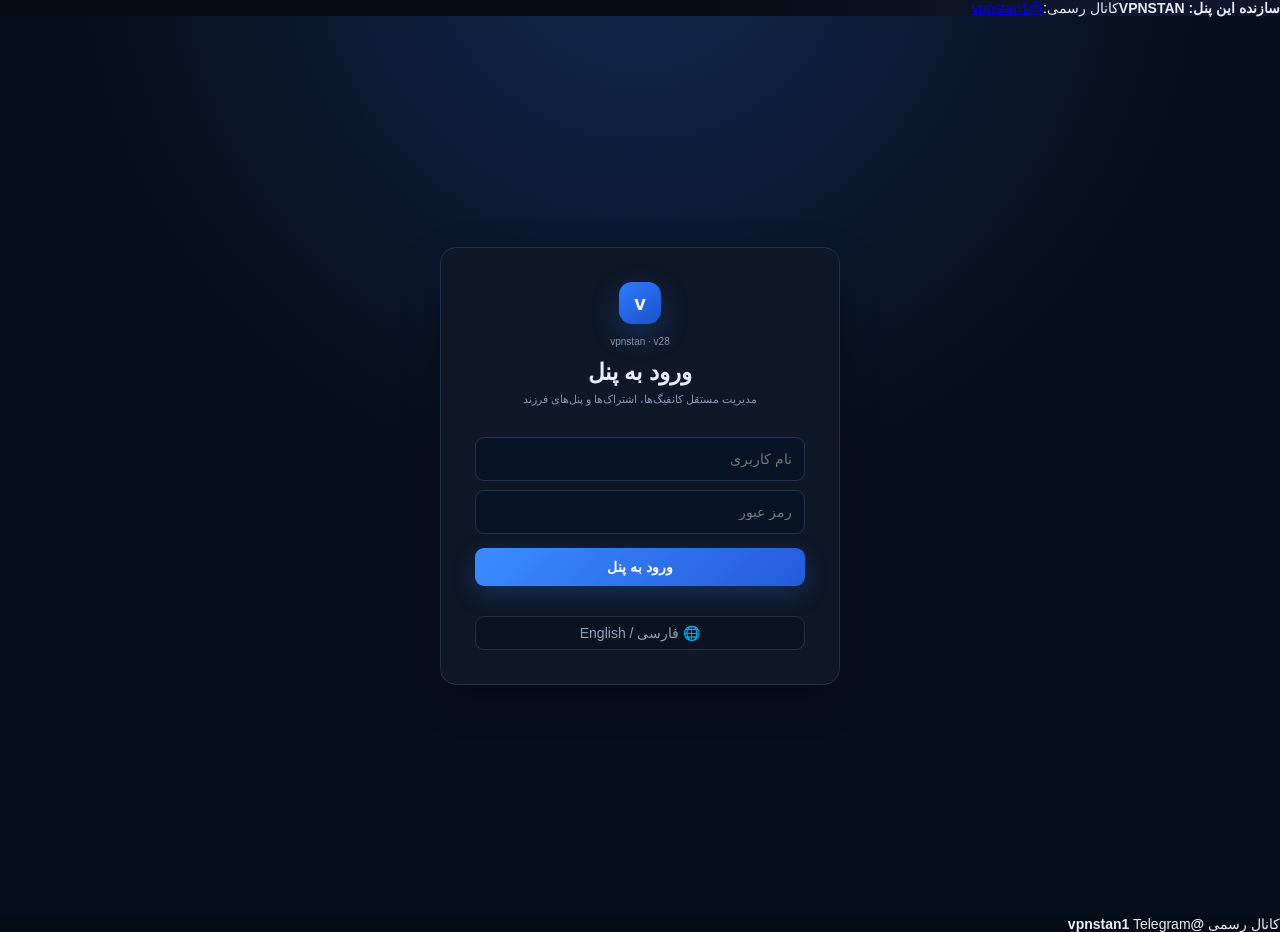
==== web/index.html @ d109e13e "Add files via upload" ====
<!doctype html><html lang="fa" dir="rtl"><head><meta charset="utf-8"><meta name="viewport" content="width=device-width,initial-scale=1"><title>vpnstan</title><link rel="stylesheet" href="/style.css"></head><body><div class="creator-banner"><b>سازنده این پنل: VPNSTAN</b><span>کانال رسمی:</span><a href="https://t.me/vpnstan1" target="_blank" rel="noopener">@vpnstan1</a></div>
<div id="login" class="login"><div class="login-box"><div class="logo">v</div><div class="muted">vpnstan · v28</div><h1>ورود به پنل</h1><p>مدیریت مستقل کانفیگ‌ها، اشتراک‌ها و پنل‌های فرزند</p><input id="username" placeholder="نام کاربری" autocomplete="username"><input id="password" type="password" placeholder="رمز عبور" autocomplete="current-password"><button class="btn primary" onclick="login()">ورود به پنل</button><div id="loginMsg" class="msg"></div><div class="login-lang"><button class="ghost" onclick="setLanguage(currentLang==='fa'?'en':'fa')">🌐 فارسی / English</button></div></div></div>
<div id="app" class="app hidden"><aside>
<div class="brand"><span class="brand-logo"><svg viewBox="0 0 32 32" fill="none"><path d="M16 2.8 27 7v8.2c0 7-4.6 11.6-11 14-6.4-2.4-11-7-11-14V7l11-4.2Z" fill="white" opacity=".95"/><path d="M16 7.1 22.6 9.6v5.2c0 4.1-2.5 7.2-6.6 9-4.1-1.8-6.6-4.9-6.6-9V9.6L16 7.1Z" fill="#2f7bff"/></svg></span><div><b>vpnstan</b><small>Independent Panel · v28</small></div></div>
<button class="nav active" data-tab="dashboard" data-perm="overview"><span class="nav-icon"><svg viewBox="0 0 24 24" fill="none" stroke="currentColor" stroke-width="1.8"><path d="m3 11 9-8 9 8"/><path d="M5 10v10h14V10M9 20v-6h6v6"/></svg></span><span class="nav-label">داشبورد</span><small>Overview</small></button>
<button class="nav" data-tab="clients" data-perm="clients_view"><span class="nav-icon"><svg viewBox="0 0 24 24" fill="none" stroke="currentColor" stroke-width="1.8"><circle cx="9" cy="8" r="3"/><path d="M3 20c.5-4 2.5-6 6-6s5.5 2 6 6M16 5.5a3 3 0 0 1 0 5.8M17 14c2.5.2 3.8 2 4 4"/></svg></span><span class="nav-label">کاربران</span></button>
<button class="nav" data-tab="clients" data-perm="clients_view"><span class="nav-icon"><svg viewBox="0 0 24 24" fill="none" stroke="currentColor" stroke-width="1.8"><rect x="4" y="3" width="16" height="18" rx="2"/><path d="M8 7h8M8 11h8M8 15h5"/></svg></span><span class="nav-label">ساخت کانفیگ</span></button>
<button class="nav" data-tab="configs" data-perm="configs_view"><span class="nav-icon"><svg viewBox="0 0 24 24" fill="none" stroke="currentColor" stroke-width="1.8"><path d="M6 3h9l4 4v14H6z"/><path d="M15 3v5h4M9 12h6M9 16h6"/></svg></span><span class="nav-label">مدیریت کانفیگ‌ها</span></button>
<button class="nav" data-tab="subscriptions" data-perm="configs_view"><span class="nav-icon"><svg viewBox="0 0 24 24" fill="none" stroke="currentColor" stroke-width="1.8"><path d="M5 12h14M13 6l6 6-6 6"/><path d="M5 6h5M5 18h5"/></svg></span><span class="nav-label">لینک‌های ساب</span></button>
<button class="nav" data-tab="dns" data-perm="dns_view"><span class="nav-icon"><svg viewBox="0 0 24 24" fill="none" stroke="currentColor" stroke-width="1.8"><rect x="3" y="5" width="18" height="14" rx="3"/><path d="M7 9h10M7 13h4M15 13h2"/></svg></span><span class="nav-label">DNS</span></button>
<button id="telegramNav" class="nav hidden" data-tab="telegram" data-perm="telegram"><span class="nav-icon">🤖</span><span class="nav-label">ربات تلگرام</span></button>
<button class="nav" data-tab="settings" data-perm="settings_view"><span class="nav-icon"><svg viewBox="0 0 24 24" fill="none" stroke="currentColor" stroke-width="1.8"><circle cx="12" cy="12" r="3"/><path d="m19 13 2-1-2-1-.5-2 1-1.7-1.8-1.8-1.7 1-2-.5-1-2-1 .0-1 2-2 .5-1.7-1-1.8 1.8 1 1.7-.5 2-2 1 2 1 .5 2-1 1.7 1.8 1.8 1.7-1 2 .5 1 2 1-1-2 2-1 .5-2Z"/></svg></span><span class="nav-label">تنظیمات</span></button>
<button class="nav" data-tab="account" data-perm="overview"><span class="nav-icon"><svg viewBox="0 0 24 24" fill="none" stroke="currentColor" stroke-width="1.8"><circle cx="12" cy="8" r="3.5"/><path d="M5 21c.7-4.4 3-6.5 7-6.5s6.3 2.1 7 6.5"/></svg></span><span class="nav-label">حساب من</span></button>
<button id="adminNav" class="nav hidden" data-tab="admin" data-perm="admin"><span class="nav-icon"><svg viewBox="0 0 24 24" fill="none" stroke="currentColor" stroke-width="1.8"><path d="M12 3 20 6v5c0 5-3.2 8.2-8 10-4.8-1.8-8-5-8-10V6l8-3Z"/><path d="m9 12 2 2 4-4"/></svg></span><span class="nav-label">مدیریت پنل</span></button>
<div class="aside-foot"><span class="green"></span> سرویس آنلاین</div></aside>
<main><header><div class="header-left"><button class="menu-btn" aria-label="Menu">☰</button><div class="header-title"><div id="title">داشبورد</div><small>مدیریت سرویس vpnstan · نسخه v28</small></div></div><div class="header-actions"><label class="lang-switch" title="Language"><span>🌐</span><select id="langSelect" aria-label="Language"><option value="fa">فارسی</option><option value="en">English</option></select></label><span id="currentPanelBadge" class="version-badge">v28</span><button class="icon-btn" aria-label="Notifications"><svg viewBox="0 0 24 24" fill="none" stroke="currentColor" stroke-width="1.8"><path d="M18 9a6 6 0 0 0-12 0c0 7-3 7-3 9h18c0-2-3-2-3-9M10 21h4"/></svg></button><div class="account-menu-wrap"><button class="user-pill" id="userMenuBtn" type="button" onclick="toggleUserMenu()" aria-expanded="false"><span class="user-avatar"><svg viewBox="0 0 24 24" fill="none" stroke="currentColor" stroke-width="1.8"><circle cx="12" cy="8" r="3.5"/><path d="M5 21c.7-4.4 3-6.5 7-6.5s6.3 2.1 7 6.5"/></svg></span><span id="headerUser">admin</span><span class="chev">⌄</span></button><div id="userDropdown" class="user-dropdown hidden"><div class="user-drop-head"><span class="drop-avatar"><svg viewBox="0 0 24 24" fill="none" stroke="currentColor" stroke-width="1.8"><circle cx="12" cy="8" r="3.5"/><path d="M5 21c.7-4.4 3-6.5 7-6.5s6.3 2.1 7 6.5"/></svg></span><div><b id="dropUsername">admin</b><small id="dropRole">ادمین</small></div></div><div class="drop-quota"><div><span>حجم مصرفی پنل</span><b id="dropQuota">0 B / 0 B</b></div><div class="drop-quota-bar"><i id="dropQuotaFill"></i></div></div><div class="drop-actions"><button type="button" onclick="openMyAccount()"><span>👤</span> حساب من</button><button type="button" onclick="showPanelUsage()"><span>📊</span> حجم پنل</button><button type="button" onclick="switchAccount()"><span>⇄</span> تغییر اکانت</button><button type="button" class="drop-logout" onclick="logout()"><span>↪</span> خروج از پنل</button></div></div></div></div></header>
<section id="dashboard" class="tab"><div class="dashboard-top"><div class="hero"><div><span class="eyebrow">VPNSTAN · DASHBOARD</span><h1>vpnstan</h1><p>به پنل <b style="color:#4d8dff">vpnstan</b> خوش آمدید<br>مدیریت آسان سرورها و کاربران، ساخت کانفیگ و لینک‌های اشتراک</p></div></div><div class="server-card"><div class="server-head"><div class="server-country"><span class="flag-nl"></span><div><b>Netherlands</b><small>موقعیت سرور</small></div></div><button class="server-settings" onclick="openTab('settings')">⚙ تنظیمات</button></div><div class="server-row"><span>آی‌پی سرور</span><b id="serverIp">—</b></div><div class="server-row"><span>نوع اتصال</span><b>TCP / UDP</b></div><div class="server-row"><span>پورت</span><b id="serverPort">443</b></div><div class="server-row"><span>وضعیت</span><b class="online"><span class="green"></span> آنلاین</b></div></div></div>

<!-- VPNSTAN v28 3X-UI-style dashboard layer -->
<div class="xui-v28-operator">
  <div class="xui-v28-head">
    <div><small>NETWORK PROFILES</small><h2>انتخاب اپراتور</h2></div>
    <select class="xui-v28-select" id="v28CarrierSelect">
      <option value="all">همه اپراتورها</option>
      <option value="mci">همراه اول</option><option value="irancell">ایرانسل</option>
      <option value="rightel">رایتل</option><option value="mokhaberat">مخابرات</option>
      <option value="shatel_mobile">شاتل موبایل</option><option value="aptel">آپتل</option>
      <option value="samantel">سامانتل</option><option value="asiatech">آسیاتک</option>
      <option value="hiweb">های‌وب</option><option value="mobinnet">مبین‌نت</option>
      <option value="custom">اپراتور سفارشی</option><option value="auto">خودکار</option>
    </select>
  </div>
  <div class="xui-v28-grid">
    <button class="xui-v28-carrier active" data-op="all"><span>◎</span>همه اپراتورها</button>
    <button class="xui-v28-carrier" data-op="mci"><span>هم</span>همراه اول</button>
    <button class="xui-v28-carrier" data-op="irancell"><span>MTN</span>ایرانسل</button>
    <button class="xui-v28-carrier" data-op="rightel"><span>R</span>رایتل</button>
    <button class="xui-v28-carrier" data-op="mokhaberat"><span>م</span>مخابرات</button>
    <button class="xui-v28-carrier" data-op="shatel_mobile"><span>ش</span>شاتل موبایل</button>
    <button class="xui-v28-carrier" data-op="aptel"><span>آ</span>آپتل</button>
    <button class="xui-v28-carrier" data-op="samantel"><span>S</span>سامانتل</button>
    <button class="xui-v28-carrier" data-op="asiatech"><span>×</span>آسیاتک</button>
    <button class="xui-v28-carrier" data-op="hiweb"><span>Hi</span>های‌وب</button>
    <button class="xui-v28-carrier" data-op="mobinnet"><span>●</span>مبین‌نت</button>
    <button class="xui-v28-carrier" data-op="custom"><span>⚙</span>سفارشی</button>
  </div>
</div>
<div class="xui-v28-strip">
  <b style="font-size:11px;white-space:nowrap">نوع پروتکل</b>
  <div class="xui-v28-protos">
    <button class="xui-v28-proto active">VLESS</button>
    <button class="xui-v28-proto">VMess</button>
    <button class="xui-v28-proto">Trojan</button>
    <button class="xui-v28-proto">DNS</button>
  </div>
  <button class="xui-v28-btn" onclick="openTab('clients')">ساخت کانفیگ</button>
</div>


<!-- v28 HOME: 3X-UI 2.9.0-inspired overview -->
<section class="v28-home-overview" id="v28HomeOverview">
  <div class="v28-gauges">
    <div class="v28-gauge-card"><div class="v28-gauge"><svg viewBox="0 0 120 70"><path class="track" d="M12 60 A48 48 0 0 1 108 60"/><path class="value" d="M12 60 A48 48 0 0 1 108 60" style="--pct:18"/></svg><b id="v28Cpu">--%</b></div><span>CPU &amp; Cores</span></div>
    <div class="v28-gauge-card"><div class="v28-gauge"><svg viewBox="0 0 120 70"><path class="track" d="M12 60 A48 48 0 0 1 108 60"/><path class="value" d="M12 60 A48 48 0 0 1 108 60" style="--pct:42"/></svg><b id="v28Ram">--%</b></div><span>RAM</span><small id="v28RamText">-- / -- GB</small></div>
    <div class="v28-gauge-card"><div class="v28-gauge"><svg viewBox="0 0 120 70"><path class="track" d="M12 60 A48 48 0 0 1 108 60"/><path class="value" d="M12 60 A48 48 0 0 1 108 60" style="--pct:35"/></svg><b id="v28Swap">--%</b></div><span>Swap</span><small id="v28SwapText">-- / -- GB</small></div>
    <div class="v28-gauge-card"><div class="v28-gauge"><svg viewBox="0 0 120 70"><path class="track" d="M12 60 A48 48 0 0 1 108 60"/><path class="value" d="M12 60 A48 48 0 0 1 108 60" style="--pct:31"/></svg><b id="v28Disk">--%</b></div><span>Disk</span><small id="v28DiskText">-- / -- GB</small></div>
  </div>

  <div class="v28-info-grid">
    <div class="v28-info"><b>3X-UI</b><span class="v28-pill">v2.9.0 Style</span><span class="v28-pill">VPNSTAN</span></div>
    <div class="v28-info"><b>Uptime</b><span id="v28Uptime" class="v28-pill">--</span></div>
    <div class="v28-info"><b>Xray</b><span class="v28-pill green">Running</span><span class="v28-pill pink">Stop</span><span class="v28-pill pink">Restart</span></div>
    <div class="v28-info"><b>Manage</b><span class="v28-pill">Logs</span><span class="v28-pill">Config</span><span class="v28-pill">Backup &amp; Restore</span></div>
    <div class="v28-info"><b>System Load</b><span id="v28Load" class="v28-pill green">--</span></div>
    <div class="v28-info"><b>Usage</b><span id="v28Usage" class="v28-pill green">RAM --</span><span id="v28Clients" class="v28-pill green">Clients --</span></div>
    <div class="v28-info"><span class="v28-pill">IPv4</span><span class="v28-pill">IPv6</span></div>
    <div class="v28-info"><span class="v28-pill">TCP: --</span><span class="v28-pill">UDP: --</span></div>
    <div class="v28-info"><span class="v28-pill">↑ Up: --</span><span class="v28-pill">↓ Down: --</span></div>
    <div class="v28-info"><span class="v28-pill">↑ Out: --</span><span class="v28-pill">↓ In: --</span></div>
  </div>

  <div class="v28-summary">
    <div><span>Total Sent/Received:</span><b id="v28SentRecv">--</b></div>
    <div><span>Total Usage:</span><b id="v28TotalUsage">--</b></div>
    <div><span>Total Inbounds:</span><b id="v28Inbounds">--</b></div>
    <div><span>Clients:</span><b id="v28ClientSummary">--</b></div>
  </div>

  <div class="v28-inbounds panel">
    <div class="v28-inbounds-head">
      <div><button class="v28-green-btn" onclick="openTab('clients')">＋ Add Inbound</button><button class="v28-action-btn">General Actions</button></div>
      <div><h2>Inbounds</h2><small>مدیریت کانفیگ‌ها و کلاینت‌ها</small></div>
    </div>
    <div class="v28-inbound-tools"><span class="v28-dot">●</span><input placeholder="Search" id="v28InboundSearch" oninput="v28FilterInbounds(this.value)"></div>
    <div class="v28-table-wrap"><table class="v28-inbound-table"><thead><tr><th>ID</th><th>Menu</th><th>Enabled</th><th>Remark</th><th>Port</th><th>Protocol</th><th>Clients</th><th>Traffic</th><th>Duration</th></tr></thead><tbody id="v28InboundBody"></tbody></table></div>
  </div>
</section>

<div class="stats"><div><span>کل کاربران</span><b id="count">0</b><span class="stat-icon"><svg viewBox="0 0 24 24" fill="none" stroke="currentColor" stroke-width="1.8"><circle cx="9" cy="8" r="3"/><path d="M3 20c.5-4 2.5-6 6-6s5.5 2 6 6M16 5.5a3 3 0 0 1 0 5.8M17 14c2.5.2 3.8 2 4 6"/></svg></span></div><div><span>کل کانفیگ‌ها</span><b id="configCount">0</b><span class="stat-icon"><svg viewBox="0 0 24 24" fill="none" stroke="currentColor" stroke-width="1.8"><path d="M6 3h9l4 4v14H6z"/><path d="M15 3v5h4M9 12h6M9 16h6"/></svg></span></div><div><span>لینک‌های ساب</span><b id="subCountDash">0</b><span class="stat-icon"><svg viewBox="0 0 24 24" fill="none" stroke="currentColor" stroke-width="1.8"><path d="M8 12h8M12 8l4 4-4 4"/><path d="M5 7h4M15 17h4"/></svg></span></div><div><span>وضعیت سرور</span><b class="ok">آنلاین</b><span class="stat-icon"><svg viewBox="0 0 24 24" fill="none" stroke="currentColor" stroke-width="1.8"><rect x="4" y="4" width="16" height="16" rx="3"/><path d="M8 9h8M8 13h8M8 17h4"/></svg></span></div></div>
<div class="dashboard-grid"><div class="panel traffic-panel"><div class="panel-head"><div><h2>آمار مصرف ترافیک</h2><p>نمایش مصرف فعلی کانفیگ‌ها</p></div><span class="soft-badge">زنده</span></div><div class="traffic-chart"><svg id="trafficChart" viewBox="0 0 800 205" preserveAspectRatio="none"><defs><linearGradient id="chartFill" x1="0" x2="0" y1="0" y2="1"><stop offset="0" stop-color="#2f7bff" stop-opacity=".35"/><stop offset="1" stop-color="#2f7bff" stop-opacity="0"/></linearGradient></defs><path id="chartArea" d="M0 180 L50 170 L100 175 L150 150 L200 155 L250 120 L300 135 L350 105 L400 125 L450 92 L500 115 L550 75 L600 100 L650 62 L700 85 L750 45 L800 70 L800 205 L0 205 Z" fill="url(#chartFill)"/><polyline id="chartLine" points="0,180 50,170 100,175 150,150 200,155 250,120 300,135 350,105 400,125 450,92 500,115 550,75 600,100 650,62 700,85 750,45 800,70" fill="none" stroke="#3f8bff" stroke-width="3" stroke-linecap="round" stroke-linejoin="round"/></svg></div><div class="traffic-labels"><span>0</span><span>5 GB</span><span>10 GB</span><span>15 GB</span><span>20 GB</span></div></div><div class="panel usage-side"><div class="panel-head"><div><h2>مصرف کل ترافیک</h2><p>بر اساس کل کانفیگ‌ها</p></div></div><div class="ring" id="usageRing"><div class="ring-content"><b id="usagePct">0%</b><span>مصرف شده</span></div></div><div class="usage-top"><span>مصرف</span><strong id="usageText">0 B / 0 B</strong></div><div class="usage-bar"><div class="usage-fill" id="usageFill" style="width:0%"></div></div></div></div>
<div class="panel"><h2 class="quick-title">عملیات سریع</h2><div class="quick-grid"><div class="quick-card" onclick="openTab('settings')"><span class="quick-icon"><svg viewBox="0 0 24 24" fill="none" stroke="currentColor" stroke-width="1.8"><circle cx="12" cy="12" r="3"/><path d="m19 13 2-1-2-1-.5-2 1-1.7-1.8-1.8-1.7 1 2-.5 1 2 1-1 2-1.8-1.8-1 1.7.5 2 2 1-2 1-1 2 1.8 1.8-1.7 1-.5 2 1 1.8-1.8-1-1.7.5-2 2Z"/></svg></span><div><b>تنظیمات پنل</b><small>مدیریت تنظیمات vpnstan</small></div></div><div class="quick-card" onclick="openTab('clients')"><span class="quick-icon"><svg viewBox="0 0 24 24" fill="none" stroke="currentColor" stroke-width="1.8"><path d="M6 3h9l4 4v14H6z"/><path d="M15 3v5h4M9 12h6M9 16h4"/></svg></span><div><b>ساخت کانفیگ</b><small>ایجاد کانفیگ جدید</small></div></div><div class="quick-card" onclick="openTab('clients')"><span class="quick-icon"><svg viewBox="0 0 24 24" fill="none" stroke="currentColor" stroke-width="1.8"><circle cx="9" cy="8" r="3"/><path d="M3 20c.5-4 2.5-6 6-6s5.5 2 6 6M17 8v6M14 11h6"/></svg></span><div><b>افزودن کاربر</b><small>کاربر جدید اضافه کنید</small></div></div><div class="quick-card" onclick="openTab('subscriptions')"><span class="quick-icon"><svg viewBox="0 0 24 24" fill="none" stroke="currentColor" stroke-width="1.8"><path d="M5 12h14M13 6l6 6-6 6"/><path d="M5 6h5M5 18h5"/></svg></span><div><b>ساخت لینک ساب</b><small>ایجاد لینک اشتراک جدید</small></div></div></div></div>
<div id="masterOverview" class="panel hidden"><div class="panel-head"><div><h2>پنل مادر</h2><p>ساخت پنل‌های فرزند روی همین سرویس</p></div><button class="ghost" onclick="openTab('admin')">مدیریت پنل‌ها</button></div><div id="overviewPanels" class="mini-grid"></div></div></section>
<section id="clients" class="tab hidden"><div class="section-head"><div><h1>کلاینت‌ها</h1><p>ساخت و مدیریت کاربران سرویس</p></div></div><div class="grid2"><div class="panel create-panel"><div class="panel-title-row"><div><h2>ساخت کلاینت</h2><p class="muted">پروتکل را انتخاب کن؛ تنظیمات اختصاصی خودکار اعمال می‌شود.</p></div><span class="soft-badge">Auto</span></div><div class="form"><label>نام کلاینت</label><input id="name" placeholder="مثلاً Amir-01"><label>پروتکل</label><select id="protocol"><option value="vless">VLESS</option><option value="vmess">VMess</option><option value="trojan">Trojan</option><option value="wireguard">WireGuard</option><option value="dns">DNS</option></select><label>شبکه هدف</label><select id="carrierProfile"><option value="all">همه اپراتورها</option><option value="mci">همراه اول</option><option value="irancell">ایرانسل</option><option value="rightel">رایتل</option><option value="mokhaberat">مخابرات</option><option value="shatel_mobile">شاتل موبایل</option><option value="aptel">آپتل</option><option value="samantel">سامانتل</option><option value="asiatech">آسیاتک</option><option value="hiweb">های‌وب</option><option value="mobinnet">مبین‌نت</option><option value="custom">اپراتور سفارشی</option><option value="auto">خودکار</option></select><small class="muted">پروفایل شبکه برای انتخاب هدف کانفیگ است؛ عملکرد در همه مناطق و شرایط شبکه تضمین نمی‌شود.</small><label id="transportLabel">Transport</label><select id="transport"><option value="ws">WebSocket</option><option value="xhttp">XHTTP</option><option value="grpc">gRPC</option><option value="httpupgrade">HTTPUpgrade</option></select><div id="dnsField" class="conditional-field hidden"></div><div class="two"><div><label>حجم هر کانفیگ (GB)</label><input id="gb" type="number" min="1" value="50"></div><div><label>اعتبار هر کانفیگ (روز)</label><input id="days" type="number" min="1" value="30"></div></div><label>تعداد کانفیگ در یک ساب</label><input id="subCount" type="number" min="1" max="20" value="1"><small class="muted">مثلاً 3 یعنی سه کانفیگ جدا داخل یک Subscription.</small><button class="btn primary" onclick="createClient()">ساخت کانفیگ و لینک‌ها</button><div id="createMsg" class="msg"></div></div></div><div class="panel guide-panel"><div class="panel-title-row"><div><h2>تنظیم خودکار</h2><p class="muted">نیازی به ورود تنظیمات اضافه نیست.</p></div></div><div class="protocol-guide"><div><b>VLESS</b><span>WebSocket + TLS</span></div><div><b>VMess</b><span>WebSocket + TLS</span></div><div><b>WireGuard</b><span>Endpoint از تنظیمات</span></div><div><b>DNS</b><span>DNS اختصاصی DoH + سهمیه</span></div></div></div></div><div class="panel table-wrap"><div class="panel-head"><h2>لیست کلاینت‌ها</h2><button class="ghost" onclick="refresh()">↻ بروزرسانی</button></div><div id="clientsList"></div></div></section>
<section id="configs" class="tab hidden"><div class="section-head"><div><h1>کانفیگ‌ها</h1><p>کانفیگ‌ها را جدا از بخش ساخت، مشاهده و کپی کن.</p></div></div><div id="configList" class="cards-list"></div></section>
<section id="subscriptions" class="tab hidden">
<div class="sub-page-head"><div><span class="eyebrow">VPNSTAN · SUBSCRIPTIONS</span><h1>اشتراک‌های سرویس</h1><p>مدیریت حرفه‌ای لینک‌های Subscription، حجم مصرفی و کانفیگ‌های هر اشتراک</p></div><div class="sub-head-actions"><button class="ghost" onclick="refresh()">↻ بروزرسانی</button><button class="btn primary" onclick="openTab('clients')">＋ ساخت اشتراک</button></div></div>
<div class="sub-metrics"><div class="sub-metric"><span class="metric-icon blue">↯</span><div><small>کل اشتراک‌ها</small><b id="subTotalCount">0</b></div></div><div class="sub-metric"><span class="metric-icon greenx">✓</span><div><small>اشتراک فعال</small><b id="subActiveCount">0</b></div></div><div class="sub-metric"><span class="metric-icon purple">⌁</span><div><small>کل کانفیگ‌ها</small><b id="subConfigCount">0</b></div></div><div class="sub-metric"><span class="metric-icon orange">◷</span><div><small>مصرف کل</small><b id="subUsageCount">0 B</b></div></div></div>
<div class="sub-toolbar"><div><b>Subscription های شما</b><span>لینک هر اشتراک را مستقیم کپی یا مدیریت کنید.</span></div><div class="sub-toolbar-status"><i></i> سرویس آنلاین</div></div>
<div id="subList" class="sub-cards-grid"></div></section>
<section id="dns" class="tab hidden"><div class="section-head"><div><h1>DNS اختصاصی</h1><p>DNS اختصاصی پنل؛ برای DNSChanger از حالت TCP با Host و Port ریلیوی استفاده کن. DoH نیز برای برنامه‌های سازگار موجود است.</p></div></div><div id="dnsList" class="cards-list"></div></section>
<section id="telegram" class="tab hidden"><div class="section-head"><div><h1>ربات فروش تلگرام</h1><p>اتصال اولیه فقط از اینجا انجام می‌شود؛ مدیریت فروشگاه و امکانات ربات داخل خود ربات تلگرام انجام می‌شود.</p></div></div><div class="grid2"><div class="panel"><h2>اتصال اولیه ربات</h2><div class="form"><label>توکن BotFather</label><input id="tgToken" type="password" placeholder="123456:ABC..." autocomplete="off"><label>آیدی عددی ادمین ربات (اختیاری)</label><input id="tgAdminId" inputmode="numeric" placeholder="خالی بگذار؛ بعداً داخل ربات /claimadmin بزن"><label class="checkline"><input id="tgEnabled" type="checkbox"> فعال‌سازی ربات</label><div class="telegram-status" id="tgStatus">وضعیت: غیرفعال</div><div class="modal-actions"><button class="ghost" onclick="testTelegram()">تست اتصال</button><button class="btn primary" onclick="saveTelegram()">ذخیره و فعال‌سازی</button></div><div id="tgMsg" class="msg"></div></div></div><div class="panel"><h2>مدیریت داخل تلگرام</h2><div class="callout"><b>همه امکانات فروشگاه داخل ربات قرار گرفت.</b><br><br>🛒 فروش پلن‌ها و سفارش<br>💳 شماره کارت و نام صاحب کارت<br>📦 اشتراک‌های کاربر<br>🎁 تست رایگان<br>🔄 تمدید و حجم اضافه<br>🤝 دعوت دوستان و پاداش<br>💰 کیف پول و شارژ توسط ادمین<br>🎫 پشتیبانی و پاسخ تیکت<br>📊 آمار ربات<br>📢 پیام همگانی<br>⚙️ تنظیمات فروشگاه و پلن‌ها</div><p class="muted">بعد از اتصال، داخل ربات دستور <code>/claimadmin</code> را بفرست تا آیدی ادمین خودکار ثبت شود. سپس <code>/admin</code> را بزن. پلن‌ها فقط از داخل ربات اضافه می‌شوند: <code>/addplan نام | حجم | روز | قیمت</code> و شماره کارت با <code>/setcard 6037...</code> تنظیم می‌شود.</p></div></div></section><section id="account" class="tab hidden"><div class="section-head"><div><h1>حساب من</h1><p>تغییر نام کاربری و رمز عبور ورود به پنل</p></div></div><div class="panel"><div class="form"><label>نام کاربری جدید</label><input id="accUser"><label>رمز فعلی</label><input id="accOld" type="password"><label>رمز جدید</label><input id="accNew" type="password"><button class="btn primary" onclick="changeAccount()">ذخیره اطلاعات ورود</button><div id="accMsg" class="msg"></div></div></div></section>
<section id="admin" class="tab hidden"><div class="section-head"><div><h1>مدیریت پنل‌ها</h1><p>از پنل مادر، پنل فرزند بساز؛ هر پنل روی همین سرویس اجرا می‌شود و دسترسی جداگانه دارد.</p></div></div><div class="grid2"><div class="panel"><h2>ساخت پنل فرزند</h2><p class="muted">IP سازنده به‌صورت خودکار تشخیص داده می‌شود. می‌توانی IP مجاز ورود را هم محدود کنی.</p><div class="form"><label>نام پنل</label><input id="panelName" placeholder="مثلاً پنل نمایندگی امیر"><label>نام کاربری پنل</label><input id="panelUser" placeholder="amir-panel"><label>رمز عبور</label><input id="panelPass" type="password"><label>IP مجاز (اختیاری)</label><input id="panelAllowedIp" placeholder="مثلاً 1.2.3.4 یا چند IP با کاما"><div class="permission-box"><b>دسترسی‌های پنل</b><label><input type="checkbox" id="pView" checked> مشاهده کلاینت و کانفیگ</label><label><input type="checkbox" id="pCreate" checked> ساخت کانفیگ</label><label><input type="checkbox" id="pEdit" checked> ویرایش کانفیگ</label><label><input type="checkbox" id="pDelete"> حذف کانفیگ</label><label><input type="checkbox" id="pSub" checked> مشاهده Subscription</label><label><input type="checkbox" id="pDns" checked> مشاهده DNS</label><label><input type="checkbox" id="pSettings"> دسترسی تنظیمات</label></div><button class="btn primary" onclick="createPanel()">ساخت پنل فرزند</button><div id="panelMsg" class="msg"></div></div></div><div class="panel"><div class="panel-head"><div><h2>پنل‌های ساخته‌شده</h2><p class="muted">پنل فرزند URL جداگانه ندارد؛ با همان دامنه و همین سرویس وارد می‌شود.</p></div><button class="ghost" onclick="loadPanels()">↻</button></div><div id="panelsList"></div></div></div><div class="panel"><div class="panel-head"><div><h2>IP تشخیص‌داده‌شده</h2><p class="muted">برای پنل جدید هنگام ساخت ذخیره می‌شود.</p></div></div><div class="detected-ip" id="detectedIp">—</div></div><div class="panel"><h2>اکانت‌های ورود قدیمی</h2><div id="usersList"></div></div></section>
<section id="settings" class="tab hidden"><div class="section-head"><div><h1>تنظیمات</h1><p>تنظیمات نود و خروجی اشتراک</p></div></div><div class="panel"><div class="grid2"><div class="form"><label>دامنه / Host نود</label><input id="setHost" placeholder="node.example.com"><label>پورت اتصال</label><input id="setPort" type="number" min="1" max="65535" value="443"><label>مسیر VLESS WebSocket</label><input id="setPath" value="/ws"><label>مسیر VMess WebSocket</label><input id="setVmessPath" value="/vmess"><label>مسیر XHTTP</label><input id="setXhttpPath" value="/xhttp"><label>gRPC Service</label><input id="setGrpcService" value="vpnstan"><label>مسیر gRPC</label><input id="setGrpcPath" value="/grpc"><label>مسیر HTTPUpgrade</label><input id="setUpgradePath" value="/upgrade"><label>مسیر VMess XHTTP</label><input id="setVmessXhttpPath" value="/vmess-xhttp"><label>مسیر VMess gRPC</label><input id="setVmessGrpcPath" value="/vmess-grpc"><label>مسیر VMess HTTPUpgrade</label><input id="setVmessUpgradePath" value="/vmess-upgrade"><label>مسیر Trojan WebSocket</label><input id="setTrojanPath" value="/trojan"><label>مسیر Trojan XHTTP</label><input id="setTrojanXhttpPath" value="/trojan-xhttp"><label>مسیر Trojan gRPC</label><input id="setTrojanGrpcPath" value="/trojan-grpc"><label>مسیر Trojan HTTPUpgrade</label><input id="setTrojanUpgradePath" value="/trojan-upgrade"><label>مسیر Subscription</label><input id="setSub" value="sub"></div><div class="form"><label>عنوان اشتراک</label><input id="setTitle" value="vpnstan"><label>پروفایل شبکه</label><select id="setCarrierProfile"><option value="all">همه اپراتورها</option><option value="mci">همراه اول</option><option value="irancell">ایرانسل</option><option value="rightel">رایتل</option><option value="mokhaberat">مخابرات</option><option value="shatel_mobile">شاتل موبایل</option><option value="aptel">آپتل</option><option value="samantel">سامانتل</option><option value="asiatech">آسیاتک</option><option value="hiweb">های‌وب</option><option value="mobinnet">مبین‌نت</option><option value="custom">اپراتور سفارشی</option><option value="auto">خودکار</option></select><label>تم پنل</label><select id="setTheme"><option value="dark">3X-UI Dark</option><option value="blue">Blue Night</option><option value="purple">Purple Night</option><option value="light">Light</option></select><label>لینک پشتیبانی</label><input id="setSupport" placeholder="https://..."><div class="callout"><b>DNS اختصاصی پنل</b><br>برای هر DNS یک لینک DoH اختصاصی با حجم و اعتبار جدا ساخته می‌شود.</div><label>WireGuard Endpoint</label><input id="setWgEndpoint" placeholder="example.com:51820"><label>WireGuard Server Public Key</label><input id="setWgKey" placeholder="Base64 public key"><button class="btn primary" onclick="saveSettings()">ذخیره تنظیمات</button><div id="setMsg" class="msg"></div></div></div><div class="panel backup-panel" style="margin-top:16px"><div class="panel-head"><div><h2>💾 بکاپ کامل پنل</h2><p class="muted">تمام اطلاعات داخل پنل شامل کانفیگ‌ها، حجم و مصرف، Subscriptionها، تنظیمات، اکانت‌ها، پنل‌های فرزند، اطلاعات ربات تلگرام و کیف پول داخل یک فایل ذخیره می‌شود.</p></div></div><div class="callout"><b>بکاپ قابل انتقال</b><br>فایل بکاپ را روی پنل VPNSTAN v28 یا نسخه‌های بعدی سازگار وارد کن تا اطلاعات پنل قبلی روی پنل جدید بازیابی شود. اطلاعات حساس مثل رمز ورود و توکن ربات هم داخل بکاپ هستند؛ فایل را در اختیار دیگران قرار نده.</div><div class="modal-actions"><button class="btn primary" onclick="downloadFullBackup()">⬇️ دریافت بکاپ کامل</button><label class="ghost" style="display:inline-flex;align-items:center;justify-content:center;cursor:pointer;padding:11px 16px;border-radius:10px"><input id="backupFile" type="file" accept=".vpnstan,.json,application/json" style="display:none" onchange="restoreFullBackup(this)">⬆️ بازیابی بکاپ</label></div><div id="backupMsg" class="msg"></div></div></section>
</main></div>
<div id="editModal" class="modal hidden"><div class="modal-box"><div class="modal-head"><div><h2>ویرایش کانفیگ</h2><p class="muted">اطلاعات کاربر و پروتکل را تغییر بده.</p></div><button class="ghost" onclick="closeEdit()">×</button></div><div class="form"><input id="editId" type="hidden"><label>نام کلاینت</label><input id="editName"><label>پروتکل</label><select id="editProtocol"><option value="vless">VLESS</option><option value="vmess">VMess</option><option value="trojan">Trojan</option><option value="wireguard">WireGuard</option><option value="dns">DNS</option></select><label>Transport</label><select id="editTransport"><option value="ws">WebSocket</option><option value="xhttp">XHTTP</option><option value="grpc">gRPC</option><option value="httpupgrade">HTTPUpgrade</option></select><div class="two"><div><label>حجم (GB)</label><input id="editGb" type="number" min="1"></div><div><label>اعتبار (روز)</label><input id="editDays" type="number" min="1"></div></div><div id="editMsg" class="msg"></div><div class="modal-actions"><button class="ghost" onclick="closeEdit()">انصراف</button><button class="btn primary" onclick="saveEdit()">ذخیره تغییرات</button></div></div></div></div><script src="/app.js?v=28.1"></script>
<div class="vpnstan-channel-id" id="vpnstanChannelId">
  <span>کانال رسمی</span>
  <strong>@vpnstan1</strong>
  <span>Telegram</span>
</div>

</body></html>
---- style.css ----
:root{
 --bg:#f4f6f9;--panel:#fff;--panel2:#f8fafc;--line:#e4e8ef;--text:#1f2937;--muted:#7b8798;
 --primary:#1677ff;--primary2:#095dcc;--good:#16a36a;--danger:#e5484d;--sidebar:#ffffff;
 --shadow:0 8px 28px rgba(31,41,55,.07);--radius:10px
}
*{box-sizing:border-box}
html,body{margin:0;min-height:100%;background:var(--bg);color:var(--text);font-family:Tahoma,"Segoe UI",Arial,sans-serif}
body{font-size:14px}button,input,select{font:inherit}.hidden{display:none!important}
.app{min-height:100vh;display:flex;flex-direction:row-reverse}
.app aside{width:250px;background:var(--sidebar);border-right:1px solid var(--line);padding:18px 13px;display:flex;flex-direction:column;gap:4px;box-shadow:-3px 0 18px rgba(0,0,0,.02);position:fixed;right:0;top:0;bottom:0;z-index:10}
.brand{padding:6px 12px 22px;display:grid;grid-template-columns:42px 1fr;align-items:center;border-bottom:1px solid #edf0f4;margin-bottom:10px}
.brand-logo,.logo{width:42px;height:42px;border-radius:9px;background:linear-gradient(145deg,#1677ff,#0a58c9);color:#fff;display:grid;place-items:center;font-weight:900;font-size:20px;box-shadow:0 7px 18px rgba(22,119,255,.2)}
.brand b{font-size:19px;color:#182230;margin-right:10px}.brand small{grid-column:2;color:#9aa5b4;font-size:10px;margin-right:10px;margin-top:2px}
.nav{border:0;background:transparent;color:#667384;text-align:right;padding:11px 15px;border-radius:7px;cursor:pointer;transition:.15s;font-weight:500}
.nav:hover{background:#f0f5ff;color:#1677ff}.nav.active{background:#eaf3ff;color:#1269df;font-weight:700;box-shadow:inset -3px 0 #1677ff}
.aside-foot{margin-top:auto;color:#7c8999;font-size:12px;padding:14px 12px;border-top:1px solid #edf0f4}.green{display:inline-block;width:7px;height:7px;border-radius:50%;background:#19b875;margin-left:7px}
main{width:calc(100% - 250px);margin-right:250px;min-height:100vh}
header{height:68px;background:#fff;border-bottom:1px solid var(--line);display:flex;align-items:center;justify-content:space-between;padding:0 30px;position:sticky;top:0;z-index:5}
header #title{font-size:18px;font-weight:700;color:#202b3a}header small{color:#98a3b2;font-size:11px}
.tab{padding:28px 30px 45px}.section-head{display:flex;justify-content:space-between;align-items:center;margin-bottom:20px}
h1{font-size:23px;margin:0 0 6px;color:#1d2735}h2{font-size:16px;margin:0 0 6px;color:#273344}.section-head p,.hero p,.panel-head p{margin:0;color:var(--muted);font-size:12px}
.hero{background:linear-gradient(135deg,#fff,#f7faff);border:1px solid var(--line);border-radius:12px;padding:25px;display:flex;align-items:center;justify-content:space-between;gap:20px;box-shadow:var(--shadow);margin-bottom:18px}
.eyebrow{font-size:10px;letter-spacing:1.5px;color:#1677ff;font-weight:800}.hero h1{font-size:24px;margin:8px 0 7px}
.stats{display:grid;grid-template-columns:repeat(4,1fr);gap:14px;margin-bottom:18px}.stats>div{background:#fff;border:1px solid var(--line);border-radius:10px;padding:18px 20px;box-shadow:var(--shadow);position:relative;overflow:hidden}.stats>div:before{content:"";position:absolute;right:0;top:0;bottom:0;width:3px;background:#1677ff}.stats span{display:block;color:#7f8b9b;font-size:12px;margin-bottom:10px}.stats b{font-size:24px;color:#202a38}.stats .ok{font-size:16px;color:var(--good)}
.grid2{display:grid;grid-template-columns:repeat(2,minmax(0,1fr));gap:18px}.panel{background:#fff;border:1px solid var(--line);border-radius:10px;padding:20px;box-shadow:var(--shadow);margin-bottom:18px}.panel-head,.panel-title-row{display:flex;align-items:center;justify-content:space-between;gap:12px;margin-bottom:15px}
.kv{display:flex;justify-content:space-between;border-bottom:1px solid #edf0f4;padding:13px 0;color:#7a8695;font-size:12px}.kv:last-child{border:0}.kv b{color:#293546;font-weight:600;direction:ltr}
.feature{padding:12px 13px;background:#f8fafc;border:1px solid #edf0f4;border-radius:7px;margin-top:8px;color:#566477;font-size:12px}.soft-badge{background:#eaf3ff;color:#1677ff;padding:5px 9px;border-radius:6px;font-size:10px;font-weight:700}
.form{display:flex;flex-direction:column;gap:8px}.form label{font-size:12px;color:#667385;margin-top:3px}.form input,.form select{height:42px;border:1px solid #dce2ea;border-radius:7px;background:#fff;padding:0 12px;outline:0;color:#263343;transition:.15s}.form input:focus,.form select:focus{border-color:#7fb1ff;box-shadow:0 0 0 3px rgba(22,119,255,.08)}
.two{display:grid;grid-template-columns:1fr 1fr;gap:12px}.two>div{display:flex;flex-direction:column;gap:8px}
.btn{border:0;border-radius:7px;padding:11px 16px;cursor:pointer;font-weight:700}.btn.primary{background:#1677ff;color:#fff;box-shadow:0 5px 14px rgba(22,119,255,.17)}.btn.primary:hover{background:#0967e6}.ghost{border:1px solid #dce2ea;background:#fff;color:#647185;border-radius:7px;padding:8px 13px;cursor:pointer}.ghost:hover{border-color:#b8c4d4;color:#1677ff}
.callout{background:#f5f9ff;border:1px solid #d9e8ff;border-right:3px solid #1677ff;border-radius:7px;padding:11px 12px;color:#63738a;font-size:11px;line-height:1.8;margin-top:12px}
.protocol-guide{display:grid;grid-template-columns:1fr 1fr;gap:8px}.protocol-guide div{padding:12px;background:#f8fafc;border:1px solid #edf0f4;border-radius:7px}.protocol-guide b{display:block;color:#283547;font-size:12px}.protocol-guide span{display:block;color:#8a96a6;font-size:10px;margin-top:5px}
.table-wrap{overflow:hidden}.client-row{display:grid;grid-template-columns:minmax(220px,1fr) minmax(280px,1.7fr) auto;gap:15px;align-items:center;padding:15px 4px;border-top:1px solid #edf0f4}.client-row:first-child{border-top:0}.client-row>b,.client-row b{color:#263345}.client-row small{display:block;color:#8a95a5;font-size:10px;margin-top:5px}.client-meta{min-width:0}.usage{min-width:220px}.usage-top{display:flex;justify-content:space-between;font-size:10px;color:#778395;margin-bottom:6px}.usage-top strong{color:#39485b}.usage-bar{height:6px;background:#edf0f4;border-radius:99px;overflow:hidden}.usage-fill{height:100%;background:#1677ff;border-radius:99px}.usage-fill.warn{background:#e59b2f}.usage-fill.danger{background:#e5484d}.row-actions{display:flex;gap:6px;justify-content:flex-end}.mini{border:1px solid #dce2ea;background:#fff;color:#586679;border-radius:6px;padding:7px 9px;cursor:pointer;font-size:10px}.mini:hover{color:#1677ff;border-color:#9ec5ff}.mini.danger,.danger{color:#e5484d}.empty{text-align:center;color:#9aa5b4;padding:35px 10px;font-size:12px}
.cards-list{display:grid;grid-template-columns:repeat(2,minmax(0,1fr));gap:15px}.config-card{background:#fff;border:1px solid var(--line);border-radius:10px;padding:18px;box-shadow:var(--shadow)}.config-top{display:flex;justify-content:space-between;gap:10px;margin-bottom:12px}.config-top b{font-size:14px}.config-top span{font-size:10px;color:#1677ff;background:#eaf3ff;padding:5px 8px;border-radius:6px}.config-card .code{direction:ltr;text-align:left;background:#f7f9fc;border:1px solid #e5e9ef;color:#526276;border-radius:7px;padding:10px;word-break:break-all;font:10px Consolas,monospace;max-height:70px;overflow:auto}.msg{min-height:18px;color:#d14b55;font-size:11px}.login{min-height:100vh;background:radial-gradient(circle at 50% -10%,#e7f1ff 0,#f4f6f9 45%);display:grid;place-items:center}.login-box{width:min(390px,calc(100% - 30px));background:#fff;border:1px solid var(--line);border-radius:12px;padding:32px;box-shadow:0 18px 55px rgba(31,41,55,.1);text-align:center}.login-box .logo{margin:0 auto 12px}.login-box h1{margin:12px 0 7px}.login-box p{color:#8995a5;font-size:12px;margin:0 0 22px}.login-box input{width:100%;height:44px;border:1px solid #dce2ea;border-radius:7px;padding:0 12px;margin-top:9px;outline:0}.login-box .btn{width:100%;margin-top:14px}.muted{color:#8d98a7;font-size:11px}
@media(max-width:950px){.app aside{width:205px}main{width:calc(100% - 205px);margin-right:205px}.grid2,.cards-list{grid-template-columns:1fr}.stats{grid-template-columns:repeat(2,1fr)}.client-row{grid-template-columns:1fr}.row-actions{justify-content:flex-start}.usage{width:100%}}
@media(max-width:650px){.app aside{position:static;width:100%;height:auto;border-right:0;border-bottom:1px solid var(--line)}.app{display:block}.brand{grid-template-columns:38px 1fr;padding-bottom:12px}.nav{display:inline-block;width:49%;}.aside-foot{display:none}main{width:100%;margin-right:0}header{padding:0 15px}.tab{padding:20px 15px 35px}.hero{align-items:flex-start;flex-direction:column}.stats{gap:8px}.stats>div{padding:14px}.stats b{font-size:20px}}
/* 3X-UI style themes */
:root{--bg:#f4f6f9;--panel:#fff;--panel2:#f8fafc;--line:#e4e8ef;--text:#1f2937;--muted:#7b8798;--primary:#1677ff;--primary2:#095dcc;--good:#16a36a;--danger:#e5484d;--sidebar:#fff;--shadow:0 8px 28px rgba(31,41,55,.07)}
html[data-theme="dark"]{--bg:#070b14;--panel:#101827;--panel2:#0b1220;--line:#24324a;--text:#e8eefc;--muted:#8fa0ba;--primary:#5b72ff;--primary2:#7b5cff;--sidebar:#0b1220;--shadow:0 14px 40px rgba(0,0,0,.24)}
html[data-theme="blue"]{--bg:#07111f;--panel:#0d1b2d;--panel2:#091523;--line:#203a58;--text:#e8f3ff;--muted:#8ea8c2;--primary:#28a7ff;--primary2:#1476e8;--sidebar:#091523;--shadow:0 14px 40px rgba(0,0,0,.25)}
html[data-theme="purple"]{--bg:#0d0a18;--panel:#171126;--panel2:#110d1d;--line:#35275a;--text:#f1eaff;--muted:#aa9bc8;--primary:#8b6cff;--primary2:#6848e8;--sidebar:#110d1d;--shadow:0 14px 40px rgba(0,0,0,.28)}
html[data-theme="light"]{--bg:#f4f6f9;--panel:#fff;--panel2:#f8fafc;--line:#e4e8ef;--text:#1f2937;--muted:#7b8798;--primary:#1677ff;--primary2:#095dcc;--sidebar:#fff;--shadow:0 8px 28px rgba(31,41,55,.07)}
html[data-theme="dark"] .hero,html[data-theme="blue"] .hero,html[data-theme="purple"] .hero{background:linear-gradient(135deg,var(--panel),var(--panel2))}
html[data-theme="dark"] header,html[data-theme="blue"] header,html[data-theme="purple"] header{background:var(--panel)}
html[data-theme="dark"] h1,html[data-theme="dark"] h2,html[data-theme="dark"] header #title,html[data-theme="dark"] .brand b,html[data-theme="dark"] .stats b,html[data-theme="dark"] .kv b,html[data-theme="dark"] .client-row b,html[data-theme="dark"] .protocol-guide b{color:var(--text)}
html[data-theme="blue"] h1,html[data-theme="blue"] h2,html[data-theme="blue"] header #title,html[data-theme="blue"] .brand b,html[data-theme="blue"] .stats b,html[data-theme="blue"] .kv b,html[data-theme="blue"] .client-row b,html[data-theme="blue"] .protocol-guide b,html[data-theme="purple"] h1,html[data-theme="purple"] h2,html[data-theme="purple"] header #title,html[data-theme="purple"] .brand b,html[data-theme="purple"] .stats b,html[data-theme="purple"] .kv b,html[data-theme="purple"] .client-row b,html[data-theme="purple"] .protocol-guide b{color:var(--text)}
html[data-theme="dark"] .panel,html[data-theme="dark"] .stats>div,html[data-theme="dark"] .config-card,html[data-theme="dark"] .login-box,html[data-theme="blue"] .panel,html[data-theme="blue"] .stats>div,html[data-theme="blue"] .config-card,html[data-theme="purple"] .panel,html[data-theme="purple"] .stats>div,html[data-theme="purple"] .config-card{background:var(--panel);border-color:var(--line);box-shadow:var(--shadow)}
html[data-theme="dark"] .form input,html[data-theme="dark"] .form select,html[data-theme="blue"] .form input,html[data-theme="blue"] .form select,html[data-theme="purple"] .form input,html[data-theme="purple"] .form select{background:var(--panel2);border-color:var(--line);color:var(--text)}
html[data-theme="dark"] .feature,html[data-theme="dark"] .protocol-guide div,html[data-theme="blue"] .feature,html[data-theme="blue"] .protocol-guide div,html[data-theme="purple"] .feature,html[data-theme="purple"] .protocol-guide div{background:var(--panel2);border-color:var(--line);color:var(--muted)}
html[data-theme="dark"] .nav,html[data-theme="blue"] .nav,html[data-theme="purple"] .nav{color:var(--muted)}
html[data-theme="dark"] .nav:hover,html[data-theme="dark"] .nav.active{background:#182642;color:#a9bbff}html[data-theme="blue"] .nav:hover,html[data-theme="blue"] .nav.active{background:#102a45;color:#58baff}html[data-theme="purple"] .nav:hover,html[data-theme="purple"] .nav.active{background:#251a3d;color:#bdaaff}
html[data-theme="dark"] .ghost,html[data-theme="blue"] .ghost,html[data-theme="purple"] .ghost,html[data-theme="dark"] .mini,html[data-theme="blue"] .mini,html[data-theme="purple"] .mini{background:var(--panel2);border-color:var(--line);color:var(--muted)}
.modal{position:fixed;inset:0;background:rgba(2,6,15,.68);backdrop-filter:blur(5px);display:grid;place-items:center;padding:18px;z-index:100}.modal-box{width:min(520px,100%);background:var(--panel);border:1px solid var(--line);border-radius:16px;padding:22px;box-shadow:0 25px 80px rgba(0,0,0,.35)}.modal-head{display:flex;align-items:flex-start;justify-content:space-between;gap:15px;margin-bottom:16px}.modal-head h2{margin:0 0 5px}.modal-actions{display:flex;justify-content:flex-end;gap:8px;margin-top:10px}.config-actions{display:flex;gap:6px;flex-wrap:wrap;margin-top:10px}
/* v20 master/child panels + separated sections */
.header-actions{display:flex;align-items:center;gap:8px}.nav small{display:block;font-size:9px;opacity:.6;margin-top:2px}.panel-row{display:flex;justify-content:space-between;align-items:center;gap:12px;padding:13px 4px;border-top:1px solid var(--line)}.panel-row:first-child{border-top:0}.panel-row small{display:block;color:var(--muted);font-size:10px;margin-top:5px}.panel-row .row-actions{align-items:center}.permission-box{border:1px solid var(--line);background:var(--panel2);border-radius:9px;padding:12px;display:grid;grid-template-columns:1fr 1fr;gap:8px}.permission-box>b{grid-column:1/-1;font-size:12px;color:var(--text)}.permission-box label{display:flex;align-items:center;gap:7px;margin:0;padding:7px;border-radius:6px;background:rgba(127,127,127,.05);color:var(--muted)}.permission-box input{accent-color:var(--primary)}.detected-ip{font:700 20px Consolas,monospace;direction:ltr;text-align:center;padding:20px;border-radius:10px;background:var(--panel2);border:1px solid var(--line);color:var(--primary)}.mini-grid{display:grid;grid-template-columns:repeat(2,minmax(0,1fr));gap:8px}.mini-card{border:1px solid var(--line);background:var(--panel2);border-radius:8px;padding:12px}.mini-card b{display:block;color:var(--text);font-size:12px}.mini-card small{display:block;color:var(--muted);font-size:10px;margin-top:5px}.config-card label{display:block;color:var(--muted);font-size:10px;margin:10px 0 5px}.config-card .copybox{display:flex;gap:7px;align-items:stretch}.config-card .copybox code{flex:1;min-width:0}.config-card .copybox button{border:1px solid var(--line);background:var(--panel2);color:var(--text);border-radius:7px;padding:0 10px;cursor:pointer}.tag{font-size:10px;color:var(--primary);background:rgba(22,119,255,.09);padding:4px 7px;border-radius:6px;display:inline-block;margin-right:5px}.hidden{display:none!important}
html[data-theme="dark"] .permission-box,html[data-theme="blue"] .permission-box,html[data-theme="purple"] .permission-box{color:var(--text)}
@media(max-width:650px){.permission-box,.mini-grid{grid-template-columns:1fr}.panel-row{align-items:flex-start;flex-direction:column}.header-actions{gap:4px}.nav small{display:inline;margin-right:5px}}

/* VPNSTAN v26 — premium UI refresh */
:root{
 --primary:#2563eb;--primary2:#06b6d4;--accent:#38bdf8;
 --radius:14px;--shadow:0 14px 45px rgba(15,23,42,.08)
}
body{background:radial-gradient(circle at 90% 0%,rgba(37,99,235,.08),transparent 28%),radial-gradient(circle at 10% 30%,rgba(6,182,212,.05),transparent 24%),var(--bg)}
.app aside{background:linear-gradient(180deg,var(--sidebar),color-mix(in srgb,var(--sidebar) 88%,var(--primary) 12%));border-right:1px solid var(--line);padding:20px 14px;backdrop-filter:blur(14px)}
.brand{padding:7px 11px 20px;border-bottom:1px solid var(--line)}
.brand-logo,.logo{border-radius:13px;background:linear-gradient(135deg,var(--primary),var(--primary2));box-shadow:0 10px 28px rgba(37,99,235,.28)}
.brand b{font-size:20px;letter-spacing:.2px}.brand small{font-size:10px}
.nav{margin:2px 0;padding:12px 14px;border:1px solid transparent;border-radius:10px}.nav:hover{background:rgba(37,99,235,.08);border-color:rgba(37,99,235,.08)}.nav.active{background:linear-gradient(90deg,rgba(37,99,235,.13),rgba(37,99,235,.04));box-shadow:inset -3px 0 var(--primary),0 5px 18px rgba(37,99,235,.06)}
header{height:74px;background:color-mix(in srgb,var(--panel) 94%,transparent);backdrop-filter:blur(18px);box-shadow:0 1px 0 var(--line)}
header #title{font-size:19px} .tab{padding:30px 32px 55px}
.hero{border-radius:18px;padding:28px;background:linear-gradient(135deg,var(--panel),color-mix(in srgb,var(--panel2) 75%,var(--primary) 25%));box-shadow:0 18px 50px rgba(15,23,42,.08);position:relative;overflow:hidden}.hero:after{content:"";position:absolute;width:180px;height:180px;border-radius:50%;left:-70px;bottom:-100px;background:rgba(37,99,235,.10);filter:blur(4px)}
.stats{gap:16px}.stats>div{border-radius:14px;padding:19px 20px;transition:.2s}.stats>div:hover{transform:translateY(-2px);box-shadow:0 18px 40px rgba(15,23,42,.11)}.stats>div:before{width:4px;background:linear-gradient(var(--primary),var(--primary2))}
.panel,.config-card{border-radius:14px;box-shadow:var(--shadow);transition:.2s}.panel:hover,.config-card:hover{box-shadow:0 18px 50px rgba(15,23,42,.10)}
.btn{border-radius:10px}.btn.primary{background:linear-gradient(135deg,var(--primary),var(--primary2));box-shadow:0 9px 24px rgba(37,99,235,.22)}.ghost,.mini{border-radius:9px}
.form input,.form select{border-radius:10px;height:44px}.feature,.protocol-guide div{border-radius:10px}.copybox code{border-radius:10px}

/* Premium subscriptions */
.cards-list{grid-template-columns:repeat(auto-fit,minmax(340px,1fr));gap:20px}
.sub-card{background:linear-gradient(145deg,var(--panel),var(--panel2));border:1px solid var(--line);border-radius:18px;padding:20px;box-shadow:0 16px 45px rgba(15,23,42,.09);position:relative;overflow:hidden}
.sub-card:before{content:"";position:absolute;inset:0 0 auto 0;height:3px;background:linear-gradient(90deg,var(--primary),var(--primary2),var(--accent))}
.sub-head{display:flex;justify-content:space-between;align-items:center;gap:12px;margin-bottom:17px}.sub-brand{display:flex;align-items:center;gap:11px}.sub-icon{width:43px;height:43px;border-radius:13px;display:grid;place-items:center;color:#fff;font-weight:900;font-size:20px;background:linear-gradient(135deg,var(--primary),var(--primary2));box-shadow:0 8px 22px rgba(37,99,235,.22)}
.sub-brand b{display:block;font-size:14px;color:var(--text)}.sub-brand span{display:block;color:var(--muted);font-size:10px;margin-top:4px}.sub-status{font-size:10px;color:#0f9f68;background:rgba(16,185,129,.11);border:1px solid rgba(16,185,129,.18);padding:5px 9px;border-radius:999px}
.sub-summary{display:grid;grid-template-columns:repeat(3,1fr);gap:8px;margin:12px 0}.sub-summary>div{background:rgba(127,127,127,.045);border:1px solid var(--line);border-radius:11px;padding:10px}.sub-summary small{display:block;color:var(--muted);font-size:9px;margin-bottom:5px}.sub-summary strong{font-size:12px;color:var(--text)}
.sub-progress{margin:14px 0 4px}.sub-progress>div{display:flex;justify-content:space-between;color:var(--muted);font-size:10px;margin-bottom:7px}.sub-progress b{color:var(--primary)}.sub-progress i{display:block;height:7px;background:rgba(127,127,127,.13);border-radius:999px;overflow:hidden}.sub-progress em{display:block;height:100%;background:linear-gradient(90deg,var(--primary),var(--primary2));border-radius:999px}
.sub-link code{font-size:9px}.sub-link button{font-weight:700;white-space:nowrap}.sub-items{display:flex;flex-direction:column;gap:7px;margin-top:14px}.sub-item{display:flex;align-items:center;gap:9px;padding:10px;border:1px solid var(--line);background:rgba(127,127,127,.035);border-radius:10px}.sub-number{width:25px;height:25px;border-radius:8px;display:grid;place-items:center;background:rgba(37,99,235,.10);color:var(--primary);font-size:10px;font-weight:800}.sub-item b{display:block;color:var(--text);font-size:11px}.sub-item small{display:block;color:var(--muted);font-size:9px;margin-top:3px}.sub-dot{margin-right:auto;width:7px;height:7px;border-radius:50%;background:#10b981;box-shadow:0 0 0 4px rgba(16,185,129,.10)}
html[data-theme="dark"] body,html[data-theme="blue"] body,html[data-theme="purple"] body{background:radial-gradient(circle at 90% 0%,rgba(91,114,255,.13),transparent 30%),var(--bg)}
@media(max-width:650px){.tab{padding:20px 15px 35px}.cards-list{grid-template-columns:1fr}.sub-summary{grid-template-columns:1fr 1fr}.sub-summary>div:last-child{grid-column:1/-1}}

/* v26 premium language switch */
.lang-switch{display:flex;align-items:center;gap:6px;height:38px;padding:0 8px;border:1px solid var(--line);border-radius:10px;background:var(--panel2);color:var(--muted)}
.lang-switch span{font-size:15px}.lang-switch select{border:0;outline:0;background:transparent;color:var(--text);font:inherit;font-size:11px;cursor:pointer}.lang-switch option{color:#111;background:#fff}.login-lang{margin-top:12px;text-align:center}.login-lang .ghost{width:100%}
html[dir="ltr"] .app aside{border-right:0;border-left:1px solid var(--line)}
html[dir="ltr"] .nav.active{box-shadow:inset 3px 0 var(--primary),0 5px 18px rgba(37,99,235,.06)}
html[dir="ltr"] .hero:after{left:auto;right:-70px}

/* VPNSTAN V26 — premium dashboard skin inspired by the supplied reference */
:root{
  --bg:#060d1b;--panel:#0b1527;--panel2:#0e1b30;--line:#1a2b45;--text:#eef4ff;--muted:#8fa2bf;
  --primary:#2f7bff;--primary2:#1656d9;--good:#18d6a3;--danger:#ff5c70;--sidebar:#071122;
  --shadow:0 18px 50px rgba(0,0,0,.22);--radius:14px
}
*{box-sizing:border-box}
html,body{margin:0;min-height:100%;background:radial-gradient(circle at 65% -10%,#10264b 0,#060d1b 38%,#050a14 100%);color:var(--text);font-family:Tahoma,"Segoe UI",Arial,sans-serif}
body{font-size:14px}button,input,select{font:inherit}.hidden{display:none!important}
.app{min-height:100vh;display:block}
.app aside{width:272px;background:linear-gradient(180deg,#071225 0%,#061020 100%);border:0;border-left:1px solid #12233d;border-right:0;padding:18px 12px;display:flex;flex-direction:column;gap:5px;box-shadow:12px 0 40px rgba(0,0,0,.16);position:fixed;left:0;right:auto;top:0;bottom:0;z-index:10}
.brand{padding:4px 14px 22px;display:flex;align-items:center;gap:11px;border-bottom:1px solid #14243c;margin-bottom:10px}
.brand-logo{width:48px;height:48px;border-radius:14px;background:linear-gradient(145deg,#2d7cff,#214bc5);display:grid;place-items:center;box-shadow:0 10px 28px rgba(47,123,255,.28);overflow:hidden}
.brand-logo svg{width:31px;height:31px}.brand b{font-size:27px;letter-spacing:-.5px;color:#f5f8ff}.brand small{display:block;color:#7084a2;font-size:9px;margin-top:3px}
.nav{border:1px solid transparent;background:transparent;color:#9aacc7;text-align:left;padding:13px 15px;border-radius:10px;cursor:pointer;transition:.18s;font-weight:600;display:flex;align-items:center;gap:13px;font-size:13px;direction:ltr}
.nav:hover{background:#0e1e36;color:#eaf2ff;border-color:#18304f}.nav.active{background:linear-gradient(90deg,#102b61,#122b57);color:#54a0ff;border-color:#1e4d91;box-shadow:inset 3px 0 #2f7bff}
.nav-icon{width:23px;height:23px;display:grid;place-items:center;flex:0 0 23px}.nav-icon svg{width:21px;height:21px;stroke:currentColor}.nav-label{direction:rtl;flex:1;text-align:right}.nav small{display:none}
.aside-foot{margin-top:auto;color:#7589a6;font-size:11px;padding:15px 12px;border-top:1px solid #14243c}.green{display:inline-block;width:8px;height:8px;border-radius:50%;background:#1bd9a5;margin-left:7px;box-shadow:0 0 12px rgba(27,217,165,.65)}
main{width:calc(100% - 272px);margin-left:272px;margin-right:0;min-height:100vh}
header{height:78px;background:rgba(7,16,31,.82);backdrop-filter:blur(18px);border-bottom:1px solid #14243c;display:flex;align-items:center;justify-content:space-between;padding:0 30px;position:sticky;top:0;z-index:5;direction:ltr}
.header-left{display:flex;align-items:center;gap:18px}.menu-btn{width:40px;height:40px;border:0;background:transparent;color:#a9b8ce;font-size:25px;cursor:pointer}.header-title{direction:rtl;text-align:right}.header-title #title{font-size:15px;font-weight:800;color:#eef4ff}.header-title small{color:#6f84a3;font-size:10px}
.header-actions{display:flex;align-items:center;gap:13px;direction:ltr}.version-badge{min-width:55px;text-align:center;background:#102341;border:1px solid #23446f;color:#b9c9e3;border-radius:999px;padding:8px 12px;font-size:11px;font-weight:800}.icon-btn{width:39px;height:39px;border:1px solid #1b3150;background:#0b182c;color:#9fb0c8;border-radius:11px;cursor:pointer;display:grid;place-items:center}.icon-btn svg{width:19px}.user-pill{display:flex;align-items:center;gap:10px;color:#dbe6f8;font-weight:700;direction:ltr}.user-avatar{width:39px;height:39px;border-radius:50%;display:grid;place-items:center;background:linear-gradient(145deg,#3c8cff,#2b5bd5);color:white}.user-pill .chev{font-size:11px;color:#8498b5}.logout-btn{display:none}
.tab{padding:30px 34px 44px}.section-head{display:flex;justify-content:space-between;align-items:center;margin-bottom:20px}.section-head h1,h1{font-size:23px;margin:0 0 7px;color:#f1f6ff}.section-head p,.hero p,.panel-head p{margin:0;color:#7f93b0;font-size:11px}
.hero{background:transparent;border:0;border-radius:0;padding:5px 0 18px;display:flex;align-items:flex-end;justify-content:space-between;gap:20px;box-shadow:none;margin-bottom:0}.eyebrow{font-size:10px;letter-spacing:2px;color:#4c92ff;font-weight:800}.hero h1{font-size:28px;margin:8px 0 7px}.hero .btn{margin-bottom:2px}
.stats{display:grid;grid-template-columns:repeat(4,1fr);gap:13px;margin-bottom:18px}.stats>div{background:linear-gradient(145deg,#0d1b31,#091426);border:1px solid #172b47;border-radius:13px;padding:17px 19px;box-shadow:var(--shadow);position:relative;overflow:hidden;min-height:105px}.stats>div:before{content:"";position:absolute;right:0;top:0;bottom:0;width:2px;background:#2f7bff}.stats span{display:block;color:#8195b3;font-size:11px;margin-bottom:13px}.stats b{font-size:25px;color:#f2f6ff}.stats .ok{font-size:14px;color:#19d9a3}.stat-icon{position:absolute;left:15px;top:16px;width:40px;height:40px;border-radius:50%;display:grid;place-items:center;background:#0f2c4a;color:#42a2ff}.stat-icon svg{width:21px}
.grid2{display:grid;grid-template-columns:repeat(2,minmax(0,1fr));gap:16px}.panel{background:linear-gradient(145deg,#0c182c,#091425);border:1px solid #172b47;border-radius:13px;padding:20px;box-shadow:var(--shadow);margin-bottom:16px}.panel-head,.panel-title-row{display:flex;align-items:center;justify-content:space-between;gap:12px;margin-bottom:15px}.panel-head h2,.panel-title-row h2{font-size:14px;color:#e9f1ff;margin:0 0 5px}.kv{display:flex;justify-content:space-between;border-bottom:1px solid #142640;padding:13px 0;color:#7f94b1;font-size:11px}.kv:last-child{border:0}.kv b{color:#dce7f7;font-weight:600;direction:ltr}.feature{padding:12px 13px;background:#0b1a2e;border:1px solid #142b47;border-radius:9px;margin-top:8px;color:#9db0cb;font-size:11px}.soft-badge{background:#102746;color:#66a8ff;border:1px solid #1c3e6b;padding:6px 10px;border-radius:8px;font-size:10px;font-weight:800}
.form{display:flex;flex-direction:column;gap:8px}.form label{font-size:11px;color:#8ca0bd;margin-top:3px}.form input,.form select{height:43px;border:1px solid #203552;border-radius:9px;background:#091527;padding:0 12px;outline:0;color:#e6eefb;transition:.15s}.form input:focus,.form select:focus{border-color:#357eff;box-shadow:0 0 0 3px rgba(47,123,255,.1)}
.two{display:grid;grid-template-columns:1fr 1fr;gap:12px}.two>div{display:flex;flex-direction:column;gap:8px}.btn{border:0;border-radius:9px;padding:11px 17px;cursor:pointer;font-weight:800}.btn.primary{background:linear-gradient(135deg,#3c8cff,#245bdc);color:#fff;box-shadow:0 8px 22px rgba(38,103,235,.25)}.btn.primary:hover{filter:brightness(1.08)}.ghost{border:1px solid #213a5c;background:#0a182b;color:#9fb0c9;border-radius:9px;padding:8px 13px;cursor:pointer}.ghost:hover{border-color:#35649d;color:#e4edfb}
.callout{background:#0a1b31;border:1px solid #183657;border-right:3px solid #327dff;border-radius:9px;padding:11px 12px;color:#8da1bd;font-size:11px;line-height:1.8;margin-top:12px}.protocol-guide{display:grid;grid-template-columns:1fr 1fr;gap:8px}.protocol-guide div{padding:12px;background:#0a192d;border:1px solid #142b47;border-radius:9px}.protocol-guide b{display:block;color:#dce7f7;font-size:11px}.protocol-guide span{display:block;color:#7186a3;font-size:9px;margin-top:5px}
.table-wrap{overflow:hidden}.client-row{display:grid;grid-template-columns:minmax(220px,1fr) minmax(280px,1.7fr) auto;gap:15px;align-items:center;padding:15px 4px;border-top:1px solid #142640}.client-row:first-child{border-top:0}.client-row>b,.client-row b{color:#dce7f7}.client-row small{display:block;color:#7186a3;font-size:10px;margin-top:5px}.usage{min-width:220px}.usage-top{display:flex;justify-content:space-between;font-size:10px;color:#7d91ae;margin-bottom:6px}.usage-top strong{color:#b8c8de}.usage-bar{height:6px;background:#162844;border-radius:99px;overflow:hidden}.usage-fill{height:100%;background:linear-gradient(90deg,#2c78ff,#57a6ff);border-radius:99px}.usage-fill.warn{background:#e7a23a}.usage-fill.danger{background:#ff5d72}.row-actions{display:flex;gap:6px;justify-content:flex-end}.mini{border:1px solid #213a5c;background:#0b192c;color:#8fa4c0;border-radius:7px;padding:7px 9px;cursor:pointer;font-size:10px}.mini:hover{color:#55a1ff;border-color:#35649d}.mini.danger,.danger{color:#ff6377}.empty{text-align:center;color:#7084a1;padding:35px 10px;font-size:12px}
.cards-list{display:grid;grid-template-columns:repeat(2,minmax(0,1fr));gap:15px}.config-card{background:#0b1729;border:1px solid #172d49;border-radius:12px;padding:18px;box-shadow:var(--shadow)}.config-top{display:flex;justify-content:space-between;gap:10px;margin-bottom:12px}.config-top b{font-size:14px}.config-top span{font-size:10px;color:#5fa3ff;background:#102947;padding:5px 8px;border-radius:6px}.config-card .code{direction:ltr;text-align:left;background:#071120;border:1px solid #18304f;color:#91a6c2;border-radius:8px;padding:10px;word-break:break-all;font:10px Consolas,monospace;max-height:70px;overflow:auto}
.copybox{display:flex;gap:8px;align-items:center;background:#071120;border:1px solid #193250;border-radius:9px;padding:5px;margin-top:7px}.copybox code{direction:ltr;text-align:left;flex:1;color:#91a6c0;font:10px Consolas,monospace;overflow:hidden;text-overflow:ellipsis;white-space:nowrap}.copybox button{border:1px solid #28496e;background:#0c1d34;color:#79adff;border-radius:7px;padding:7px 9px;cursor:pointer;font-size:10px}
.login{min-height:100vh;background:radial-gradient(circle at 50% -10%,#112a50 0,#070e1b 48%);display:grid;place-items:center}.login-box{width:min(400px,calc(100% - 30px));background:#0b1729;border:1px solid #1b3352;border-radius:16px;padding:34px;box-shadow:0 25px 80px rgba(0,0,0,.4);text-align:center}.login-box .logo{margin:0 auto 12px;background:linear-gradient(145deg,#2f7bff,#1c51c9)}.login-box h1{margin:12px 0 7px}.login-box p{color:#8195b1;font-size:11px;margin:0 0 22px}.login-box input{width:100%;height:44px;border:1px solid #203552;border-radius:9px;padding:0 12px;margin-top:9px;outline:0;background:#071426;color:#e9f1ff}.login-box .btn{width:100%;margin-top:14px}.muted{color:#8195b1;font-size:10px}
/* reference dashboard */
.server-card{background:linear-gradient(145deg,#0d1b30,#091425);border:1px solid #19304d;border-radius:13px;padding:18px;min-width:290px;box-shadow:var(--shadow)}.server-head{display:flex;justify-content:space-between;align-items:center;border-bottom:1px solid #17304d;padding-bottom:14px;margin-bottom:4px}.server-country{display:flex;align-items:center;gap:11px}.flag-nl{width:42px;height:31px;border-radius:7px;overflow:hidden;border:1px solid #2a4161;background:linear-gradient(#ae1c28 0 33%,#fff 33% 66%,#21468b 66%)}.server-country b{display:block;font-size:14px}.server-country small{display:block;color:#7e93b0;margin-top:4px;font-size:10px}.server-row{display:flex;justify-content:space-between;gap:12px;padding:10px 0;color:#7f94b0;font-size:11px}.server-row b{color:#e1eafa;font-weight:600}.server-row .online{color:#19d9a3}.server-settings{border:1px solid #27476d;background:#0b1a30;color:#8db1e3;border-radius:8px;padding:7px 9px;font-size:10px}.dashboard-grid{display:grid;grid-template-columns:minmax(0,2.1fr) 300px;gap:16px;align-items:stretch}.traffic-panel{min-height:300px}.traffic-chart{height:205px;margin-top:10px;border-top:1px solid #122640;border-bottom:1px solid #122640;position:relative;overflow:hidden;background:repeating-linear-gradient(to bottom,transparent 0,transparent 40px,#10213a 41px)}.traffic-chart svg{width:100%;height:100%}.traffic-labels{display:flex;justify-content:space-between;color:#607593;font-size:9px;margin-top:8px;direction:ltr}.usage-side{display:flex;flex-direction:column;justify-content:center}.ring{width:155px;height:155px;border-radius:50%;margin:12px auto 16px;background:conic-gradient(#2f7bff 0 28%,#1a2d4a 28% 100%);display:grid;place-items:center;position:relative}.ring:after{content:"";position:absolute;inset:16px;background:#0b1729;border-radius:50%}.ring-content{position:relative;z-index:1;text-align:center}.ring-content b{display:block;font-size:24px}.ring-content span{font-size:9px;color:#7f94b0}.quick-title{font-size:13px;font-weight:800;margin:0 0 12px}.quick-grid{display:grid;grid-template-columns:repeat(4,1fr);gap:13px;margin-top:16px}.quick-card{background:linear-gradient(145deg,#0c192c,#091426);border:1px solid #172c48;border-radius:12px;padding:16px;display:flex;align-items:center;gap:13px;cursor:pointer;transition:.18s}.quick-card:hover{border-color:#2b5b92;transform:translateY(-1px)}.quick-icon{width:44px;height:44px;border-radius:50%;display:grid;place-items:center;flex:0 0 44px;background:#11294a;color:#4d98ff}.quick-icon svg{width:21px}.quick-card b{display:block;font-size:11px;color:#e1eaf8}.quick-card small{display:block;color:#7185a2;font-size:9px;margin-top:5px}
.mini-grid{display:grid;grid-template-columns:repeat(4,1fr);gap:10px}.mini-card{background:#0a182b;border:1px solid #172d49;border-radius:9px;padding:12px}.mini-card b{font-size:11px}.mini-card small{display:block;color:#7186a3;font-size:9px;margin-top:4px}
.modal{position:fixed;inset:0;background:rgba(1,6,14,.72);backdrop-filter:blur(6px);display:grid;place-items:center;z-index:50}.modal-box{width:min(520px,calc(100% - 30px));background:#0b1729;border:1px solid #203a5d;border-radius:15px;padding:22px;box-shadow:0 30px 100px rgba(0,0,0,.5)}.modal-head{display:flex;justify-content:space-between;align-items:flex-start;margin-bottom:15px}.modal-actions{display:flex;justify-content:flex-end;gap:8px;margin-top:15px}
@media(max-width:1050px){.dashboard-grid{grid-template-columns:1fr}.server-card{min-width:0}.quick-grid{grid-template-columns:repeat(2,1fr)}.stats{grid-template-columns:repeat(2,1fr)}.mini-grid{grid-template-columns:repeat(2,1fr)}}
@media(max-width:800px){.app aside{width:82px;padding:12px 8px}.brand{justify-content:center;padding:5px 4px 15px}.brand b,.brand small,.nav-label{display:none}.nav{justify-content:center;padding:12px}.nav-icon{margin:0}main{width:calc(100% - 82px);margin-left:82px}.tab{padding:24px 18px 35px}.hero{align-items:flex-start;flex-direction:column}.header-title{display:none}.header-actions{margin-left:auto}.quick-grid{grid-template-columns:1fr 1fr}.grid2,.cards-list{grid-template-columns:1fr}.client-row{grid-template-columns:1fr}.row-actions{justify-content:flex-start}}
@media(max-width:600px){.stats{grid-template-columns:1fr 1fr}.quick-grid{grid-template-columns:1fr}.server-card{width:100%}.header-actions .version-badge{display:none}.tab{padding:20px 12px}.traffic-chart{height:170px}}
.dashboard-top{display:grid;grid-template-columns:minmax(0,1fr) 310px;gap:18px;align-items:stretch;margin-bottom:18px}.dashboard-top .hero{min-height:190px;display:flex;align-items:center}.msg{color:#ff7182;font-size:11px}.tag{font-size:10px;color:#65a8ff;background:#102947;border:1px solid #1c3d68;padding:4px 7px;border-radius:6px}.permission-box{background:#09182b;border:1px solid #172d49;border-radius:9px;padding:12px}.permission-box b{color:#dbe7f8}.permission-box label{display:block!important;margin-top:9px!important}.detected-ip{font:700 14px Consolas,monospace;color:#7db1ff;direction:ltr}.sub-card,.dns-tcp-box{background:#0b1729;border:1px solid #172d49;border-radius:12px;padding:18px}.sub-head{display:flex;justify-content:space-between;align-items:center}.sub-brand{display:flex;align-items:center;gap:10px}.sub-icon{width:40px;height:40px;border-radius:50%;display:grid;place-items:center;background:#162f59;color:#63a4ff}.sub-brand b{display:block}.sub-brand span{display:block;color:#7186a3;font-size:9px;margin-top:4px}.sub-status{font-size:9px;color:#20d9a5;background:#0d3a34;padding:5px 8px;border-radius:7px}.sub-summary{display:grid;grid-template-columns:repeat(3,1fr);gap:8px;margin:16px 0}.sub-summary div{background:#09182b;border:1px solid #142a45;border-radius:8px;padding:10px}.sub-summary small{display:block;color:#7186a3;font-size:9px}.sub-summary strong{display:block;margin-top:5px}.sub-progress>div{display:flex;justify-content:space-between;color:#7e93af;font-size:9px}.sub-progress i{display:block;height:6px;background:#162844;border-radius:99px;margin-top:6px;overflow:hidden}.sub-progress em{display:block;height:100%;background:#2f7bff;border-radius:99px}.sub-item{display:flex;align-items:center;gap:10px;padding:10px 0;border-bottom:1px solid #142640}.sub-item:last-child{border-bottom:0}.sub-number{width:25px;height:25px;border-radius:7px;background:#102947;color:#66a8ff;display:grid;place-items:center;font-size:10px}.sub-item small{display:block;color:#7186a3;font-size:9px;margin-top:3px}.sub-dot{margin-left:auto;width:7px;height:7px;border-radius:50%;background:#1bd9a5}
@media(max-width:1050px){.dashboard-top{grid-template-columns:1fr}.dashboard-top .hero{min-height:auto}}
@media(max-width:800px){.dashboard-top{display:block}.server-card{margin-top:15px}}
/* professional subscription page */
.sub-page-head{display:flex;align-items:flex-end;justify-content:space-between;gap:20px;margin-bottom:20px;padding:4px 2px}.sub-page-head h1{font-size:27px;margin:7px 0 6px}.sub-page-head p{margin:0;color:#7f91aa;font-size:12px}.sub-head-actions{display:flex;gap:9px;align-items:center}.sub-head-actions .btn{height:40px}.sub-metrics{display:grid;grid-template-columns:repeat(4,1fr);gap:13px;margin-bottom:18px}.sub-metric{background:linear-gradient(145deg,#0d1b30,#091426);border:1px solid #172e4c;border-radius:13px;padding:15px;display:flex;align-items:center;gap:12px;box-shadow:0 12px 32px rgba(0,0,0,.13)}.sub-metric small{display:block;color:#7186a3;font-size:9px;margin-bottom:5px}.sub-metric b{display:block;color:#edf4ff;font-size:18px}.metric-icon{width:39px;height:39px;border-radius:11px;display:grid;place-items:center;font-size:17px;font-weight:800}.metric-icon.blue{background:#102b55;color:#59a1ff}.metric-icon.greenx{background:#0c3a35;color:#2fe0ae}.metric-icon.purple{background:#2b2055;color:#a981ff}.metric-icon.orange{background:#4a3017;color:#ffb454}.sub-toolbar{display:flex;justify-content:space-between;align-items:center;padding:15px 17px;margin-bottom:13px;background:#0b1729;border:1px solid #172d49;border-radius:12px}.sub-toolbar b{display:block;color:#e4edf9;font-size:12px}.sub-toolbar span{display:block;color:#7085a2;font-size:9px;margin-top:4px}.sub-toolbar-status{color:#72d9bc!important;display:flex!important;align-items:center;gap:6px;font-size:9px!important;margin:0!important}.sub-toolbar-status i{width:7px;height:7px;border-radius:50%;background:#19d7a3;box-shadow:0 0 10px rgba(25,215,163,.6)}.sub-cards-grid{display:grid;grid-template-columns:repeat(2,minmax(0,1fr));gap:16px}.pro-sub-card{overflow:hidden;background:linear-gradient(145deg,#0c192c,#081323);border:1px solid #193250;border-radius:15px;box-shadow:0 18px 45px rgba(0,0,0,.18)}.pro-sub-top{display:flex;justify-content:space-between;align-items:center;padding:17px 18px;border-bottom:1px solid #152a45;background:linear-gradient(90deg,rgba(31,102,201,.09),transparent)}.pro-sub-title{display:flex;align-items:center;gap:11px;min-width:0}.pro-sub-title b{display:block;color:#e9f2ff;font-size:13px;white-space:nowrap;overflow:hidden;text-overflow:ellipsis;max-width:260px}.pro-sub-title small{display:block;color:#6e83a0;font-size:9px;margin-top:5px;direction:ltr;text-align:right}.pro-sub-icon{width:42px;height:42px;flex:0 0 42px;border-radius:12px;display:grid;place-items:center;background:linear-gradient(145deg,#183d73,#10294d);color:#63a6ff;font-size:20px;box-shadow:inset 0 0 0 1px #285180}.pro-sub-status{display:flex;align-items:center;gap:6px;padding:6px 9px;border-radius:7px;font-size:9px;white-space:nowrap}.pro-sub-status i{width:6px;height:6px;border-radius:50%;background:currentColor}.pro-sub-status.active{background:#0d3b35;color:#31d7ab}.pro-sub-status.limited{background:#403218;color:#f1b454}.pro-sub-status.expired{background:#411f2a;color:#ff7185}.pro-sub-body{padding:16px 18px}.pro-sub-stats{display:grid;grid-template-columns:repeat(3,1fr);gap:8px}.pro-sub-stats>div{background:#09182b;border:1px solid #152b47;border-radius:9px;padding:11px}.pro-sub-stats small{display:block;color:#6e84a1;font-size:8px}.pro-sub-stats strong{display:block;color:#e7f0fd;font-size:14px;margin-top:5px}.pro-sub-stats span{display:block;color:#657b99;font-size:8px;margin-top:4px}.pro-sub-progress{margin:15px 0}.pro-sub-progress>div:first-child{display:flex;justify-content:space-between;color:#7f94b0;font-size:9px;margin-bottom:7px}.pro-sub-progress b{color:#71aaff}.pro-progress-track{height:7px;background:#162843;border-radius:99px;overflow:hidden}.pro-progress-track i{display:block;height:100%;background:linear-gradient(90deg,#2877ff,#55a5ff);border-radius:99px}.pro-sub-link-label{display:flex;justify-content:space-between;align-items:center;margin-bottom:6px}.pro-sub-link-label span{color:#c9d7e9;font-size:10px;font-weight:700}.pro-sub-link-label small{color:#657b98;font-size:8px}.pro-copybox{display:flex;align-items:center;gap:8px;background:#06101e;border:1px solid #1a3554;border-radius:9px;padding:5px 6px}.pro-copybox code{flex:1;min-width:0;direction:ltr;text-align:left;color:#86a1c2;font:9px Consolas,monospace;white-space:nowrap;overflow:hidden;text-overflow:ellipsis}.pro-copybox button{border:1px solid #285182;background:#0d2340;color:#72adff;border-radius:7px;padding:7px 10px;font-size:9px;cursor:pointer}.link-dot{width:7px;height:7px;flex:0 0 7px;border-radius:50%;background:#3b8cff;box-shadow:0 0 9px rgba(59,140,255,.65)}.pro-sub-actions{display:flex;gap:7px;margin-top:10px}.pro-action{flex:1;border:1px solid #1c3655;background:#0b1b30;color:#8198b5;border-radius:8px;padding:8px 7px;font-size:8px;cursor:pointer}.pro-action:hover{border-color:#356ba3;color:#a9cbf8}.pro-action.primary-action{background:#1468df;border-color:#267af1;color:#fff}.pro-sub-configs{margin-top:14px;border-top:1px solid #142943;padding-top:12px}.pro-config-head{display:flex;justify-content:space-between;align-items:center;margin-bottom:7px}.pro-config-head b{color:#dce8f7;font-size:10px}.pro-config-head span{color:#68809f;font-size:8px}.pro-config-row{display:flex;align-items:center;gap:8px;padding:9px 0;border-bottom:1px solid #12263f}.pro-config-row:last-child{border-bottom:0;padding-bottom:0}.pro-config-num{width:22px;height:22px;border-radius:6px;background:#102744;color:#63a5ff;display:grid;place-items:center;font-size:8px;flex:0 0 22px}.pro-config-main{min-width:0;flex:1}.pro-config-main b{display:block;color:#dce7f6;font-size:9px;white-space:nowrap;overflow:hidden;text-overflow:ellipsis}.pro-config-main small{display:block;color:#667d9b;font-size:7px;margin-top:3px;direction:ltr;text-align:right}.pro-mini-progress{width:65px;height:5px;background:#172943;border-radius:99px;overflow:hidden;flex:0 0 65px}.pro-mini-progress i{display:block;height:100%;background:#347ff1;border-radius:99px}.pro-config-pct{width:26px;color:#7e9bc0;font-size:8px;text-align:left}.pro-config-state{width:6px;height:6px;border-radius:50%;flex:0 0 6px}.pro-config-state.on{background:#22d6a5;box-shadow:0 0 8px rgba(34,214,165,.55)}.pro-config-state.off{background:#718097}.sub-empty{grid-column:1/-1;background:#0b1729;border:1px dashed #25415f;border-radius:15px;padding:45px 20px;display:flex;flex-direction:column;align-items:center;gap:8px}.sub-empty-icon{width:54px;height:54px;border-radius:15px;display:grid;place-items:center;background:#102947;color:#62a5ff;font-size:24px}.sub-empty b{color:#e3edf9;font-size:13px}.sub-empty span{color:#7186a3;font-size:9px;margin-bottom:8px}.sub-empty .btn{font-size:10px}
@media(max-width:1100px){.sub-cards-grid{grid-template-columns:1fr}.sub-metrics{grid-template-columns:repeat(2,1fr)}}
@media(max-width:700px){.sub-page-head{align-items:flex-start;flex-direction:column}.sub-head-actions{width:100%}.sub-head-actions .btn,.sub-head-actions .ghost{flex:1}.sub-metrics{grid-template-columns:1fr 1fr}.pro-sub-title b{max-width:150px}.pro-sub-actions{flex-wrap:wrap}.pro-action{min-width:30%}}

/* Professional account dropdown */
.account-menu-wrap{position:relative;direction:ltr}.user-pill{border:0;background:transparent;padding:3px 5px 3px 3px;cursor:pointer}.user-pill:hover{background:#0b1b31;border-radius:13px}.user-dropdown{position:absolute;right:0;top:53px;width:310px;background:linear-gradient(145deg,#0d1b31,#081425);border:1px solid #203a5f;border-radius:16px;box-shadow:0 24px 65px rgba(0,0,0,.42);padding:13px;z-index:50;direction:rtl}.user-drop-head{display:flex;align-items:center;gap:11px;padding:8px 7px 13px;border-bottom:1px solid #18304d}.drop-avatar{width:44px;height:44px;border-radius:50%;display:grid;place-items:center;background:linear-gradient(145deg,#3c8cff,#2858d0);color:#fff}.drop-avatar svg{width:27px}.user-drop-head b{display:block;color:#edf4ff;font-size:13px}.user-drop-head small{display:block;color:#7690b1;font-size:10px;margin-top:4px}.drop-quota{margin:12px 2px;padding:11px 12px;background:#09172a;border:1px solid #173250;border-radius:11px}.drop-quota>div:first-child{display:flex;justify-content:space-between;gap:10px;align-items:center}.drop-quota span{color:#8197b5;font-size:10px}.drop-quota b{color:#dce8fa;font-size:10px;direction:ltr}.drop-quota-bar{height:5px;background:#172b47;border-radius:99px;overflow:hidden;margin-top:9px}.drop-quota-bar i{display:block;height:100%;width:0;background:linear-gradient(90deg,#2f7bff,#59a8ff);border-radius:99px;transition:width .25s}.drop-actions{display:flex;flex-direction:column;gap:4px}.drop-actions button{border:0;background:transparent;color:#a9bad1;border-radius:9px;padding:10px 11px;text-align:right;cursor:pointer;font-size:11px;display:flex;align-items:center;gap:9px}.drop-actions button:hover{background:#10233d;color:#eef5ff}.drop-actions button span{width:22px;text-align:center}.drop-actions .drop-logout{color:#ff7183;border-top:1px solid #18304d;margin-top:4px;padding-top:12px;border-radius:0}.drop-actions .drop-logout:hover{background:#241421;color:#ff8695}@media(max-width:600px){.user-dropdown{right:-55px;width:290px}.header-actions{position:relative}}

.telegram-status{margin:12px 0;padding:12px 14px;border:1px solid #1f4775;background:#071a31;border-radius:10px;color:#8fc0ff}.checkline{display:flex;align-items:center;gap:8px}.checkline input{width:auto}.form textarea{width:100%;box-sizing:border-box;background:#071a31;border:1px solid #1e456f;border-radius:10px;color:#eaf3ff;padding:12px;font:inherit;resize:vertical}.form textarea:focus{outline:none;border-color:#2f7bff}.modal-actions{display:flex;gap:8px;flex-wrap:wrap}
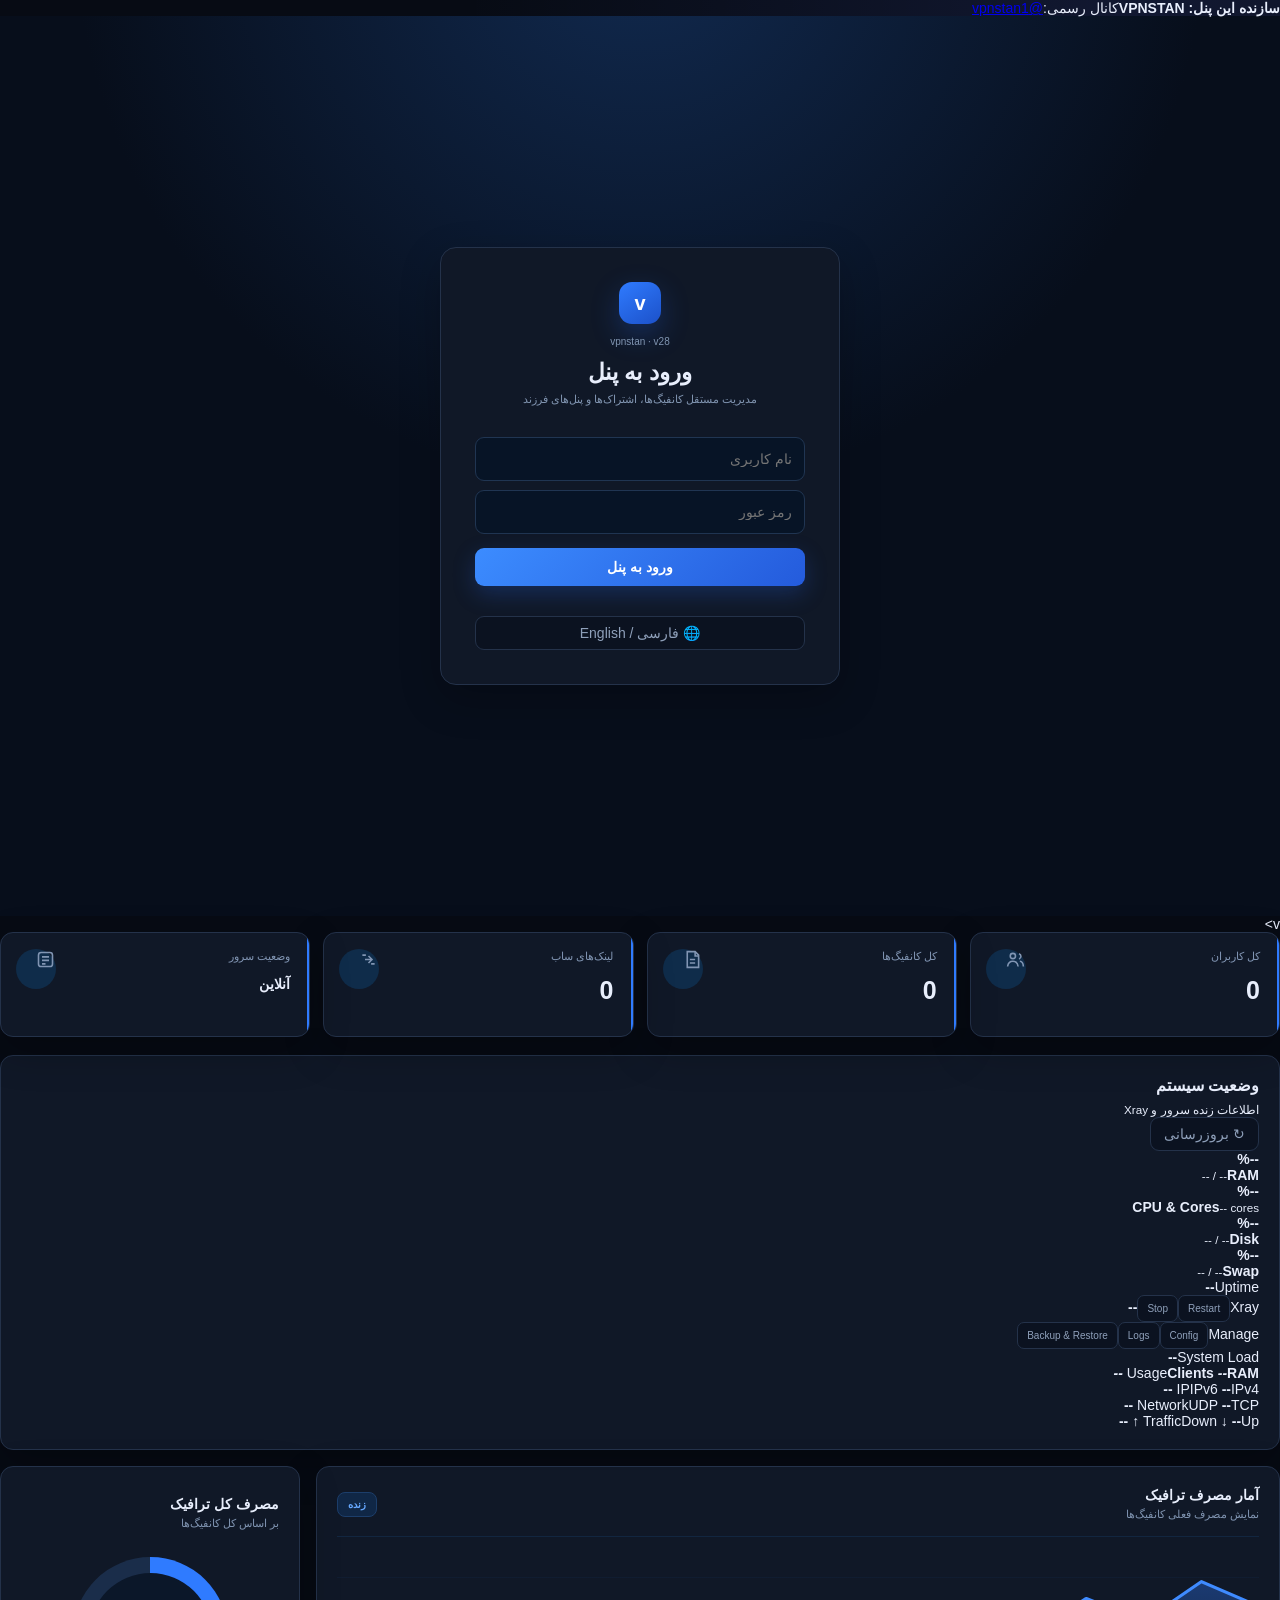
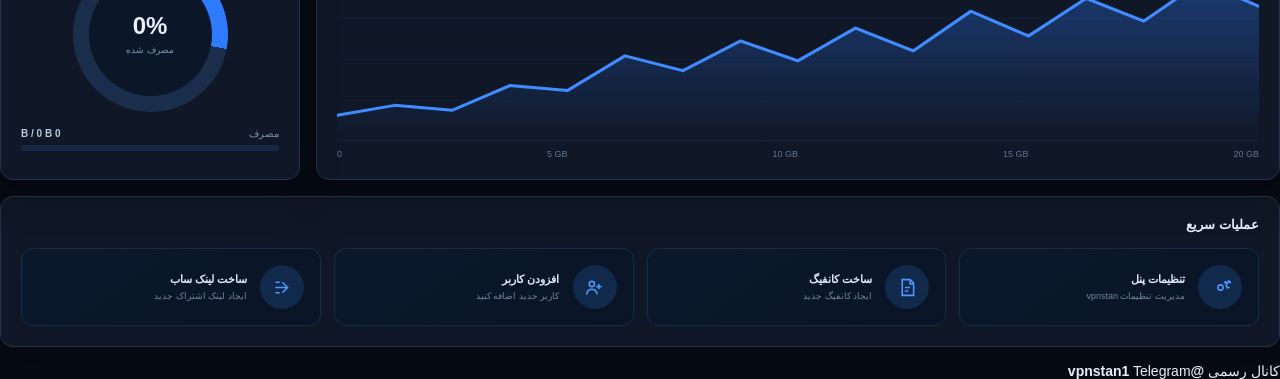
==== commit f1246bc4: "Add files via upload" ====
--- a/web/index.html
+++ b/web/index.html
@@ -16,35 +16,6 @@
 <main><header><div class="header-left"><button class="menu-btn" aria-label="Menu">☰</button><div class="header-title"><div id="title">داشبورد</div><small>مدیریت سرویس vpnstan · نسخه v28</small></div></div><div class="header-actions"><label class="lang-switch" title="Language"><span>🌐</span><select id="langSelect" aria-label="Language"><option value="fa">فارسی</option><option value="en">English</option></select></label><span id="currentPanelBadge" class="version-badge">v28</span><button class="icon-btn" aria-label="Notifications"><svg viewBox="0 0 24 24" fill="none" stroke="currentColor" stroke-width="1.8"><path d="M18 9a6 6 0 0 0-12 0c0 7-3 7-3 9h18c0-2-3-2-3-9M10 21h4"/></svg></button><div class="account-menu-wrap"><button class="user-pill" id="userMenuBtn" type="button" onclick="toggleUserMenu()" aria-expanded="false"><span class="user-avatar"><svg viewBox="0 0 24 24" fill="none" stroke="currentColor" stroke-width="1.8"><circle cx="12" cy="8" r="3.5"/><path d="M5 21c.7-4.4 3-6.5 7-6.5s6.3 2.1 7 6.5"/></svg></span><span id="headerUser">admin</span><span class="chev">⌄</span></button><div id="userDropdown" class="user-dropdown hidden"><div class="user-drop-head"><span class="drop-avatar"><svg viewBox="0 0 24 24" fill="none" stroke="currentColor" stroke-width="1.8"><circle cx="12" cy="8" r="3.5"/><path d="M5 21c.7-4.4 3-6.5 7-6.5s6.3 2.1 7 6.5"/></svg></span><div><b id="dropUsername">admin</b><small id="dropRole">ادمین</small></div></div><div class="drop-quota"><div><span>حجم مصرفی پنل</span><b id="dropQuota">0 B / 0 B</b></div><div class="drop-quota-bar"><i id="dropQuotaFill"></i></div></div><div class="drop-actions"><button type="button" onclick="openMyAccount()"><span>👤</span> حساب من</button><button type="button" onclick="showPanelUsage()"><span>📊</span> حجم پنل</button><button type="button" onclick="switchAccount()"><span>⇄</span> تغییر اکانت</button><button type="button" class="drop-logout" onclick="logout()"><span>↪</span> خروج از پنل</button></div></div></div></div></header>
 <section id="dashboard" class="tab"><div class="dashboard-top"><div class="hero"><div><span class="eyebrow">VPNSTAN · DASHBOARD</span><h1>vpnstan</h1><p>به پنل <b style="color:#4d8dff">vpnstan</b> خوش آمدید<br>مدیریت آسان سرورها و کاربران، ساخت کانفیگ و لینک‌های اشتراک</p></div></div><div class="server-card"><div class="server-head"><div class="server-country"><span class="flag-nl"></span><div><b>Netherlands</b><small>موقعیت سرور</small></div></div><button class="server-settings" onclick="openTab('settings')">⚙ تنظیمات</button></div><div class="server-row"><span>آی‌پی سرور</span><b id="serverIp">—</b></div><div class="server-row"><span>نوع اتصال</span><b>TCP / UDP</b></div><div class="server-row"><span>پورت</span><b id="serverPort">443</b></div><div class="server-row"><span>وضعیت</span><b class="online"><span class="green"></span> آنلاین</b></div></div></div>
 
-<!-- VPNSTAN v28 3X-UI-style dashboard layer -->
-<div class="xui-v28-operator">
-  <div class="xui-v28-head">
-    <div><small>NETWORK PROFILES</small><h2>انتخاب اپراتور</h2></div>
-    <select class="xui-v28-select" id="v28CarrierSelect">
-      <option value="all">همه اپراتورها</option>
-      <option value="mci">همراه اول</option><option value="irancell">ایرانسل</option>
-      <option value="rightel">رایتل</option><option value="mokhaberat">مخابرات</option>
-      <option value="shatel_mobile">شاتل موبایل</option><option value="aptel">آپتل</option>
-      <option value="samantel">سامانتل</option><option value="asiatech">آسیاتک</option>
-      <option value="hiweb">های‌وب</option><option value="mobinnet">مبین‌نت</option>
-      <option value="custom">اپراتور سفارشی</option><option value="auto">خودکار</option>
-    </select>
-  </div>
-  <div class="xui-v28-grid">
-    <button class="xui-v28-carrier active" data-op="all"><span>◎</span>همه اپراتورها</button>
-    <button class="xui-v28-carrier" data-op="mci"><span>هم</span>همراه اول</button>
-    <button class="xui-v28-carrier" data-op="irancell"><span>MTN</span>ایرانسل</button>
-    <button class="xui-v28-carrier" data-op="rightel"><span>R</span>رایتل</button>
-    <button class="xui-v28-carrier" data-op="mokhaberat"><span>م</span>مخابرات</button>
-    <button class="xui-v28-carrier" data-op="shatel_mobile"><span>ش</span>شاتل موبایل</button>
-    <button class="xui-v28-carrier" data-op="aptel"><span>آ</span>آپتل</button>
-    <button class="xui-v28-carrier" data-op="samantel"><span>S</span>سامانتل</button>
-    <button class="xui-v28-carrier" data-op="asiatech"><span>×</span>آسیاتک</button>
-    <button class="xui-v28-carrier" data-op="hiweb"><span>Hi</span>های‌وب</button>
-    <button class="xui-v28-carrier" data-op="mobinnet"><span>●</span>مبین‌نت</button>
-    <button class="xui-v28-carrier" data-op="custom"><span>⚙</span>سفارشی</button>
-  </div>
-</div>
 <div class="xui-v28-strip">
   <b style="font-size:11px;white-space:nowrap">نوع پروتکل</b>
   <div class="xui-v28-protos">
@@ -60,43 +31,54 @@
 <!-- v28 HOME: 3X-UI 2.9.0-inspired overview -->
 <section class="v28-home-overview" id="v28HomeOverview">
   <div class="v28-gauges">
-    <div class="v28-gauge-card"><div class="v28-gauge"><svg viewBox="0 0 120 70"><path class="track" d="M12 60 A48 48 0 0 1 108 60"/><path class="value" d="M12 60 A48 48 0 0 1 108 60" style="--pct:18"/></svg><b id="v28Cpu">--%</b></div><span>CPU &amp; Cores</span></div>
-    <div class="v28-gauge-card"><div class="v28-gauge"><svg viewBox="0 0 120 70"><path class="track" d="M12 60 A48 48 0 0 1 108 60"/><path class="value" d="M12 60 A48 48 0 0 1 108 60" style="--pct:42"/></svg><b id="v28Ram">--%</b></div><span>RAM</span><small id="v28RamText">-- / -- GB</small></div>
-    <div class="v28-gauge-card"><div class="v28-gauge"><svg viewBox="0 0 120 70"><path class="track" d="M12 60 A48 48 0 0 1 108 60"/><path class="value" d="M12 60 A48 48 0 0 1 108 60" style="--pct:35"/></svg><b id="v28Swap">--%</b></div><span>Swap</span><small id="v28SwapText">-- / -- GB</small></div>
-    <div class="v28-gauge-card"><div class="v28-gauge"><svg viewBox="0 0 120 70"><path class="track" d="M12 60 A48 48 0 0 1 108 60"/><path class="value" d="M12 60 A48 48 0 0 1 108 60" style="--pct:31"/></svg><b id="v28Disk">--%</b></div><span>Disk</span><small id="v28DiskText">-- / -- GB</small></div>
+    <div class="v28-gauge-card"><div class="v28-gauge"><svg viewBox="0 0 120 70"><path class="track" d="M12 60 A48 48 0 0 1 108 60"/><path id="v28CpuArc" class="value" d="M12 60 A48 48 0 0 1 108 60" style="--pct:18"/></svg><b id="v28Cpu">--%</b></div><span>CPU &amp; Cores</span></div>
+    <div class="v28-gauge-card"><div class="v28-gauge"><svg viewBox="0 0 120 70"><path class="track" d="M12 60 A48 48 0 0 1 108 60"/><path id="v28RamArc" class="value" d="M12 60 A48 48 0 0 1 108 60" style="--pct:42"/></svg><b id="v28Ram">--%</b></div><span>RAM</span><small id="v28RamText">-- / -- GB</small></div>
+    <div class="v28-gauge-card"><div class="v28-gauge"><svg viewBox="0 0 120 70"><path class="track" d="M12 60 A48 48 0 0 1 108 60"/><path id="v28SwapArc" class="value" d="M12 60 A48 48 0 0 1 108 60" style="--pct:35"/></svg><b id="v28Swap">--%</b></div><span>Swap</span><small id="v28SwapText">-- / -- GB</small></div>
+    <div class="v28-gauge-card"><div class="v28-gauge"><svg viewBox="0 0 120 70"><path class="track" d="M12 60 A48 48 0 0 1 108 60"/><path id="v28DiskArc" class="value" d="M12 60 A48 48 0 0 1 108 60" style="--pct:31"/></svg><b id="v28Disk">--%</b></div><span>Disk</span><small id="v28DiskText">-- / -- GB</small></div>
   </div>
 
   <div class="v28-info-grid">
     <div class="v28-info"><b>3X-UI</b><span class="v28-pill">v2.9.0 Style</span><span class="v28-pill">VPNSTAN</span></div>
     <div class="v28-info"><b>Uptime</b><span id="v28Uptime" class="v28-pill">--</span></div>
-    <div class="v28-info"><b>Xray</b><span class="v28-pill green">Running</span><span class="v28-pill pink">Stop</span><span class="v28-pill pink">Restart</span></div>
-    <div class="v28-info"><b>Manage</b><span class="v28-pill">Logs</span><span class="v28-pill">Config</span><span class="v28-pill">Backup &amp; Restore</span></div>
+    <div class="v28-info"><b>Xray</b><span id="v28XrayState" class="v28-pill green">--</span><button class="v28-action-btn" onclick="controlXray('stop')">Stop</button><button class="v28-action-btn" onclick="controlXray('restart')">Restart</button></div>
+    <div class="v28-info"><b>Manage</b><button class="v28-action-btn" onclick="showSystemLogs()">Logs</button><button class="v28-action-btn" onclick="openTab('settings')">Config</button><button class="v28-action-btn" onclick="openTab('settings')">Backup &amp; Restore</button></div>
     <div class="v28-info"><b>System Load</b><span id="v28Load" class="v28-pill green">--</span></div>
     <div class="v28-info"><b>Usage</b><span id="v28Usage" class="v28-pill green">RAM --</span><span id="v28Clients" class="v28-pill green">Clients --</span></div>
-    <div class="v28-info"><span class="v28-pill">IPv4</span><span class="v28-pill">IPv6</span></div>
-    <div class="v28-info"><span class="v28-pill">TCP: --</span><span class="v28-pill">UDP: --</span></div>
-    <div class="v28-info"><span class="v28-pill">↑ Up: --</span><span class="v28-pill">↓ Down: --</span></div>
-    <div class="v28-info"><span class="v28-pill">↑ Out: --</span><span class="v28-pill">↓ In: --</span></div>
+    <div class="v28-info"><span class="v28-pill">IPv4 <b id="v28Ipv4">--</b></span><span class="v28-pill">IPv6 <b id="v28Ipv6">--</b></span></div>
+    <div class="v28-info"><span class="v28-pill">TCP: <b id="v28Tcp">--</b></span><span class="v28-pill">UDP: <b id="v28Udp">--</b></span></div>
+    <div class="v28-info"><span class="v28-pill">↑ Up: <b id="v28Up">--</b></span><span class="v28-pill">↓ Down: <b id="v28Down">--</b></span></div>
+    <div class="v28-info"><span class="v28-pill">↑ Out: <b id="v28Out">--</b></span><span class="v28-pill">↓ In: <b id="v28In">--</b></span></div>
   </div>
 
   <div class="v28-summary">
     <div><span>Total Sent/Received:</span><b id="v28SentRecv">--</b></div>
     <div><span>Total Usage:</span><b id="v28TotalUsage">--</b></div>
-    <div><span>Total Inbounds:</span><b id="v28Inbounds">--</b></div>
     <div><span>Clients:</span><b id="v28ClientSummary">--</b></div>
   </div>
 
-  <div class="v28-inbounds panel">
-    <div class="v28-inbounds-head">
-      <div><button class="v28-green-btn" onclick="openTab('clients')">＋ Add Inbound</button><button class="v28-action-btn">General Actions</button></div>
-      <div><h2>Inbounds</h2><small>مدیریت کانفیگ‌ها و کلاینت‌ها</small></div>
-    </div>
-    <div class="v28-inbound-tools"><span class="v28-dot">●</span><input placeholder="Search" id="v28InboundSearch" oninput="v28FilterInbounds(this.value)"></div>
-    <div class="v28-table-wrap"><table class="v28-inbound-table"><thead><tr><th>ID</th><th>Menu</th><th>Enabled</th><th>Remark</th><th>Port</th><th>Protocol</th><th>Clients</th><th>Traffic</th><th>Duration</th></tr></thead><tbody id="v28InboundBody"></tbody></table></div>
-  </div>
+  </div>v>
 </section>
 
 <div class="stats"><div><span>کل کاربران</span><b id="count">0</b><span class="stat-icon"><svg viewBox="0 0 24 24" fill="none" stroke="currentColor" stroke-width="1.8"><circle cx="9" cy="8" r="3"/><path d="M3 20c.5-4 2.5-6 6-6s5.5 2 6 6M16 5.5a3 3 0 0 1 0 5.8M17 14c2.5.2 3.8 2 4 6"/></svg></span></div><div><span>کل کانفیگ‌ها</span><b id="configCount">0</b><span class="stat-icon"><svg viewBox="0 0 24 24" fill="none" stroke="currentColor" stroke-width="1.8"><path d="M6 3h9l4 4v14H6z"/><path d="M15 3v5h4M9 12h6M9 16h6"/></svg></span></div><div><span>لینک‌های ساب</span><b id="subCountDash">0</b><span class="stat-icon"><svg viewBox="0 0 24 24" fill="none" stroke="currentColor" stroke-width="1.8"><path d="M8 12h8M12 8l4 4-4 4"/><path d="M5 7h4M15 17h4"/></svg></span></div><div><span>وضعیت سرور</span><b class="ok">آنلاین</b><span class="stat-icon"><svg viewBox="0 0 24 24" fill="none" stroke="currentColor" stroke-width="1.8"><rect x="4" y="4" width="16" height="16" rx="3"/><path d="M8 9h8M8 13h8M8 17h4"/></svg></span></div></div>
+<div class="system-monitor panel" id="systemMonitor">
+  <div class="system-monitor-head"><div><h2>وضعیت سیستم</h2><small>اطلاعات زنده سرور و Xray</small></div><button class="ghost" onclick="loadSystemStats()">↻ بروزرسانی</button></div>
+  <div class="system-gauges">
+    <div class="sys-gauge"><div class="gauge-ring"><i id="ramArc"></i><b id="ramPct">--%</b></div><strong>RAM</strong><small id="ramText">-- / --</small></div>
+    <div class="sys-gauge"><div class="gauge-ring"><i id="cpuArc"></i><b id="cpuPct">--%</b></div><strong>CPU &amp; Cores</strong><small id="cpuText">-- cores</small></div>
+    <div class="sys-gauge"><div class="gauge-ring"><i id="diskArc"></i><b id="diskPct">--%</b></div><strong>Disk</strong><small id="diskText">-- / --</small></div>
+    <div class="sys-gauge"><div class="gauge-ring"><i id="swapArc"></i><b id="swapPct">--%</b></div><strong>Swap</strong><small id="swapText">-- / --</small></div>
+  </div>
+  <div class="sys-info-grid">
+    <div class="sys-row"><span>Uptime</span><b id="sysUptime">--</b></div>
+    <div class="sys-row"><span>Xray</span><span class="sys-actions"><button class="mini sys-restart" onclick="controlXray('restart')">Restart</button><button class="mini sys-stop" onclick="controlXray('stop')">Stop</button><i id="xrayDot"></i><b id="xrayState">--</b></span></div>
+    <div class="sys-row"><span>Manage</span><span class="sys-actions"><button class="mini" onclick="openTab('settings')">Config</button><button class="mini" onclick="showSystemLogs()">Logs</button><button class="mini" onclick="openTab('settings')">Backup &amp; Restore</button></span></div>
+    <div class="sys-row"><span>System Load</span><b id="sysLoad">--</b></div>
+    <div class="sys-row"><span>Usage</span><span class="sys-usage"><b>Clients <em id="sysClients">--</em></b><b>RAM <em id="sysUsageRam">--</em></b></span></div>
+    <div class="sys-row"><span>IP</span><span class="sys-actions"><span class="ip-chip">IPv6 <b id="sysIpv6">--</b></span><span class="ip-chip">IPv4 <b id="sysIpv4">--</b></span></span></div>
+    <div class="sys-row"><span>Network</span><span class="sys-actions"><span class="ip-chip">UDP <b id="sysUdp">--</b></span><span class="ip-chip">TCP <b id="sysTcp">--</b></span></span></div>
+    <div class="sys-row"><span>Traffic</span><span class="sys-actions"><span class="ip-chip">Down ↓ <b id="sysDown">--</b></span><span class="ip-chip">Up ↑ <b id="sysUp">--</b></span></span></div>
+  </div>
+</div>
 <div class="dashboard-grid"><div class="panel traffic-panel"><div class="panel-head"><div><h2>آمار مصرف ترافیک</h2><p>نمایش مصرف فعلی کانفیگ‌ها</p></div><span class="soft-badge">زنده</span></div><div class="traffic-chart"><svg id="trafficChart" viewBox="0 0 800 205" preserveAspectRatio="none"><defs><linearGradient id="chartFill" x1="0" x2="0" y1="0" y2="1"><stop offset="0" stop-color="#2f7bff" stop-opacity=".35"/><stop offset="1" stop-color="#2f7bff" stop-opacity="0"/></linearGradient></defs><path id="chartArea" d="M0 180 L50 170 L100 175 L150 150 L200 155 L250 120 L300 135 L350 105 L400 125 L450 92 L500 115 L550 75 L600 100 L650 62 L700 85 L750 45 L800 70 L800 205 L0 205 Z" fill="url(#chartFill)"/><polyline id="chartLine" points="0,180 50,170 100,175 150,150 200,155 250,120 300,135 350,105 400,125 450,92 500,115 550,75 600,100 650,62 700,85 750,45 800,70" fill="none" stroke="#3f8bff" stroke-width="3" stroke-linecap="round" stroke-linejoin="round"/></svg></div><div class="traffic-labels"><span>0</span><span>5 GB</span><span>10 GB</span><span>15 GB</span><span>20 GB</span></div></div><div class="panel usage-side"><div class="panel-head"><div><h2>مصرف کل ترافیک</h2><p>بر اساس کل کانفیگ‌ها</p></div></div><div class="ring" id="usageRing"><div class="ring-content"><b id="usagePct">0%</b><span>مصرف شده</span></div></div><div class="usage-top"><span>مصرف</span><strong id="usageText">0 B / 0 B</strong></div><div class="usage-bar"><div class="usage-fill" id="usageFill" style="width:0%"></div></div></div></div>
 <div class="panel"><h2 class="quick-title">عملیات سریع</h2><div class="quick-grid"><div class="quick-card" onclick="openTab('settings')"><span class="quick-icon"><svg viewBox="0 0 24 24" fill="none" stroke="currentColor" stroke-width="1.8"><circle cx="12" cy="12" r="3"/><path d="m19 13 2-1-2-1-.5-2 1-1.7-1.8-1.8-1.7 1 2-.5 1 2 1-1 2-1.8-1.8-1 1.7.5 2 2 1-2 1-1 2 1.8 1.8-1.7 1-.5 2 1 1.8-1.8-1-1.7.5-2 2Z"/></svg></span><div><b>تنظیمات پنل</b><small>مدیریت تنظیمات vpnstan</small></div></div><div class="quick-card" onclick="openTab('clients')"><span class="quick-icon"><svg viewBox="0 0 24 24" fill="none" stroke="currentColor" stroke-width="1.8"><path d="M6 3h9l4 4v14H6z"/><path d="M15 3v5h4M9 12h6M9 16h4"/></svg></span><div><b>ساخت کانفیگ</b><small>ایجاد کانفیگ جدید</small></div></div><div class="quick-card" onclick="openTab('clients')"><span class="quick-icon"><svg viewBox="0 0 24 24" fill="none" stroke="currentColor" stroke-width="1.8"><circle cx="9" cy="8" r="3"/><path d="M3 20c.5-4 2.5-6 6-6s5.5 2 6 6M17 8v6M14 11h6"/></svg></span><div><b>افزودن کاربر</b><small>کاربر جدید اضافه کنید</small></div></div><div class="quick-card" onclick="openTab('subscriptions')"><span class="quick-icon"><svg viewBox="0 0 24 24" fill="none" stroke="currentColor" stroke-width="1.8"><path d="M5 12h14M13 6l6 6-6 6"/><path d="M5 6h5M5 18h5"/></svg></span><div><b>ساخت لینک ساب</b><small>ایجاد لینک اشتراک جدید</small></div></div></div></div>
 <div id="masterOverview" class="panel hidden"><div class="panel-head"><div><h2>پنل مادر</h2><p>ساخت پنل‌های فرزند روی همین سرویس</p></div><button class="ghost" onclick="openTab('admin')">مدیریت پنل‌ها</button></div><div id="overviewPanels" class="mini-grid"></div></div></section>
@@ -110,7 +92,7 @@
 <section id="dns" class="tab hidden"><div class="section-head"><div><h1>DNS اختصاصی</h1><p>DNS اختصاصی پنل؛ برای DNSChanger از حالت TCP با Host و Port ریلیوی استفاده کن. DoH نیز برای برنامه‌های سازگار موجود است.</p></div></div><div id="dnsList" class="cards-list"></div></section>
 <section id="telegram" class="tab hidden"><div class="section-head"><div><h1>ربات فروش تلگرام</h1><p>اتصال اولیه فقط از اینجا انجام می‌شود؛ مدیریت فروشگاه و امکانات ربات داخل خود ربات تلگرام انجام می‌شود.</p></div></div><div class="grid2"><div class="panel"><h2>اتصال اولیه ربات</h2><div class="form"><label>توکن BotFather</label><input id="tgToken" type="password" placeholder="123456:ABC..." autocomplete="off"><label>آیدی عددی ادمین ربات (اختیاری)</label><input id="tgAdminId" inputmode="numeric" placeholder="خالی بگذار؛ بعداً داخل ربات /claimadmin بزن"><label class="checkline"><input id="tgEnabled" type="checkbox"> فعال‌سازی ربات</label><div class="telegram-status" id="tgStatus">وضعیت: غیرفعال</div><div class="modal-actions"><button class="ghost" onclick="testTelegram()">تست اتصال</button><button class="btn primary" onclick="saveTelegram()">ذخیره و فعال‌سازی</button></div><div id="tgMsg" class="msg"></div></div></div><div class="panel"><h2>مدیریت داخل تلگرام</h2><div class="callout"><b>همه امکانات فروشگاه داخل ربات قرار گرفت.</b><br><br>🛒 فروش پلن‌ها و سفارش<br>💳 شماره کارت و نام صاحب کارت<br>📦 اشتراک‌های کاربر<br>🎁 تست رایگان<br>🔄 تمدید و حجم اضافه<br>🤝 دعوت دوستان و پاداش<br>💰 کیف پول و شارژ توسط ادمین<br>🎫 پشتیبانی و پاسخ تیکت<br>📊 آمار ربات<br>📢 پیام همگانی<br>⚙️ تنظیمات فروشگاه و پلن‌ها</div><p class="muted">بعد از اتصال، داخل ربات دستور <code>/claimadmin</code> را بفرست تا آیدی ادمین خودکار ثبت شود. سپس <code>/admin</code> را بزن. پلن‌ها فقط از داخل ربات اضافه می‌شوند: <code>/addplan نام | حجم | روز | قیمت</code> و شماره کارت با <code>/setcard 6037...</code> تنظیم می‌شود.</p></div></div></section><section id="account" class="tab hidden"><div class="section-head"><div><h1>حساب من</h1><p>تغییر نام کاربری و رمز عبور ورود به پنل</p></div></div><div class="panel"><div class="form"><label>نام کاربری جدید</label><input id="accUser"><label>رمز فعلی</label><input id="accOld" type="password"><label>رمز جدید</label><input id="accNew" type="password"><button class="btn primary" onclick="changeAccount()">ذخیره اطلاعات ورود</button><div id="accMsg" class="msg"></div></div></div></section>
 <section id="admin" class="tab hidden"><div class="section-head"><div><h1>مدیریت پنل‌ها</h1><p>از پنل مادر، پنل فرزند بساز؛ هر پنل روی همین سرویس اجرا می‌شود و دسترسی جداگانه دارد.</p></div></div><div class="grid2"><div class="panel"><h2>ساخت پنل فرزند</h2><p class="muted">IP سازنده به‌صورت خودکار تشخیص داده می‌شود. می‌توانی IP مجاز ورود را هم محدود کنی.</p><div class="form"><label>نام پنل</label><input id="panelName" placeholder="مثلاً پنل نمایندگی امیر"><label>نام کاربری پنل</label><input id="panelUser" placeholder="amir-panel"><label>رمز عبور</label><input id="panelPass" type="password"><label>IP مجاز (اختیاری)</label><input id="panelAllowedIp" placeholder="مثلاً 1.2.3.4 یا چند IP با کاما"><div class="permission-box"><b>دسترسی‌های پنل</b><label><input type="checkbox" id="pView" checked> مشاهده کلاینت و کانفیگ</label><label><input type="checkbox" id="pCreate" checked> ساخت کانفیگ</label><label><input type="checkbox" id="pEdit" checked> ویرایش کانفیگ</label><label><input type="checkbox" id="pDelete"> حذف کانفیگ</label><label><input type="checkbox" id="pSub" checked> مشاهده Subscription</label><label><input type="checkbox" id="pDns" checked> مشاهده DNS</label><label><input type="checkbox" id="pSettings"> دسترسی تنظیمات</label></div><button class="btn primary" onclick="createPanel()">ساخت پنل فرزند</button><div id="panelMsg" class="msg"></div></div></div><div class="panel"><div class="panel-head"><div><h2>پنل‌های ساخته‌شده</h2><p class="muted">پنل فرزند URL جداگانه ندارد؛ با همان دامنه و همین سرویس وارد می‌شود.</p></div><button class="ghost" onclick="loadPanels()">↻</button></div><div id="panelsList"></div></div></div><div class="panel"><div class="panel-head"><div><h2>IP تشخیص‌داده‌شده</h2><p class="muted">برای پنل جدید هنگام ساخت ذخیره می‌شود.</p></div></div><div class="detected-ip" id="detectedIp">—</div></div><div class="panel"><h2>اکانت‌های ورود قدیمی</h2><div id="usersList"></div></div></section>
-<section id="settings" class="tab hidden"><div class="section-head"><div><h1>تنظیمات</h1><p>تنظیمات نود و خروجی اشتراک</p></div></div><div class="panel"><div class="grid2"><div class="form"><label>دامنه / Host نود</label><input id="setHost" placeholder="node.example.com"><label>پورت اتصال</label><input id="setPort" type="number" min="1" max="65535" value="443"><label>مسیر VLESS WebSocket</label><input id="setPath" value="/ws"><label>مسیر VMess WebSocket</label><input id="setVmessPath" value="/vmess"><label>مسیر XHTTP</label><input id="setXhttpPath" value="/xhttp"><label>gRPC Service</label><input id="setGrpcService" value="vpnstan"><label>مسیر gRPC</label><input id="setGrpcPath" value="/grpc"><label>مسیر HTTPUpgrade</label><input id="setUpgradePath" value="/upgrade"><label>مسیر VMess XHTTP</label><input id="setVmessXhttpPath" value="/vmess-xhttp"><label>مسیر VMess gRPC</label><input id="setVmessGrpcPath" value="/vmess-grpc"><label>مسیر VMess HTTPUpgrade</label><input id="setVmessUpgradePath" value="/vmess-upgrade"><label>مسیر Trojan WebSocket</label><input id="setTrojanPath" value="/trojan"><label>مسیر Trojan XHTTP</label><input id="setTrojanXhttpPath" value="/trojan-xhttp"><label>مسیر Trojan gRPC</label><input id="setTrojanGrpcPath" value="/trojan-grpc"><label>مسیر Trojan HTTPUpgrade</label><input id="setTrojanUpgradePath" value="/trojan-upgrade"><label>مسیر Subscription</label><input id="setSub" value="sub"></div><div class="form"><label>عنوان اشتراک</label><input id="setTitle" value="vpnstan"><label>پروفایل شبکه</label><select id="setCarrierProfile"><option value="all">همه اپراتورها</option><option value="mci">همراه اول</option><option value="irancell">ایرانسل</option><option value="rightel">رایتل</option><option value="mokhaberat">مخابرات</option><option value="shatel_mobile">شاتل موبایل</option><option value="aptel">آپتل</option><option value="samantel">سامانتل</option><option value="asiatech">آسیاتک</option><option value="hiweb">های‌وب</option><option value="mobinnet">مبین‌نت</option><option value="custom">اپراتور سفارشی</option><option value="auto">خودکار</option></select><label>تم پنل</label><select id="setTheme"><option value="dark">3X-UI Dark</option><option value="blue">Blue Night</option><option value="purple">Purple Night</option><option value="light">Light</option></select><label>لینک پشتیبانی</label><input id="setSupport" placeholder="https://..."><div class="callout"><b>DNS اختصاصی پنل</b><br>برای هر DNS یک لینک DoH اختصاصی با حجم و اعتبار جدا ساخته می‌شود.</div><label>WireGuard Endpoint</label><input id="setWgEndpoint" placeholder="example.com:51820"><label>WireGuard Server Public Key</label><input id="setWgKey" placeholder="Base64 public key"><button class="btn primary" onclick="saveSettings()">ذخیره تنظیمات</button><div id="setMsg" class="msg"></div></div></div><div class="panel backup-panel" style="margin-top:16px"><div class="panel-head"><div><h2>💾 بکاپ کامل پنل</h2><p class="muted">تمام اطلاعات داخل پنل شامل کانفیگ‌ها، حجم و مصرف، Subscriptionها، تنظیمات، اکانت‌ها، پنل‌های فرزند، اطلاعات ربات تلگرام و کیف پول داخل یک فایل ذخیره می‌شود.</p></div></div><div class="callout"><b>بکاپ قابل انتقال</b><br>فایل بکاپ را روی پنل VPNSTAN v28 یا نسخه‌های بعدی سازگار وارد کن تا اطلاعات پنل قبلی روی پنل جدید بازیابی شود. اطلاعات حساس مثل رمز ورود و توکن ربات هم داخل بکاپ هستند؛ فایل را در اختیار دیگران قرار نده.</div><div class="modal-actions"><button class="btn primary" onclick="downloadFullBackup()">⬇️ دریافت بکاپ کامل</button><label class="ghost" style="display:inline-flex;align-items:center;justify-content:center;cursor:pointer;padding:11px 16px;border-radius:10px"><input id="backupFile" type="file" accept=".vpnstan,.json,application/json" style="display:none" onchange="restoreFullBackup(this)">⬆️ بازیابی بکاپ</label></div><div id="backupMsg" class="msg"></div></div></section>
+<section id="settings" class="tab hidden"><div class="section-head"><div><h1>تنظیمات</h1><p>تنظیمات نود و خروجی اشتراک</p></div></div><div class="panel"><div class="grid2"><div class="form"><label>دامنه / Host نود</label><input id="setHost" placeholder="node.example.com"><label>پورت اتصال</label><input id="setPort" type="number" min="1" max="65535" value="443"><label>مسیر VLESS WebSocket</label><input id="setPath" value="/ws"><label>مسیر VMess WebSocket</label><input id="setVmessPath" value="/vmess"><label>مسیر XHTTP</label><input id="setXhttpPath" value="/xhttp"><label>gRPC Service</label><input id="setGrpcService" value="vpnstan"><label>مسیر gRPC</label><input id="setGrpcPath" value="/grpc"><label>مسیر HTTPUpgrade</label><input id="setUpgradePath" value="/upgrade"><label>مسیر VMess XHTTP</label><input id="setVmessXhttpPath" value="/vmess-xhttp"><label>مسیر VMess gRPC</label><input id="setVmessGrpcPath" value="/vmess-grpc"><label>مسیر VMess HTTPUpgrade</label><input id="setVmessUpgradePath" value="/vmess-upgrade"><label>مسیر Trojan WebSocket</label><input id="setTrojanPath" value="/trojan"><label>مسیر Trojan XHTTP</label><input id="setTrojanXhttpPath" value="/trojan-xhttp"><label>مسیر Trojan gRPC</label><input id="setTrojanGrpcPath" value="/trojan-grpc"><label>مسیر Trojan HTTPUpgrade</label><input id="setTrojanUpgradePath" value="/trojan-upgrade"><label>مسیر Subscription</label><input id="setSub" value="sub"></div><div class="form"><label>عنوان اشتراک</label><input id="setTitle" value="vpnstan"><label>پروفایل شبکه</label><select id="setCarrierProfile"><option value="all">همه اپراتورها</option><option value="mci">همراه اول</option><option value="irancell">ایرانسل</option><option value="rightel">رایتل</option><option value="mokhaberat">مخابرات</option><option value="shatel_mobile">شاتل موبایل</option><option value="aptel">آپتل</option><option value="samantel">سامانتل</option><option value="asiatech">آسیاتک</option><option value="hiweb">های‌وب</option><option value="mobinnet">مبین‌نت</option><option value="custom">اپراتور سفارشی</option><option value="auto">خودکار</option></select><label>تم پنل</label><select id="setTheme"><option value="dark">3X-UI Dark</option><option value="blue">Blue Night</option><option value="purple">Purple Night</option><option value="light">Light</option></select><label>لینک پشتیبانی</label><input id="setSupport" placeholder="https://..."><div class="callout"><b>🔐 API اتصال Bot Hub</b><br>این کلید را در ربات Cloudflare به‌عنوان API Key پنل VPNSTAN وارد کن. کلید را عمومی نکن.<label style="margin-top:10px">API Key</label><input id="botApiKey" type="password" readonly placeholder="در حال دریافت..."><label>آدرس API</label><input id="botApiUrl" readonly><div class="modal-actions"><button class="ghost" onclick="copyBotApiKey()">📋 کپی API Key</button><button class="ghost" onclick="regenerateBotApiKey()">🔄 ساخت کلید جدید</button></div></div><div class="callout"><b>DNS اختصاصی پنل</b><br>برای هر DNS یک لینک DoH اختصاصی با حجم و اعتبار جدا ساخته می‌شود.</div><label>WireGuard Endpoint</label><input id="setWgEndpoint" placeholder="example.com:51820"><label>WireGuard Server Public Key</label><input id="setWgKey" placeholder="Base64 public key"><button class="btn primary" onclick="saveSettings()">ذخیره تنظیمات</button><div id="setMsg" class="msg"></div></div></div><div class="panel backup-panel" style="margin-top:16px"><div class="panel-head"><div><h2>💾 بکاپ کامل پنل</h2><p class="muted">تمام اطلاعات داخل پنل شامل کانفیگ‌ها، حجم و مصرف، Subscriptionها، تنظیمات، اکانت‌ها، پنل‌های فرزند، اطلاعات ربات تلگرام و کیف پول داخل یک فایل ذخیره می‌شود.</p></div></div><div class="callout"><b>بکاپ قابل انتقال</b><br>فایل بکاپ را روی پنل VPNSTAN v28 یا نسخه‌های بعدی سازگار وارد کن تا اطلاعات پنل قبلی روی پنل جدید بازیابی شود. اطلاعات حساس مثل رمز ورود و توکن ربات هم داخل بکاپ هستند؛ فایل را در اختیار دیگران قرار نده.</div><div class="modal-actions"><button class="btn primary" onclick="downloadFullBackup()">⬇️ دریافت بکاپ کامل</button><label class="ghost" style="display:inline-flex;align-items:center;justify-content:center;cursor:pointer;padding:11px 16px;border-radius:10px"><input id="backupFile" type="file" accept=".vpnstan,.json,application/json" style="display:none" onchange="restoreFullBackup(this)">⬆️ بازیابی بکاپ</label></div><div id="backupMsg" class="msg"></div></div></section>
 </main></div>
 <div id="editModal" class="modal hidden"><div class="modal-box"><div class="modal-head"><div><h2>ویرایش کانفیگ</h2><p class="muted">اطلاعات کاربر و پروتکل را تغییر بده.</p></div><button class="ghost" onclick="closeEdit()">×</button></div><div class="form"><input id="editId" type="hidden"><label>نام کلاینت</label><input id="editName"><label>پروتکل</label><select id="editProtocol"><option value="vless">VLESS</option><option value="vmess">VMess</option><option value="trojan">Trojan</option><option value="wireguard">WireGuard</option><option value="dns">DNS</option></select><label>Transport</label><select id="editTransport"><option value="ws">WebSocket</option><option value="xhttp">XHTTP</option><option value="grpc">gRPC</option><option value="httpupgrade">HTTPUpgrade</option></select><div class="two"><div><label>حجم (GB)</label><input id="editGb" type="number" min="1"></div><div><label>اعتبار (روز)</label><input id="editDays" type="number" min="1"></div></div><div id="editMsg" class="msg"></div><div class="modal-actions"><button class="ghost" onclick="closeEdit()">انصراف</button><button class="btn primary" onclick="saveEdit()">ذخیره تغییرات</button></div></div></div></div><script src="/app.js?v=28.1"></script>
 <div class="vpnstan-channel-id" id="vpnstanChannelId">
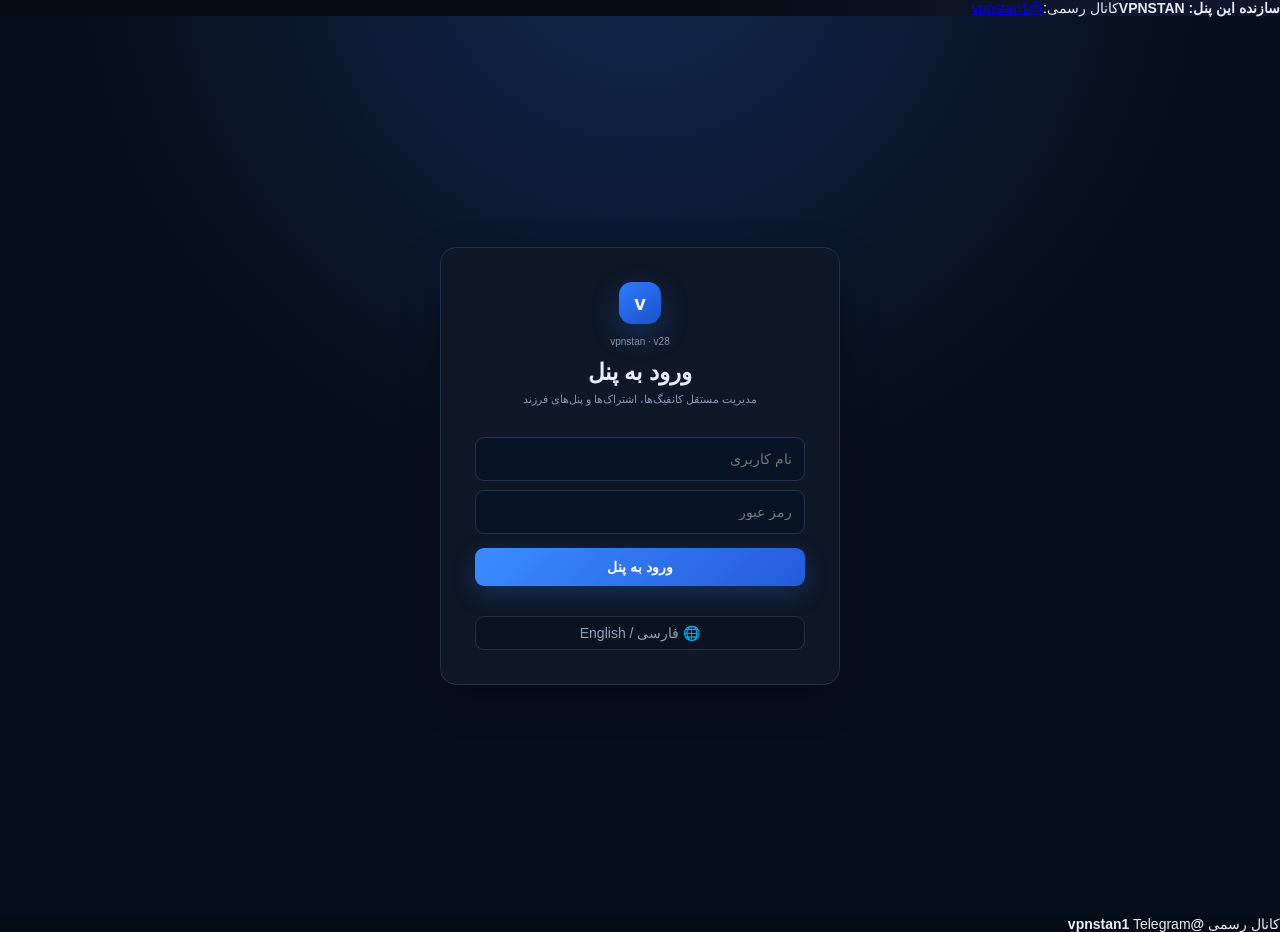
==== commit fa24211d: "Add files via upload" ====
--- a/web/index.html
+++ b/web/index.html
@@ -10,53 +10,53 @@
 <button class="nav" data-tab="dns" data-perm="dns_view"><span class="nav-icon"><svg viewBox="0 0 24 24" fill="none" stroke="currentColor" stroke-width="1.8"><rect x="3" y="5" width="18" height="14" rx="3"/><path d="M7 9h10M7 13h4M15 13h2"/></svg></span><span class="nav-label">DNS</span></button>
 <button id="telegramNav" class="nav hidden" data-tab="telegram" data-perm="telegram"><span class="nav-icon">🤖</span><span class="nav-label">ربات تلگرام</span></button>
 <button class="nav" data-tab="settings" data-perm="settings_view"><span class="nav-icon"><svg viewBox="0 0 24 24" fill="none" stroke="currentColor" stroke-width="1.8"><circle cx="12" cy="12" r="3"/><path d="m19 13 2-1-2-1-.5-2 1-1.7-1.8-1.8-1.7 1-2-.5-1-2-1 .0-1 2-2 .5-1.7-1-1.8 1.8 1 1.7-.5 2-2 1 2 1 .5 2-1 1.7 1.8 1.8 1.7-1 2 .5 1 2 1-1-2 2-1 .5-2Z"/></svg></span><span class="nav-label">تنظیمات</span></button>
+<button class="nav" data-tab="api" data-perm="settings_view"><span class="nav-icon"><svg viewBox="0 0 24 24" fill="none" stroke="currentColor" stroke-width="1.8"><path d="M8 8 4 12l4 4M16 8l4 4-4 4M14 5l-4 14"/></svg></span><span class="nav-label">API</span></button>
 <button class="nav" data-tab="account" data-perm="overview"><span class="nav-icon"><svg viewBox="0 0 24 24" fill="none" stroke="currentColor" stroke-width="1.8"><circle cx="12" cy="8" r="3.5"/><path d="M5 21c.7-4.4 3-6.5 7-6.5s6.3 2.1 7 6.5"/></svg></span><span class="nav-label">حساب من</span></button>
 <button id="adminNav" class="nav hidden" data-tab="admin" data-perm="admin"><span class="nav-icon"><svg viewBox="0 0 24 24" fill="none" stroke="currentColor" stroke-width="1.8"><path d="M12 3 20 6v5c0 5-3.2 8.2-8 10-4.8-1.8-8-5-8-10V6l8-3Z"/><path d="m9 12 2 2 4-4"/></svg></span><span class="nav-label">مدیریت پنل</span></button>
 <div class="aside-foot"><span class="green"></span> سرویس آنلاین</div></aside>
-<main><header><div class="header-left"><button class="menu-btn" aria-label="Menu">☰</button><div class="header-title"><div id="title">داشبورد</div><small>مدیریت سرویس vpnstan · نسخه v28</small></div></div><div class="header-actions"><label class="lang-switch" title="Language"><span>🌐</span><select id="langSelect" aria-label="Language"><option value="fa">فارسی</option><option value="en">English</option></select></label><span id="currentPanelBadge" class="version-badge">v28</span><button class="icon-btn" aria-label="Notifications"><svg viewBox="0 0 24 24" fill="none" stroke="currentColor" stroke-width="1.8"><path d="M18 9a6 6 0 0 0-12 0c0 7-3 7-3 9h18c0-2-3-2-3-9M10 21h4"/></svg></button><div class="account-menu-wrap"><button class="user-pill" id="userMenuBtn" type="button" onclick="toggleUserMenu()" aria-expanded="false"><span class="user-avatar"><svg viewBox="0 0 24 24" fill="none" stroke="currentColor" stroke-width="1.8"><circle cx="12" cy="8" r="3.5"/><path d="M5 21c.7-4.4 3-6.5 7-6.5s6.3 2.1 7 6.5"/></svg></span><span id="headerUser">admin</span><span class="chev">⌄</span></button><div id="userDropdown" class="user-dropdown hidden"><div class="user-drop-head"><span class="drop-avatar"><svg viewBox="0 0 24 24" fill="none" stroke="currentColor" stroke-width="1.8"><circle cx="12" cy="8" r="3.5"/><path d="M5 21c.7-4.4 3-6.5 7-6.5s6.3 2.1 7 6.5"/></svg></span><div><b id="dropUsername">admin</b><small id="dropRole">ادمین</small></div></div><div class="drop-quota"><div><span>حجم مصرفی پنل</span><b id="dropQuota">0 B / 0 B</b></div><div class="drop-quota-bar"><i id="dropQuotaFill"></i></div></div><div class="drop-actions"><button type="button" onclick="openMyAccount()"><span>👤</span> حساب من</button><button type="button" onclick="showPanelUsage()"><span>📊</span> حجم پنل</button><button type="button" onclick="switchAccount()"><span>⇄</span> تغییر اکانت</button><button type="button" class="drop-logout" onclick="logout()"><span>↪</span> خروج از پنل</button></div></div></div></div></header>
+<main><header><div class="header-left"><button class="menu-btn" id="sidebarToggle" aria-label="باز و بسته کردن نوار کناری" title="باز/بسته کردن نوار کناری">☰</button><div class="header-title"><div id="title">داشبورد</div><small>مدیریت سرویس vpnstan · نسخه v28</small></div></div><div class="header-actions"><label class="lang-switch" title="Language"><span>🌐</span><select id="langSelect" aria-label="Language"><option value="fa">فارسی</option><option value="en">English</option></select></label><span id="currentPanelBadge" class="version-badge">v28</span><button class="icon-btn" aria-label="Notifications"><svg viewBox="0 0 24 24" fill="none" stroke="currentColor" stroke-width="1.8"><path d="M18 9a6 6 0 0 0-12 0c0 7-3 7-3 9h18c0-2-3-2-3-9M10 21h4"/></svg></button><div class="account-menu-wrap"><button class="user-pill" id="userMenuBtn" type="button" onclick="toggleUserMenu()" aria-expanded="false"><span class="user-avatar"><svg viewBox="0 0 24 24" fill="none" stroke="currentColor" stroke-width="1.8"><circle cx="12" cy="8" r="3.5"/><path d="M5 21c.7-4.4 3-6.5 7-6.5s6.3 2.1 7 6.5"/></svg></span><span id="headerUser">admin</span><span class="chev">⌄</span></button><div id="userDropdown" class="user-dropdown hidden"><div class="user-drop-head"><span class="drop-avatar"><svg viewBox="0 0 24 24" fill="none" stroke="currentColor" stroke-width="1.8"><circle cx="12" cy="8" r="3.5"/><path d="M5 21c.7-4.4 3-6.5 7-6.5s6.3 2.1 7 6.5"/></svg></span><div><b id="dropUsername">admin</b><small id="dropRole">ادمین</small></div></div><div class="drop-quota"><div><span>حجم مصرفی پنل</span><b id="dropQuota">0 B / 0 B</b></div><div class="drop-quota-bar"><i id="dropQuotaFill"></i></div></div><div class="drop-actions"><button type="button" onclick="openMyAccount()"><span>👤</span> حساب من</button><button type="button" onclick="showPanelUsage()"><span>📊</span> حجم پنل</button><button type="button" onclick="switchAccount()"><span>⇄</span> تغییر اکانت</button><button type="button" class="drop-logout" onclick="logout()"><span>↪</span> خروج از پنل</button></div></div></div></div></header>
 <section id="dashboard" class="tab"><div class="dashboard-top"><div class="hero"><div><span class="eyebrow">VPNSTAN · DASHBOARD</span><h1>vpnstan</h1><p>به پنل <b style="color:#4d8dff">vpnstan</b> خوش آمدید<br>مدیریت آسان سرورها و کاربران، ساخت کانفیگ و لینک‌های اشتراک</p></div></div><div class="server-card"><div class="server-head"><div class="server-country"><span class="flag-nl"></span><div><b>Netherlands</b><small>موقعیت سرور</small></div></div><button class="server-settings" onclick="openTab('settings')">⚙ تنظیمات</button></div><div class="server-row"><span>آی‌پی سرور</span><b id="serverIp">—</b></div><div class="server-row"><span>نوع اتصال</span><b>TCP / UDP</b></div><div class="server-row"><span>پورت</span><b id="serverPort">443</b></div><div class="server-row"><span>وضعیت</span><b class="online"><span class="green"></span> آنلاین</b></div></div></div>
 
-<div class="xui-v28-strip">
-  <b style="font-size:11px;white-space:nowrap">نوع پروتکل</b>
-  <div class="xui-v28-protos">
-    <button class="xui-v28-proto active">VLESS</button>
-    <button class="xui-v28-proto">VMess</button>
-    <button class="xui-v28-proto">Trojan</button>
-    <button class="xui-v28-proto">DNS</button>
-  </div>
-  <button class="xui-v28-btn" onclick="openTab('clients')">ساخت کانفیگ</button>
-</div>
+
 
 
 <!-- v28 HOME: 3X-UI 2.9.0-inspired overview -->
 <section class="v28-home-overview" id="v28HomeOverview">
   <div class="v28-gauges">
-    <div class="v28-gauge-card"><div class="v28-gauge"><svg viewBox="0 0 120 70"><path class="track" d="M12 60 A48 48 0 0 1 108 60"/><path id="v28CpuArc" class="value" d="M12 60 A48 48 0 0 1 108 60" style="--pct:18"/></svg><b id="v28Cpu">--%</b></div><span>CPU &amp; Cores</span></div>
-    <div class="v28-gauge-card"><div class="v28-gauge"><svg viewBox="0 0 120 70"><path class="track" d="M12 60 A48 48 0 0 1 108 60"/><path id="v28RamArc" class="value" d="M12 60 A48 48 0 0 1 108 60" style="--pct:42"/></svg><b id="v28Ram">--%</b></div><span>RAM</span><small id="v28RamText">-- / -- GB</small></div>
-    <div class="v28-gauge-card"><div class="v28-gauge"><svg viewBox="0 0 120 70"><path class="track" d="M12 60 A48 48 0 0 1 108 60"/><path id="v28SwapArc" class="value" d="M12 60 A48 48 0 0 1 108 60" style="--pct:35"/></svg><b id="v28Swap">--%</b></div><span>Swap</span><small id="v28SwapText">-- / -- GB</small></div>
-    <div class="v28-gauge-card"><div class="v28-gauge"><svg viewBox="0 0 120 70"><path class="track" d="M12 60 A48 48 0 0 1 108 60"/><path id="v28DiskArc" class="value" d="M12 60 A48 48 0 0 1 108 60" style="--pct:31"/></svg><b id="v28Disk">--%</b></div><span>Disk</span><small id="v28DiskText">-- / -- GB</small></div>
+    <div class="v28-gauge-card"><div class="v28-gauge"><svg viewBox="0 0 120 70"><path class="track" d="M12 60 A48 48 0 0 1 108 60"/><path class="value" d="M12 60 A48 48 0 0 1 108 60" style="--pct:18"/></svg><b id="v28Cpu">--%</b></div><span>CPU &amp; Cores</span></div>
+    <div class="v28-gauge-card"><div class="v28-gauge"><svg viewBox="0 0 120 70"><path class="track" d="M12 60 A48 48 0 0 1 108 60"/><path class="value" d="M12 60 A48 48 0 0 1 108 60" style="--pct:42"/></svg><b id="v28Ram">--%</b></div><span>RAM</span><small id="v28RamText">-- / -- GB</small></div>
+    <div class="v28-gauge-card"><div class="v28-gauge"><svg viewBox="0 0 120 70"><path class="track" d="M12 60 A48 48 0 0 1 108 60"/><path class="value" d="M12 60 A48 48 0 0 1 108 60" style="--pct:35"/></svg><b id="v28Swap">--%</b></div><span>Swap</span><small id="v28SwapText">-- / -- GB</small></div>
+    <div class="v28-gauge-card"><div class="v28-gauge"><svg viewBox="0 0 120 70"><path class="track" d="M12 60 A48 48 0 0 1 108 60"/><path class="value" d="M12 60 A48 48 0 0 1 108 60" style="--pct:31"/></svg><b id="v28Disk">--%</b></div><span>Disk</span><small id="v28DiskText">-- / -- GB</small></div>
   </div>
 
   <div class="v28-info-grid">
     <div class="v28-info"><b>3X-UI</b><span class="v28-pill">v2.9.0 Style</span><span class="v28-pill">VPNSTAN</span></div>
     <div class="v28-info"><b>Uptime</b><span id="v28Uptime" class="v28-pill">--</span></div>
-    <div class="v28-info"><b>Xray</b><span id="v28XrayState" class="v28-pill green">--</span><button class="v28-action-btn" onclick="controlXray('stop')">Stop</button><button class="v28-action-btn" onclick="controlXray('restart')">Restart</button></div>
-    <div class="v28-info"><b>Manage</b><button class="v28-action-btn" onclick="showSystemLogs()">Logs</button><button class="v28-action-btn" onclick="openTab('settings')">Config</button><button class="v28-action-btn" onclick="openTab('settings')">Backup &amp; Restore</button></div>
+    <div class="v28-info"><b>Xray</b><span class="v28-pill green">Running</span><span class="v28-pill pink">Stop</span><span class="v28-pill pink">Restart</span></div>
+    <div class="v28-info"><b>Manage</b><span class="v28-pill">Logs</span><span class="v28-pill">Config</span><span class="v28-pill">Backup &amp; Restore</span></div>
     <div class="v28-info"><b>System Load</b><span id="v28Load" class="v28-pill green">--</span></div>
     <div class="v28-info"><b>Usage</b><span id="v28Usage" class="v28-pill green">RAM --</span><span id="v28Clients" class="v28-pill green">Clients --</span></div>
-    <div class="v28-info"><span class="v28-pill">IPv4 <b id="v28Ipv4">--</b></span><span class="v28-pill">IPv6 <b id="v28Ipv6">--</b></span></div>
-    <div class="v28-info"><span class="v28-pill">TCP: <b id="v28Tcp">--</b></span><span class="v28-pill">UDP: <b id="v28Udp">--</b></span></div>
-    <div class="v28-info"><span class="v28-pill">↑ Up: <b id="v28Up">--</b></span><span class="v28-pill">↓ Down: <b id="v28Down">--</b></span></div>
-    <div class="v28-info"><span class="v28-pill">↑ Out: <b id="v28Out">--</b></span><span class="v28-pill">↓ In: <b id="v28In">--</b></span></div>
+    <div class="v28-info"><span class="v28-pill">IPv4</span><span class="v28-pill">IPv6</span></div>
+    <div class="v28-info"><span class="v28-pill">TCP: --</span><span class="v28-pill">UDP: --</span></div>
+    <div class="v28-info"><span class="v28-pill">↑ Up: --</span><span class="v28-pill">↓ Down: --</span></div>
+    <div class="v28-info"><span class="v28-pill">↑ Out: --</span><span class="v28-pill">↓ In: --</span></div>
   </div>
 
   <div class="v28-summary">
     <div><span>Total Sent/Received:</span><b id="v28SentRecv">--</b></div>
     <div><span>Total Usage:</span><b id="v28TotalUsage">--</b></div>
+    <div><span>Total Inbounds:</span><b id="v28Inbounds">--</b></div>
     <div><span>Clients:</span><b id="v28ClientSummary">--</b></div>
   </div>
 
-  </div>v>
+  <div class="v28-inbounds panel">
+    <div class="v28-inbounds-head">
+      <div><button class="v28-green-btn" onclick="openTab('clients')">＋ Add Inbound</button><button class="v28-action-btn">General Actions</button></div>
+      <div><h2>Inbounds</h2><small>مدیریت کانفیگ‌ها و کلاینت‌ها</small></div>
+    </div>
+    <div class="v28-inbound-tools"><span class="v28-dot">●</span><input placeholder="Search" id="v28InboundSearch" oninput="v28FilterInbounds(this.value)"></div>
+    <div class="v28-table-wrap"><table class="v28-inbound-table"><thead><tr><th>ID</th><th>Menu</th><th>Enabled</th><th>Remark</th><th>Port</th><th>Protocol</th><th>Clients</th><th>Traffic</th><th>Duration</th></tr></thead><tbody id="v28InboundBody"></tbody></table></div>
+  </div>
 </section>
 
 <div class="stats"><div><span>کل کاربران</span><b id="count">0</b><span class="stat-icon"><svg viewBox="0 0 24 24" fill="none" stroke="currentColor" stroke-width="1.8"><circle cx="9" cy="8" r="3"/><path d="M3 20c.5-4 2.5-6 6-6s5.5 2 6 6M16 5.5a3 3 0 0 1 0 5.8M17 14c2.5.2 3.8 2 4 6"/></svg></span></div><div><span>کل کانفیگ‌ها</span><b id="configCount">0</b><span class="stat-icon"><svg viewBox="0 0 24 24" fill="none" stroke="currentColor" stroke-width="1.8"><path d="M6 3h9l4 4v14H6z"/><path d="M15 3v5h4M9 12h6M9 16h6"/></svg></span></div><div><span>لینک‌های ساب</span><b id="subCountDash">0</b><span class="stat-icon"><svg viewBox="0 0 24 24" fill="none" stroke="currentColor" stroke-width="1.8"><path d="M8 12h8M12 8l4 4-4 4"/><path d="M5 7h4M15 17h4"/></svg></span></div><div><span>وضعیت سرور</span><b class="ok">آنلاین</b><span class="stat-icon"><svg viewBox="0 0 24 24" fill="none" stroke="currentColor" stroke-width="1.8"><rect x="4" y="4" width="16" height="16" rx="3"/><path d="M8 9h8M8 13h8M8 17h4"/></svg></span></div></div>
@@ -92,6 +92,7 @@
 <section id="dns" class="tab hidden"><div class="section-head"><div><h1>DNS اختصاصی</h1><p>DNS اختصاصی پنل؛ برای DNSChanger از حالت TCP با Host و Port ریلیوی استفاده کن. DoH نیز برای برنامه‌های سازگار موجود است.</p></div></div><div id="dnsList" class="cards-list"></div></section>
 <section id="telegram" class="tab hidden"><div class="section-head"><div><h1>ربات فروش تلگرام</h1><p>اتصال اولیه فقط از اینجا انجام می‌شود؛ مدیریت فروشگاه و امکانات ربات داخل خود ربات تلگرام انجام می‌شود.</p></div></div><div class="grid2"><div class="panel"><h2>اتصال اولیه ربات</h2><div class="form"><label>توکن BotFather</label><input id="tgToken" type="password" placeholder="123456:ABC..." autocomplete="off"><label>آیدی عددی ادمین ربات (اختیاری)</label><input id="tgAdminId" inputmode="numeric" placeholder="خالی بگذار؛ بعداً داخل ربات /claimadmin بزن"><label class="checkline"><input id="tgEnabled" type="checkbox"> فعال‌سازی ربات</label><div class="telegram-status" id="tgStatus">وضعیت: غیرفعال</div><div class="modal-actions"><button class="ghost" onclick="testTelegram()">تست اتصال</button><button class="btn primary" onclick="saveTelegram()">ذخیره و فعال‌سازی</button></div><div id="tgMsg" class="msg"></div></div></div><div class="panel"><h2>مدیریت داخل تلگرام</h2><div class="callout"><b>همه امکانات فروشگاه داخل ربات قرار گرفت.</b><br><br>🛒 فروش پلن‌ها و سفارش<br>💳 شماره کارت و نام صاحب کارت<br>📦 اشتراک‌های کاربر<br>🎁 تست رایگان<br>🔄 تمدید و حجم اضافه<br>🤝 دعوت دوستان و پاداش<br>💰 کیف پول و شارژ توسط ادمین<br>🎫 پشتیبانی و پاسخ تیکت<br>📊 آمار ربات<br>📢 پیام همگانی<br>⚙️ تنظیمات فروشگاه و پلن‌ها</div><p class="muted">بعد از اتصال، داخل ربات دستور <code>/claimadmin</code> را بفرست تا آیدی ادمین خودکار ثبت شود. سپس <code>/admin</code> را بزن. پلن‌ها فقط از داخل ربات اضافه می‌شوند: <code>/addplan نام | حجم | روز | قیمت</code> و شماره کارت با <code>/setcard 6037...</code> تنظیم می‌شود.</p></div></div></section><section id="account" class="tab hidden"><div class="section-head"><div><h1>حساب من</h1><p>تغییر نام کاربری و رمز عبور ورود به پنل</p></div></div><div class="panel"><div class="form"><label>نام کاربری جدید</label><input id="accUser"><label>رمز فعلی</label><input id="accOld" type="password"><label>رمز جدید</label><input id="accNew" type="password"><button class="btn primary" onclick="changeAccount()">ذخیره اطلاعات ورود</button><div id="accMsg" class="msg"></div></div></div></section>
 <section id="admin" class="tab hidden"><div class="section-head"><div><h1>مدیریت پنل‌ها</h1><p>از پنل مادر، پنل فرزند بساز؛ هر پنل روی همین سرویس اجرا می‌شود و دسترسی جداگانه دارد.</p></div></div><div class="grid2"><div class="panel"><h2>ساخت پنل فرزند</h2><p class="muted">IP سازنده به‌صورت خودکار تشخیص داده می‌شود. می‌توانی IP مجاز ورود را هم محدود کنی.</p><div class="form"><label>نام پنل</label><input id="panelName" placeholder="مثلاً پنل نمایندگی امیر"><label>نام کاربری پنل</label><input id="panelUser" placeholder="amir-panel"><label>رمز عبور</label><input id="panelPass" type="password"><label>IP مجاز (اختیاری)</label><input id="panelAllowedIp" placeholder="مثلاً 1.2.3.4 یا چند IP با کاما"><div class="permission-box"><b>دسترسی‌های پنل</b><label><input type="checkbox" id="pView" checked> مشاهده کلاینت و کانفیگ</label><label><input type="checkbox" id="pCreate" checked> ساخت کانفیگ</label><label><input type="checkbox" id="pEdit" checked> ویرایش کانفیگ</label><label><input type="checkbox" id="pDelete"> حذف کانفیگ</label><label><input type="checkbox" id="pSub" checked> مشاهده Subscription</label><label><input type="checkbox" id="pDns" checked> مشاهده DNS</label><label><input type="checkbox" id="pSettings"> دسترسی تنظیمات</label></div><button class="btn primary" onclick="createPanel()">ساخت پنل فرزند</button><div id="panelMsg" class="msg"></div></div></div><div class="panel"><div class="panel-head"><div><h2>پنل‌های ساخته‌شده</h2><p class="muted">پنل فرزند URL جداگانه ندارد؛ با همان دامنه و همین سرویس وارد می‌شود.</p></div><button class="ghost" onclick="loadPanels()">↻</button></div><div id="panelsList"></div></div></div><div class="panel"><div class="panel-head"><div><h2>IP تشخیص‌داده‌شده</h2><p class="muted">برای پنل جدید هنگام ساخت ذخیره می‌شود.</p></div></div><div class="detected-ip" id="detectedIp">—</div></div><div class="panel"><h2>اکانت‌های ورود قدیمی</h2><div id="usersList"></div></div></section>
+<section id="api" class="tab hidden"><div class="section-head"><div><h1>API</h1><p>مدیریت اتصال API پنل VPNSTAN برای Bot Hub و سرویس‌های خارجی</p></div><span class="soft-badge">REST API</span></div><div class="grid2"><div class="panel"><div class="panel-head"><div><h2>🔐 کلید دسترسی API</h2><p class="muted">این کلید را فقط در سرویس مورد اعتماد مثل Bot Hub قرار بده.</p></div><span class="tag">Secure</span></div><div class="form"><label>API Key</label><input id="apiPageKey" type="password" readonly placeholder="در حال دریافت..."><label>آدرس پایه API</label><input id="apiPageUrl" readonly><div class="modal-actions"><button class="ghost" onclick="copyApiPageKey()">📋 کپی کلید</button><button class="ghost" onclick="copyApiPageUrl()">🔗 کپی آدرس</button><button class="ghost" onclick="regenerateBotApiKey(true)">🔄 ساخت کلید جدید</button></div><div id="apiPageMsg" class="msg"></div></div></div><div class="panel"><h2>اتصال به Bot Hub</h2><div class="callout"><b>تنظیمات Bot Hub</b><br>نوع پنل: <code>vpnstan</code><br>Base URL: آدرس همین پنل بدون <code>/api</code><br>API Key: کلید بالا</div><h3 style="margin-top:18px">هدر احراز هویت</h3><pre class="api-code">X-API-Key: YOUR_API_KEY</pre><pre class="api-code">Authorization: Bearer YOUR_API_KEY</pre></div></div><div class="panel" style="margin-top:16px"><div class="panel-head"><div><h2>Endpoint های آماده</h2><p class="muted">مسیرهایی که Bot Hub می‌تواند از VPNSTAN استفاده کند.</p></div><button class="ghost" onclick="loadApiPage()">↻ بروزرسانی</button></div><div class="api-endpoints"><div><span class="method get">GET</span><code>/api/bot/info</code><small>اطلاعات اتصال API</small></div><div><span class="method get">GET</span><code>/api/server/status</code><small>وضعیت سرور و Xray</small></div><div><span class="method get">GET</span><code>/api/clients</code><small>لیست کلاینت‌ها</small></div><div><span class="method get">GET</span><code>/api/traffic</code><small>ترافیک مصرفی</small></div><div><span class="method post">POST</span><code>/api/clients/create</code><small>ساخت کلاینت</small></div><div><span class="method post">POST</span><code>/api/clients/{id}/renew</code><small>تمدید</small></div><div><span class="method post">POST</span><code>/api/clients/{id}/volume</code><small>افزودن حجم</small></div><div><span class="method post">POST</span><code>/api/clients/{id}/toggle</code><small>فعال/غیرفعال</small></div><div><span class="method post">POST</span><code>/api/clients/{id}/delete</code><small>حذف کلاینت</small></div></div></div></section>
 <section id="settings" class="tab hidden"><div class="section-head"><div><h1>تنظیمات</h1><p>تنظیمات نود و خروجی اشتراک</p></div></div><div class="panel"><div class="grid2"><div class="form"><label>دامنه / Host نود</label><input id="setHost" placeholder="node.example.com"><label>پورت اتصال</label><input id="setPort" type="number" min="1" max="65535" value="443"><label>مسیر VLESS WebSocket</label><input id="setPath" value="/ws"><label>مسیر VMess WebSocket</label><input id="setVmessPath" value="/vmess"><label>مسیر XHTTP</label><input id="setXhttpPath" value="/xhttp"><label>gRPC Service</label><input id="setGrpcService" value="vpnstan"><label>مسیر gRPC</label><input id="setGrpcPath" value="/grpc"><label>مسیر HTTPUpgrade</label><input id="setUpgradePath" value="/upgrade"><label>مسیر VMess XHTTP</label><input id="setVmessXhttpPath" value="/vmess-xhttp"><label>مسیر VMess gRPC</label><input id="setVmessGrpcPath" value="/vmess-grpc"><label>مسیر VMess HTTPUpgrade</label><input id="setVmessUpgradePath" value="/vmess-upgrade"><label>مسیر Trojan WebSocket</label><input id="setTrojanPath" value="/trojan"><label>مسیر Trojan XHTTP</label><input id="setTrojanXhttpPath" value="/trojan-xhttp"><label>مسیر Trojan gRPC</label><input id="setTrojanGrpcPath" value="/trojan-grpc"><label>مسیر Trojan HTTPUpgrade</label><input id="setTrojanUpgradePath" value="/trojan-upgrade"><label>مسیر Subscription</label><input id="setSub" value="sub"></div><div class="form"><label>عنوان اشتراک</label><input id="setTitle" value="vpnstan"><label>پروفایل شبکه</label><select id="setCarrierProfile"><option value="all">همه اپراتورها</option><option value="mci">همراه اول</option><option value="irancell">ایرانسل</option><option value="rightel">رایتل</option><option value="mokhaberat">مخابرات</option><option value="shatel_mobile">شاتل موبایل</option><option value="aptel">آپتل</option><option value="samantel">سامانتل</option><option value="asiatech">آسیاتک</option><option value="hiweb">های‌وب</option><option value="mobinnet">مبین‌نت</option><option value="custom">اپراتور سفارشی</option><option value="auto">خودکار</option></select><label>تم پنل</label><select id="setTheme"><option value="dark">3X-UI Dark</option><option value="blue">Blue Night</option><option value="purple">Purple Night</option><option value="light">Light</option></select><label>لینک پشتیبانی</label><input id="setSupport" placeholder="https://..."><div class="callout"><b>🔐 API اتصال Bot Hub</b><br>این کلید را در ربات Cloudflare به‌عنوان API Key پنل VPNSTAN وارد کن. کلید را عمومی نکن.<label style="margin-top:10px">API Key</label><input id="botApiKey" type="password" readonly placeholder="در حال دریافت..."><label>آدرس API</label><input id="botApiUrl" readonly><div class="modal-actions"><button class="ghost" onclick="copyBotApiKey()">📋 کپی API Key</button><button class="ghost" onclick="regenerateBotApiKey()">🔄 ساخت کلید جدید</button></div></div><div class="callout"><b>DNS اختصاصی پنل</b><br>برای هر DNS یک لینک DoH اختصاصی با حجم و اعتبار جدا ساخته می‌شود.</div><label>WireGuard Endpoint</label><input id="setWgEndpoint" placeholder="example.com:51820"><label>WireGuard Server Public Key</label><input id="setWgKey" placeholder="Base64 public key"><button class="btn primary" onclick="saveSettings()">ذخیره تنظیمات</button><div id="setMsg" class="msg"></div></div></div><div class="panel backup-panel" style="margin-top:16px"><div class="panel-head"><div><h2>💾 بکاپ کامل پنل</h2><p class="muted">تمام اطلاعات داخل پنل شامل کانفیگ‌ها، حجم و مصرف، Subscriptionها، تنظیمات، اکانت‌ها، پنل‌های فرزند، اطلاعات ربات تلگرام و کیف پول داخل یک فایل ذخیره می‌شود.</p></div></div><div class="callout"><b>بکاپ قابل انتقال</b><br>فایل بکاپ را روی پنل VPNSTAN v28 یا نسخه‌های بعدی سازگار وارد کن تا اطلاعات پنل قبلی روی پنل جدید بازیابی شود. اطلاعات حساس مثل رمز ورود و توکن ربات هم داخل بکاپ هستند؛ فایل را در اختیار دیگران قرار نده.</div><div class="modal-actions"><button class="btn primary" onclick="downloadFullBackup()">⬇️ دریافت بکاپ کامل</button><label class="ghost" style="display:inline-flex;align-items:center;justify-content:center;cursor:pointer;padding:11px 16px;border-radius:10px"><input id="backupFile" type="file" accept=".vpnstan,.json,application/json" style="display:none" onchange="restoreFullBackup(this)">⬆️ بازیابی بکاپ</label></div><div id="backupMsg" class="msg"></div></div></section>
 </main></div>
 <div id="editModal" class="modal hidden"><div class="modal-box"><div class="modal-head"><div><h2>ویرایش کانفیگ</h2><p class="muted">اطلاعات کاربر و پروتکل را تغییر بده.</p></div><button class="ghost" onclick="closeEdit()">×</button></div><div class="form"><input id="editId" type="hidden"><label>نام کلاینت</label><input id="editName"><label>پروتکل</label><select id="editProtocol"><option value="vless">VLESS</option><option value="vmess">VMess</option><option value="trojan">Trojan</option><option value="wireguard">WireGuard</option><option value="dns">DNS</option></select><label>Transport</label><select id="editTransport"><option value="ws">WebSocket</option><option value="xhttp">XHTTP</option><option value="grpc">gRPC</option><option value="httpupgrade">HTTPUpgrade</option></select><div class="two"><div><label>حجم (GB)</label><input id="editGb" type="number" min="1"></div><div><label>اعتبار (روز)</label><input id="editDays" type="number" min="1"></div></div><div id="editMsg" class="msg"></div><div class="modal-actions"><button class="ghost" onclick="closeEdit()">انصراف</button><button class="btn primary" onclick="saveEdit()">ذخیره تغییرات</button></div></div></div></div><script src="/app.js?v=28.1"></script>
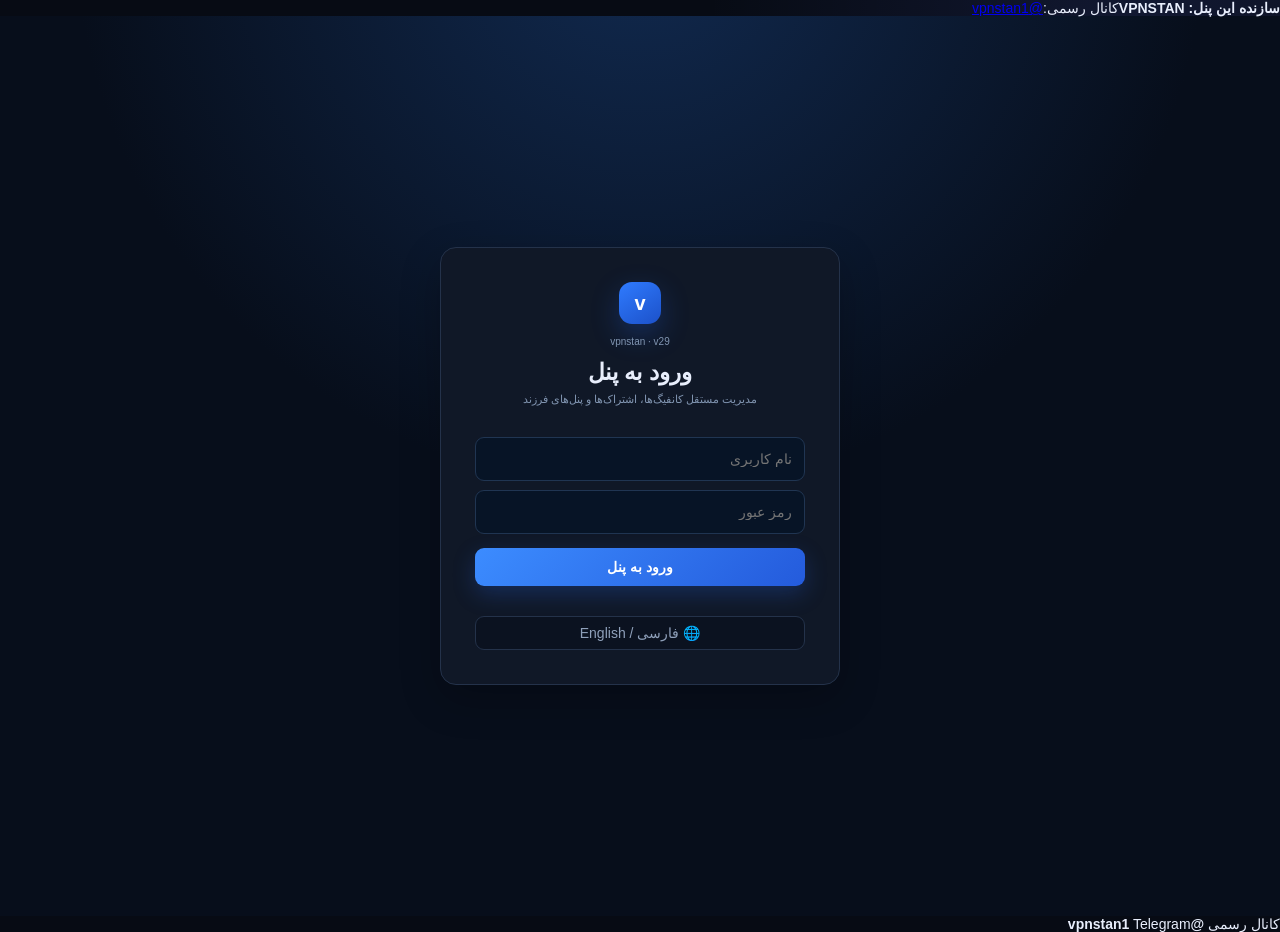
==== commit c4fb1cbc: "Add files via upload" ====
--- a/web/index.html
+++ b/web/index.html
@@ -1,7 +1,7 @@
 <!doctype html><html lang="fa" dir="rtl"><head><meta charset="utf-8"><meta name="viewport" content="width=device-width,initial-scale=1"><title>vpnstan</title><link rel="stylesheet" href="/style.css"></head><body><div class="creator-banner"><b>سازنده این پنل: VPNSTAN</b><span>کانال رسمی:</span><a href="https://t.me/vpnstan1" target="_blank" rel="noopener">@vpnstan1</a></div>
-<div id="login" class="login"><div class="login-box"><div class="logo">v</div><div class="muted">vpnstan · v28</div><h1>ورود به پنل</h1><p>مدیریت مستقل کانفیگ‌ها، اشتراک‌ها و پنل‌های فرزند</p><input id="username" placeholder="نام کاربری" autocomplete="username"><input id="password" type="password" placeholder="رمز عبور" autocomplete="current-password"><button class="btn primary" onclick="login()">ورود به پنل</button><div id="loginMsg" class="msg"></div><div class="login-lang"><button class="ghost" onclick="setLanguage(currentLang==='fa'?'en':'fa')">🌐 فارسی / English</button></div></div></div>
+<div id="login" class="login"><div class="login-box"><div class="logo">v</div><div class="muted">vpnstan · v29</div><h1>ورود به پنل</h1><p>مدیریت مستقل کانفیگ‌ها، اشتراک‌ها و پنل‌های فرزند</p><input id="username" placeholder="نام کاربری" autocomplete="username"><input id="password" type="password" placeholder="رمز عبور" autocomplete="current-password"><button class="btn primary" onclick="login()">ورود به پنل</button><div id="loginMsg" class="msg"></div><div class="login-lang"><button class="ghost" onclick="setLanguage(currentLang==='fa'?'en':'fa')">🌐 فارسی / English</button></div></div></div>
 <div id="app" class="app hidden"><aside>
-<div class="brand"><span class="brand-logo"><svg viewBox="0 0 32 32" fill="none"><path d="M16 2.8 27 7v8.2c0 7-4.6 11.6-11 14-6.4-2.4-11-7-11-14V7l11-4.2Z" fill="white" opacity=".95"/><path d="M16 7.1 22.6 9.6v5.2c0 4.1-2.5 7.2-6.6 9-4.1-1.8-6.6-4.9-6.6-9V9.6L16 7.1Z" fill="#2f7bff"/></svg></span><div><b>vpnstan</b><small>Independent Panel · v28</small></div></div>
+<div class="brand"><span class="brand-logo"><svg viewBox="0 0 32 32" fill="none"><path d="M16 2.8 27 7v8.2c0 7-4.6 11.6-11 14-6.4-2.4-11-7-11-14V7l11-4.2Z" fill="white" opacity=".95"/><path d="M16 7.1 22.6 9.6v5.2c0 4.1-2.5 7.2-6.6 9-4.1-1.8-6.6-4.9-6.6-9V9.6L16 7.1Z" fill="#2f7bff"/></svg></span><div><b>vpnstan</b><small>Independent Panel · v29</small></div></div>
 <button class="nav active" data-tab="dashboard" data-perm="overview"><span class="nav-icon"><svg viewBox="0 0 24 24" fill="none" stroke="currentColor" stroke-width="1.8"><path d="m3 11 9-8 9 8"/><path d="M5 10v10h14V10M9 20v-6h6v6"/></svg></span><span class="nav-label">داشبورد</span><small>Overview</small></button>
 <button class="nav" data-tab="clients" data-perm="clients_view"><span class="nav-icon"><svg viewBox="0 0 24 24" fill="none" stroke="currentColor" stroke-width="1.8"><circle cx="9" cy="8" r="3"/><path d="M3 20c.5-4 2.5-6 6-6s5.5 2 6 6M16 5.5a3 3 0 0 1 0 5.8M17 14c2.5.2 3.8 2 4 4"/></svg></span><span class="nav-label">کاربران</span></button>
 <button class="nav" data-tab="clients" data-perm="clients_view"><span class="nav-icon"><svg viewBox="0 0 24 24" fill="none" stroke="currentColor" stroke-width="1.8"><rect x="4" y="3" width="16" height="18" rx="2"/><path d="M8 7h8M8 11h8M8 15h5"/></svg></span><span class="nav-label">ساخت کانفیگ</span></button>
@@ -14,49 +14,40 @@
 <button class="nav" data-tab="account" data-perm="overview"><span class="nav-icon"><svg viewBox="0 0 24 24" fill="none" stroke="currentColor" stroke-width="1.8"><circle cx="12" cy="8" r="3.5"/><path d="M5 21c.7-4.4 3-6.5 7-6.5s6.3 2.1 7 6.5"/></svg></span><span class="nav-label">حساب من</span></button>
 <button id="adminNav" class="nav hidden" data-tab="admin" data-perm="admin"><span class="nav-icon"><svg viewBox="0 0 24 24" fill="none" stroke="currentColor" stroke-width="1.8"><path d="M12 3 20 6v5c0 5-3.2 8.2-8 10-4.8-1.8-8-5-8-10V6l8-3Z"/><path d="m9 12 2 2 4-4"/></svg></span><span class="nav-label">مدیریت پنل</span></button>
 <div class="aside-foot"><span class="green"></span> سرویس آنلاین</div></aside>
-<main><header><div class="header-left"><button class="menu-btn" id="sidebarToggle" aria-label="باز و بسته کردن نوار کناری" title="باز/بسته کردن نوار کناری">☰</button><div class="header-title"><div id="title">داشبورد</div><small>مدیریت سرویس vpnstan · نسخه v28</small></div></div><div class="header-actions"><label class="lang-switch" title="Language"><span>🌐</span><select id="langSelect" aria-label="Language"><option value="fa">فارسی</option><option value="en">English</option></select></label><span id="currentPanelBadge" class="version-badge">v28</span><button class="icon-btn" aria-label="Notifications"><svg viewBox="0 0 24 24" fill="none" stroke="currentColor" stroke-width="1.8"><path d="M18 9a6 6 0 0 0-12 0c0 7-3 7-3 9h18c0-2-3-2-3-9M10 21h4"/></svg></button><div class="account-menu-wrap"><button class="user-pill" id="userMenuBtn" type="button" onclick="toggleUserMenu()" aria-expanded="false"><span class="user-avatar"><svg viewBox="0 0 24 24" fill="none" stroke="currentColor" stroke-width="1.8"><circle cx="12" cy="8" r="3.5"/><path d="M5 21c.7-4.4 3-6.5 7-6.5s6.3 2.1 7 6.5"/></svg></span><span id="headerUser">admin</span><span class="chev">⌄</span></button><div id="userDropdown" class="user-dropdown hidden"><div class="user-drop-head"><span class="drop-avatar"><svg viewBox="0 0 24 24" fill="none" stroke="currentColor" stroke-width="1.8"><circle cx="12" cy="8" r="3.5"/><path d="M5 21c.7-4.4 3-6.5 7-6.5s6.3 2.1 7 6.5"/></svg></span><div><b id="dropUsername">admin</b><small id="dropRole">ادمین</small></div></div><div class="drop-quota"><div><span>حجم مصرفی پنل</span><b id="dropQuota">0 B / 0 B</b></div><div class="drop-quota-bar"><i id="dropQuotaFill"></i></div></div><div class="drop-actions"><button type="button" onclick="openMyAccount()"><span>👤</span> حساب من</button><button type="button" onclick="showPanelUsage()"><span>📊</span> حجم پنل</button><button type="button" onclick="switchAccount()"><span>⇄</span> تغییر اکانت</button><button type="button" class="drop-logout" onclick="logout()"><span>↪</span> خروج از پنل</button></div></div></div></div></header>
-<section id="dashboard" class="tab"><div class="dashboard-top"><div class="hero"><div><span class="eyebrow">VPNSTAN · DASHBOARD</span><h1>vpnstan</h1><p>به پنل <b style="color:#4d8dff">vpnstan</b> خوش آمدید<br>مدیریت آسان سرورها و کاربران، ساخت کانفیگ و لینک‌های اشتراک</p></div></div><div class="server-card"><div class="server-head"><div class="server-country"><span class="flag-nl"></span><div><b>Netherlands</b><small>موقعیت سرور</small></div></div><button class="server-settings" onclick="openTab('settings')">⚙ تنظیمات</button></div><div class="server-row"><span>آی‌پی سرور</span><b id="serverIp">—</b></div><div class="server-row"><span>نوع اتصال</span><b>TCP / UDP</b></div><div class="server-row"><span>پورت</span><b id="serverPort">443</b></div><div class="server-row"><span>وضعیت</span><b class="online"><span class="green"></span> آنلاین</b></div></div></div>
+<main><header><div class="header-left"><button class="menu-btn" id="sidebarToggle" aria-label="باز و بسته کردن نوار کناری" title="باز/بسته کردن نوار کناری">☰</button><div class="header-title"><div id="title">داشبورد</div><small>مدیریت سرویس vpnstan · نسخه v29</small></div></div><div class="header-actions"><label class="lang-switch" title="Language"><span>🌐</span><select id="langSelect" aria-label="Language"><option value="fa">فارسی</option><option value="en">English</option></select></label><span id="currentPanelBadge" class="version-badge">v29</span><button class="icon-btn" aria-label="Notifications"><svg viewBox="0 0 24 24" fill="none" stroke="currentColor" stroke-width="1.8"><path d="M18 9a6 6 0 0 0-12 0c0 7-3 7-3 9h18c0-2-3-2-3-9M10 21h4"/></svg></button><div class="account-menu-wrap"><button class="user-pill" id="userMenuBtn" type="button" onclick="toggleUserMenu()" aria-expanded="false"><span class="user-avatar"><svg viewBox="0 0 24 24" fill="none" stroke="currentColor" stroke-width="1.8"><circle cx="12" cy="8" r="3.5"/><path d="M5 21c.7-4.4 3-6.5 7-6.5s6.3 2.1 7 6.5"/></svg></span><span id="headerUser">admin</span><span class="chev">⌄</span></button><div id="userDropdown" class="user-dropdown hidden"><div class="user-drop-head"><span class="drop-avatar"><svg viewBox="0 0 24 24" fill="none" stroke="currentColor" stroke-width="1.8"><circle cx="12" cy="8" r="3.5"/><path d="M5 21c.7-4.4 3-6.5 7-6.5s6.3 2.1 7 6.5"/></svg></span><div><b id="dropUsername">admin</b><small id="dropRole">ادمین</small></div></div><div class="drop-quota"><div><span>حجم مصرفی پنل</span><b id="dropQuota">0 B / 0 B</b></div><div class="drop-quota-bar"><i id="dropQuotaFill"></i></div></div><div class="drop-actions"><button type="button" onclick="openMyAccount()"><span>👤</span> حساب من</button><button type="button" onclick="showPanelUsage()"><span>📊</span> حجم پنل</button><button type="button" onclick="switchAccount()"><span>⇄</span> تغییر اکانت</button><button type="button" class="drop-logout" onclick="logout()"><span>↪</span> خروج از پنل</button></div></div></div></div></header>
+<section id="dashboard" class="tab" data-tab-root><div class="dashboard-top"><div class="hero"><div><span class="eyebrow">VPNSTAN · DASHBOARD</span><h1>vpnstan</h1><p>به پنل <b style="color:#4d8dff">vpnstan</b> خوش آمدید<br>مدیریت آسان سرورها و کاربران، ساخت کانفیگ و لینک‌های اشتراک</p></div></div><div class="server-card"><div class="server-head"><div class="server-country"><span class="flag-nl"></span><div><b>Netherlands</b><small>موقعیت سرور</small></div></div><button class="server-settings" onclick="openTab('settings')">⚙ تنظیمات</button></div><div class="server-row"><span>آی‌پی سرور</span><b id="serverIp">—</b></div><div class="server-row"><span>نوع اتصال</span><b>TCP / UDP</b></div><div class="server-row"><span>پورت</span><b id="serverPort">443</b></div><div class="server-row"><span>وضعیت</span><b class="online"><span class="green"></span> آنلاین</b></div></div></div>
 
 
 
 
-<!-- v28 HOME: 3X-UI 2.9.0-inspired overview -->
-<section class="v28-home-overview" id="v28HomeOverview">
-  <div class="v28-gauges">
-    <div class="v28-gauge-card"><div class="v28-gauge"><svg viewBox="0 0 120 70"><path class="track" d="M12 60 A48 48 0 0 1 108 60"/><path class="value" d="M12 60 A48 48 0 0 1 108 60" style="--pct:18"/></svg><b id="v28Cpu">--%</b></div><span>CPU &amp; Cores</span></div>
-    <div class="v28-gauge-card"><div class="v28-gauge"><svg viewBox="0 0 120 70"><path class="track" d="M12 60 A48 48 0 0 1 108 60"/><path class="value" d="M12 60 A48 48 0 0 1 108 60" style="--pct:42"/></svg><b id="v28Ram">--%</b></div><span>RAM</span><small id="v28RamText">-- / -- GB</small></div>
-    <div class="v28-gauge-card"><div class="v28-gauge"><svg viewBox="0 0 120 70"><path class="track" d="M12 60 A48 48 0 0 1 108 60"/><path class="value" d="M12 60 A48 48 0 0 1 108 60" style="--pct:35"/></svg><b id="v28Swap">--%</b></div><span>Swap</span><small id="v28SwapText">-- / -- GB</small></div>
-    <div class="v28-gauge-card"><div class="v28-gauge"><svg viewBox="0 0 120 70"><path class="track" d="M12 60 A48 48 0 0 1 108 60"/><path class="value" d="M12 60 A48 48 0 0 1 108 60" style="--pct:31"/></svg><b id="v28Disk">--%</b></div><span>Disk</span><small id="v28DiskText">-- / -- GB</small></div>
+<!-- v29 HOME: 3X-UI 2.9.0-inspired overview -->
+<section class="v29-home-overview" id="v29HomeOverview">
+  <div class="v29-gauges">
+    <div class="v29-gauge-card"><div class="v29-gauge"><svg viewBox="0 0 120 70"><path class="track" d="M12 60 A48 48 0 0 1 108 60"/><path class="value" d="M12 60 A48 48 0 0 1 108 60" style="--pct:18"/></svg><b id="v29Cpu">--%</b></div><span>CPU &amp; Cores</span></div>
+    <div class="v29-gauge-card"><div class="v29-gauge"><svg viewBox="0 0 120 70"><path class="track" d="M12 60 A48 48 0 0 1 108 60"/><path class="value" d="M12 60 A48 48 0 0 1 108 60" style="--pct:42"/></svg><b id="v29Ram">--%</b></div><span>RAM</span><small id="v29RamText">-- / -- GB</small></div>
+    <div class="v29-gauge-card"><div class="v29-gauge"><svg viewBox="0 0 120 70"><path class="track" d="M12 60 A48 48 0 0 1 108 60"/><path class="value" d="M12 60 A48 48 0 0 1 108 60" style="--pct:35"/></svg><b id="v29Swap">--%</b></div><span>Swap</span><small id="v29SwapText">-- / -- GB</small></div>
+    <div class="v29-gauge-card"><div class="v29-gauge"><svg viewBox="0 0 120 70"><path class="track" d="M12 60 A48 48 0 0 1 108 60"/><path class="value" d="M12 60 A48 48 0 0 1 108 60" style="--pct:31"/></svg><b id="v29Disk">--%</b></div><span>Disk</span><small id="v29DiskText">-- / -- GB</small></div>
   </div>
 
-  <div class="v28-info-grid">
-    <div class="v28-info"><b>3X-UI</b><span class="v28-pill">v2.9.0 Style</span><span class="v28-pill">VPNSTAN</span></div>
-    <div class="v28-info"><b>Uptime</b><span id="v28Uptime" class="v28-pill">--</span></div>
-    <div class="v28-info"><b>Xray</b><span class="v28-pill green">Running</span><span class="v28-pill pink">Stop</span><span class="v28-pill pink">Restart</span></div>
-    <div class="v28-info"><b>Manage</b><span class="v28-pill">Logs</span><span class="v28-pill">Config</span><span class="v28-pill">Backup &amp; Restore</span></div>
-    <div class="v28-info"><b>System Load</b><span id="v28Load" class="v28-pill green">--</span></div>
-    <div class="v28-info"><b>Usage</b><span id="v28Usage" class="v28-pill green">RAM --</span><span id="v28Clients" class="v28-pill green">Clients --</span></div>
-    <div class="v28-info"><span class="v28-pill">IPv4</span><span class="v28-pill">IPv6</span></div>
-    <div class="v28-info"><span class="v28-pill">TCP: --</span><span class="v28-pill">UDP: --</span></div>
-    <div class="v28-info"><span class="v28-pill">↑ Up: --</span><span class="v28-pill">↓ Down: --</span></div>
-    <div class="v28-info"><span class="v28-pill">↑ Out: --</span><span class="v28-pill">↓ In: --</span></div>
+  <div class="v29-info-grid">
+    <div class="v29-info"><b>3X-UI</b><span class="v29-pill">v2.9.0 Style</span><span class="v29-pill">VPNSTAN</span></div>
+    <div class="v29-info"><b>Uptime</b><span id="v29Uptime" class="v29-pill">--</span></div>
+    <div class="v29-info"><b>Xray</b><span class="v29-pill green">Running</span><span class="v29-pill pink">Stop</span><span class="v29-pill pink">Restart</span></div>
+    <div class="v29-info"><b>Manage</b><span class="v29-pill">Logs</span><span class="v29-pill">Config</span><span class="v29-pill">Backup &amp; Restore</span></div>
+    <div class="v29-info"><b>System Load</b><span id="v29Load" class="v29-pill green">--</span></div>
+    <div class="v29-info"><b>Usage</b><span id="v29Usage" class="v29-pill green">RAM --</span><span id="v29Clients" class="v29-pill green">Clients --</span></div>
+    <div class="v29-info"><span class="v29-pill">IPv4</span><span class="v29-pill">IPv6</span></div>
+    <div class="v29-info"><span class="v29-pill">TCP: --</span><span class="v29-pill">UDP: --</span></div>
+    <div class="v29-info"><span class="v29-pill">↑ Up: --</span><span class="v29-pill">↓ Down: --</span></div>
+    <div class="v29-info"><span class="v29-pill">↑ Out: --</span><span class="v29-pill">↓ In: --</span></div>
   </div>
 
-  <div class="v28-summary">
-    <div><span>Total Sent/Received:</span><b id="v28SentRecv">--</b></div>
-    <div><span>Total Usage:</span><b id="v28TotalUsage">--</b></div>
-    <div><span>Total Inbounds:</span><b id="v28Inbounds">--</b></div>
-    <div><span>Clients:</span><b id="v28ClientSummary">--</b></div>
+  <div class="v29-summary">
+    <div><span>Total Sent/Received:</span><b id="v29SentRecv">--</b></div>
+    <div><span>Total Usage:</span><b id="v29TotalUsage">--</b></div>
+    <div><span>Clients:</span><b id="v29ClientSummary">--</b></div>
   </div>
 
-  <div class="v28-inbounds panel">
-    <div class="v28-inbounds-head">
-      <div><button class="v28-green-btn" onclick="openTab('clients')">＋ Add Inbound</button><button class="v28-action-btn">General Actions</button></div>
-      <div><h2>Inbounds</h2><small>مدیریت کانفیگ‌ها و کلاینت‌ها</small></div>
-    </div>
-    <div class="v28-inbound-tools"><span class="v28-dot">●</span><input placeholder="Search" id="v28InboundSearch" oninput="v28FilterInbounds(this.value)"></div>
-    <div class="v28-table-wrap"><table class="v28-inbound-table"><thead><tr><th>ID</th><th>Menu</th><th>Enabled</th><th>Remark</th><th>Port</th><th>Protocol</th><th>Clients</th><th>Traffic</th><th>Duration</th></tr></thead><tbody id="v28InboundBody"></tbody></table></div>
-  </div>
 </section>
 
 <div class="stats"><div><span>کل کاربران</span><b id="count">0</b><span class="stat-icon"><svg viewBox="0 0 24 24" fill="none" stroke="currentColor" stroke-width="1.8"><circle cx="9" cy="8" r="3"/><path d="M3 20c.5-4 2.5-6 6-6s5.5 2 6 6M16 5.5a3 3 0 0 1 0 5.8M17 14c2.5.2 3.8 2 4 6"/></svg></span></div><div><span>کل کانفیگ‌ها</span><b id="configCount">0</b><span class="stat-icon"><svg viewBox="0 0 24 24" fill="none" stroke="currentColor" stroke-width="1.8"><path d="M6 3h9l4 4v14H6z"/><path d="M15 3v5h4M9 12h6M9 16h6"/></svg></span></div><div><span>لینک‌های ساب</span><b id="subCountDash">0</b><span class="stat-icon"><svg viewBox="0 0 24 24" fill="none" stroke="currentColor" stroke-width="1.8"><path d="M8 12h8M12 8l4 4-4 4"/><path d="M5 7h4M15 17h4"/></svg></span></div><div><span>وضعیت سرور</span><b class="ok">آنلاین</b><span class="stat-icon"><svg viewBox="0 0 24 24" fill="none" stroke="currentColor" stroke-width="1.8"><rect x="4" y="4" width="16" height="16" rx="3"/><path d="M8 9h8M8 13h8M8 17h4"/></svg></span></div></div>
@@ -82,20 +73,20 @@
 <div class="dashboard-grid"><div class="panel traffic-panel"><div class="panel-head"><div><h2>آمار مصرف ترافیک</h2><p>نمایش مصرف فعلی کانفیگ‌ها</p></div><span class="soft-badge">زنده</span></div><div class="traffic-chart"><svg id="trafficChart" viewBox="0 0 800 205" preserveAspectRatio="none"><defs><linearGradient id="chartFill" x1="0" x2="0" y1="0" y2="1"><stop offset="0" stop-color="#2f7bff" stop-opacity=".35"/><stop offset="1" stop-color="#2f7bff" stop-opacity="0"/></linearGradient></defs><path id="chartArea" d="M0 180 L50 170 L100 175 L150 150 L200 155 L250 120 L300 135 L350 105 L400 125 L450 92 L500 115 L550 75 L600 100 L650 62 L700 85 L750 45 L800 70 L800 205 L0 205 Z" fill="url(#chartFill)"/><polyline id="chartLine" points="0,180 50,170 100,175 150,150 200,155 250,120 300,135 350,105 400,125 450,92 500,115 550,75 600,100 650,62 700,85 750,45 800,70" fill="none" stroke="#3f8bff" stroke-width="3" stroke-linecap="round" stroke-linejoin="round"/></svg></div><div class="traffic-labels"><span>0</span><span>5 GB</span><span>10 GB</span><span>15 GB</span><span>20 GB</span></div></div><div class="panel usage-side"><div class="panel-head"><div><h2>مصرف کل ترافیک</h2><p>بر اساس کل کانفیگ‌ها</p></div></div><div class="ring" id="usageRing"><div class="ring-content"><b id="usagePct">0%</b><span>مصرف شده</span></div></div><div class="usage-top"><span>مصرف</span><strong id="usageText">0 B / 0 B</strong></div><div class="usage-bar"><div class="usage-fill" id="usageFill" style="width:0%"></div></div></div></div>
 <div class="panel"><h2 class="quick-title">عملیات سریع</h2><div class="quick-grid"><div class="quick-card" onclick="openTab('settings')"><span class="quick-icon"><svg viewBox="0 0 24 24" fill="none" stroke="currentColor" stroke-width="1.8"><circle cx="12" cy="12" r="3"/><path d="m19 13 2-1-2-1-.5-2 1-1.7-1.8-1.8-1.7 1 2-.5 1 2 1-1 2-1.8-1.8-1 1.7.5 2 2 1-2 1-1 2 1.8 1.8-1.7 1-.5 2 1 1.8-1.8-1-1.7.5-2 2Z"/></svg></span><div><b>تنظیمات پنل</b><small>مدیریت تنظیمات vpnstan</small></div></div><div class="quick-card" onclick="openTab('clients')"><span class="quick-icon"><svg viewBox="0 0 24 24" fill="none" stroke="currentColor" stroke-width="1.8"><path d="M6 3h9l4 4v14H6z"/><path d="M15 3v5h4M9 12h6M9 16h4"/></svg></span><div><b>ساخت کانفیگ</b><small>ایجاد کانفیگ جدید</small></div></div><div class="quick-card" onclick="openTab('clients')"><span class="quick-icon"><svg viewBox="0 0 24 24" fill="none" stroke="currentColor" stroke-width="1.8"><circle cx="9" cy="8" r="3"/><path d="M3 20c.5-4 2.5-6 6-6s5.5 2 6 6M17 8v6M14 11h6"/></svg></span><div><b>افزودن کاربر</b><small>کاربر جدید اضافه کنید</small></div></div><div class="quick-card" onclick="openTab('subscriptions')"><span class="quick-icon"><svg viewBox="0 0 24 24" fill="none" stroke="currentColor" stroke-width="1.8"><path d="M5 12h14M13 6l6 6-6 6"/><path d="M5 6h5M5 18h5"/></svg></span><div><b>ساخت لینک ساب</b><small>ایجاد لینک اشتراک جدید</small></div></div></div></div>
 <div id="masterOverview" class="panel hidden"><div class="panel-head"><div><h2>پنل مادر</h2><p>ساخت پنل‌های فرزند روی همین سرویس</p></div><button class="ghost" onclick="openTab('admin')">مدیریت پنل‌ها</button></div><div id="overviewPanels" class="mini-grid"></div></div></section>
-<section id="clients" class="tab hidden"><div class="section-head"><div><h1>کلاینت‌ها</h1><p>ساخت و مدیریت کاربران سرویس</p></div></div><div class="grid2"><div class="panel create-panel"><div class="panel-title-row"><div><h2>ساخت کلاینت</h2><p class="muted">پروتکل را انتخاب کن؛ تنظیمات اختصاصی خودکار اعمال می‌شود.</p></div><span class="soft-badge">Auto</span></div><div class="form"><label>نام کلاینت</label><input id="name" placeholder="مثلاً Amir-01"><label>پروتکل</label><select id="protocol"><option value="vless">VLESS</option><option value="vmess">VMess</option><option value="trojan">Trojan</option><option value="wireguard">WireGuard</option><option value="dns">DNS</option></select><label>شبکه هدف</label><select id="carrierProfile"><option value="all">همه اپراتورها</option><option value="mci">همراه اول</option><option value="irancell">ایرانسل</option><option value="rightel">رایتل</option><option value="mokhaberat">مخابرات</option><option value="shatel_mobile">شاتل موبایل</option><option value="aptel">آپتل</option><option value="samantel">سامانتل</option><option value="asiatech">آسیاتک</option><option value="hiweb">های‌وب</option><option value="mobinnet">مبین‌نت</option><option value="custom">اپراتور سفارشی</option><option value="auto">خودکار</option></select><small class="muted">پروفایل شبکه برای انتخاب هدف کانفیگ است؛ عملکرد در همه مناطق و شرایط شبکه تضمین نمی‌شود.</small><label id="transportLabel">Transport</label><select id="transport"><option value="ws">WebSocket</option><option value="xhttp">XHTTP</option><option value="grpc">gRPC</option><option value="httpupgrade">HTTPUpgrade</option></select><div id="dnsField" class="conditional-field hidden"></div><div class="two"><div><label>حجم هر کانفیگ (GB)</label><input id="gb" type="number" min="1" value="50"></div><div><label>اعتبار هر کانفیگ (روز)</label><input id="days" type="number" min="1" value="30"></div></div><label>تعداد کانفیگ در یک ساب</label><input id="subCount" type="number" min="1" max="20" value="1"><small class="muted">مثلاً 3 یعنی سه کانفیگ جدا داخل یک Subscription.</small><button class="btn primary" onclick="createClient()">ساخت کانفیگ و لینک‌ها</button><div id="createMsg" class="msg"></div></div></div><div class="panel guide-panel"><div class="panel-title-row"><div><h2>تنظیم خودکار</h2><p class="muted">نیازی به ورود تنظیمات اضافه نیست.</p></div></div><div class="protocol-guide"><div><b>VLESS</b><span>WebSocket + TLS</span></div><div><b>VMess</b><span>WebSocket + TLS</span></div><div><b>WireGuard</b><span>Endpoint از تنظیمات</span></div><div><b>DNS</b><span>DNS اختصاصی DoH + سهمیه</span></div></div></div></div><div class="panel table-wrap"><div class="panel-head"><h2>لیست کلاینت‌ها</h2><button class="ghost" onclick="refresh()">↻ بروزرسانی</button></div><div id="clientsList"></div></div></section>
-<section id="configs" class="tab hidden"><div class="section-head"><div><h1>کانفیگ‌ها</h1><p>کانفیگ‌ها را جدا از بخش ساخت، مشاهده و کپی کن.</p></div></div><div id="configList" class="cards-list"></div></section>
-<section id="subscriptions" class="tab hidden">
+<section id="clients" class="tab hidden" data-tab-root><div class="section-head"><div><h1>کلاینت‌ها</h1><p>ساخت و مدیریت کاربران سرویس</p></div></div><div class="grid2"><div class="panel create-panel"><div class="panel-title-row"><div><h2>ساخت کلاینت</h2><p class="muted">پروتکل را انتخاب کن؛ تنظیمات اختصاصی خودکار اعمال می‌شود.</p></div><span class="soft-badge">Auto</span></div><div class="form"><label>نام کلاینت</label><input id="name" placeholder="مثلاً Amir-01"><label>پروتکل</label><select id="protocol"><option value="vless">VLESS</option><option value="vmess">VMess</option><option value="trojan">Trojan</option><option value="wireguard">WireGuard</option><option value="dns">DNS</option></select><label>شبکه هدف</label><select id="carrierProfile"><option value="all">همه اپراتورها</option><option value="mci">همراه اول</option><option value="irancell">ایرانسل</option><option value="rightel">رایتل</option><option value="mokhaberat">مخابرات</option><option value="shatel_mobile">شاتل موبایل</option><option value="aptel">آپتل</option><option value="samantel">سامانتل</option><option value="asiatech">آسیاتک</option><option value="hiweb">های‌وب</option><option value="mobinnet">مبین‌نت</option><option value="custom">اپراتور سفارشی</option><option value="auto">خودکار</option></select><small class="muted">پروفایل شبکه برای انتخاب هدف کانفیگ است؛ عملکرد در همه مناطق و شرایط شبکه تضمین نمی‌شود.</small><label id="transportLabel">Transport</label><select id="transport"><option value="ws">WebSocket</option><option value="xhttp">XHTTP</option><option value="grpc">gRPC</option><option value="httpupgrade">HTTPUpgrade</option></select><div id="dnsField" class="conditional-field hidden"></div><div class="two"><div><label>حجم هر کانفیگ (GB)</label><input id="gb" type="number" min="1" value="50"></div><div><label>اعتبار هر کانفیگ (روز)</label><input id="days" type="number" min="1" value="30"></div></div><label>تعداد کانفیگ در یک ساب</label><input id="subCount" type="number" min="1" max="20" value="1"><small class="muted">مثلاً 3 یعنی سه کانفیگ جدا داخل یک Subscription.</small><button class="btn primary" onclick="createClient()">ساخت کانفیگ و لینک‌ها</button><div id="createMsg" class="msg"></div></div></div><div class="panel guide-panel"><div class="panel-title-row"><div><h2>تنظیم خودکار</h2><p class="muted">نیازی به ورود تنظیمات اضافه نیست.</p></div></div><div class="protocol-guide"><div><b>VLESS</b><span>WebSocket + TLS</span></div><div><b>VMess</b><span>WebSocket + TLS</span></div><div><b>WireGuard</b><span>Endpoint از تنظیمات</span></div><div><b>DNS</b><span>DNS اختصاصی DoH + سهمیه</span></div></div></div></div><div class="panel table-wrap"><div class="panel-head"><h2>لیست کلاینت‌ها</h2><button class="ghost" onclick="refresh()">↻ بروزرسانی</button></div><div id="clientsList"></div></div></section>
+<section id="configs" class="tab hidden" data-tab-root><div class="section-head"><div><h1>کانفیگ‌ها</h1><p>کانفیگ‌ها را جدا از بخش ساخت، مشاهده و کپی کن.</p></div></div><div id="configList" class="cards-list"></div></section>
+<section id="subscriptions" class="tab hidden" data-tab-root>
 <div class="sub-page-head"><div><span class="eyebrow">VPNSTAN · SUBSCRIPTIONS</span><h1>اشتراک‌های سرویس</h1><p>مدیریت حرفه‌ای لینک‌های Subscription، حجم مصرفی و کانفیگ‌های هر اشتراک</p></div><div class="sub-head-actions"><button class="ghost" onclick="refresh()">↻ بروزرسانی</button><button class="btn primary" onclick="openTab('clients')">＋ ساخت اشتراک</button></div></div>
 <div class="sub-metrics"><div class="sub-metric"><span class="metric-icon blue">↯</span><div><small>کل اشتراک‌ها</small><b id="subTotalCount">0</b></div></div><div class="sub-metric"><span class="metric-icon greenx">✓</span><div><small>اشتراک فعال</small><b id="subActiveCount">0</b></div></div><div class="sub-metric"><span class="metric-icon purple">⌁</span><div><small>کل کانفیگ‌ها</small><b id="subConfigCount">0</b></div></div><div class="sub-metric"><span class="metric-icon orange">◷</span><div><small>مصرف کل</small><b id="subUsageCount">0 B</b></div></div></div>
 <div class="sub-toolbar"><div><b>Subscription های شما</b><span>لینک هر اشتراک را مستقیم کپی یا مدیریت کنید.</span></div><div class="sub-toolbar-status"><i></i> سرویس آنلاین</div></div>
 <div id="subList" class="sub-cards-grid"></div></section>
-<section id="dns" class="tab hidden"><div class="section-head"><div><h1>DNS اختصاصی</h1><p>DNS اختصاصی پنل؛ برای DNSChanger از حالت TCP با Host و Port ریلیوی استفاده کن. DoH نیز برای برنامه‌های سازگار موجود است.</p></div></div><div id="dnsList" class="cards-list"></div></section>
-<section id="telegram" class="tab hidden"><div class="section-head"><div><h1>ربات فروش تلگرام</h1><p>اتصال اولیه فقط از اینجا انجام می‌شود؛ مدیریت فروشگاه و امکانات ربات داخل خود ربات تلگرام انجام می‌شود.</p></div></div><div class="grid2"><div class="panel"><h2>اتصال اولیه ربات</h2><div class="form"><label>توکن BotFather</label><input id="tgToken" type="password" placeholder="123456:ABC..." autocomplete="off"><label>آیدی عددی ادمین ربات (اختیاری)</label><input id="tgAdminId" inputmode="numeric" placeholder="خالی بگذار؛ بعداً داخل ربات /claimadmin بزن"><label class="checkline"><input id="tgEnabled" type="checkbox"> فعال‌سازی ربات</label><div class="telegram-status" id="tgStatus">وضعیت: غیرفعال</div><div class="modal-actions"><button class="ghost" onclick="testTelegram()">تست اتصال</button><button class="btn primary" onclick="saveTelegram()">ذخیره و فعال‌سازی</button></div><div id="tgMsg" class="msg"></div></div></div><div class="panel"><h2>مدیریت داخل تلگرام</h2><div class="callout"><b>همه امکانات فروشگاه داخل ربات قرار گرفت.</b><br><br>🛒 فروش پلن‌ها و سفارش<br>💳 شماره کارت و نام صاحب کارت<br>📦 اشتراک‌های کاربر<br>🎁 تست رایگان<br>🔄 تمدید و حجم اضافه<br>🤝 دعوت دوستان و پاداش<br>💰 کیف پول و شارژ توسط ادمین<br>🎫 پشتیبانی و پاسخ تیکت<br>📊 آمار ربات<br>📢 پیام همگانی<br>⚙️ تنظیمات فروشگاه و پلن‌ها</div><p class="muted">بعد از اتصال، داخل ربات دستور <code>/claimadmin</code> را بفرست تا آیدی ادمین خودکار ثبت شود. سپس <code>/admin</code> را بزن. پلن‌ها فقط از داخل ربات اضافه می‌شوند: <code>/addplan نام | حجم | روز | قیمت</code> و شماره کارت با <code>/setcard 6037...</code> تنظیم می‌شود.</p></div></div></section><section id="account" class="tab hidden"><div class="section-head"><div><h1>حساب من</h1><p>تغییر نام کاربری و رمز عبور ورود به پنل</p></div></div><div class="panel"><div class="form"><label>نام کاربری جدید</label><input id="accUser"><label>رمز فعلی</label><input id="accOld" type="password"><label>رمز جدید</label><input id="accNew" type="password"><button class="btn primary" onclick="changeAccount()">ذخیره اطلاعات ورود</button><div id="accMsg" class="msg"></div></div></div></section>
-<section id="admin" class="tab hidden"><div class="section-head"><div><h1>مدیریت پنل‌ها</h1><p>از پنل مادر، پنل فرزند بساز؛ هر پنل روی همین سرویس اجرا می‌شود و دسترسی جداگانه دارد.</p></div></div><div class="grid2"><div class="panel"><h2>ساخت پنل فرزند</h2><p class="muted">IP سازنده به‌صورت خودکار تشخیص داده می‌شود. می‌توانی IP مجاز ورود را هم محدود کنی.</p><div class="form"><label>نام پنل</label><input id="panelName" placeholder="مثلاً پنل نمایندگی امیر"><label>نام کاربری پنل</label><input id="panelUser" placeholder="amir-panel"><label>رمز عبور</label><input id="panelPass" type="password"><label>IP مجاز (اختیاری)</label><input id="panelAllowedIp" placeholder="مثلاً 1.2.3.4 یا چند IP با کاما"><div class="permission-box"><b>دسترسی‌های پنل</b><label><input type="checkbox" id="pView" checked> مشاهده کلاینت و کانفیگ</label><label><input type="checkbox" id="pCreate" checked> ساخت کانفیگ</label><label><input type="checkbox" id="pEdit" checked> ویرایش کانفیگ</label><label><input type="checkbox" id="pDelete"> حذف کانفیگ</label><label><input type="checkbox" id="pSub" checked> مشاهده Subscription</label><label><input type="checkbox" id="pDns" checked> مشاهده DNS</label><label><input type="checkbox" id="pSettings"> دسترسی تنظیمات</label></div><button class="btn primary" onclick="createPanel()">ساخت پنل فرزند</button><div id="panelMsg" class="msg"></div></div></div><div class="panel"><div class="panel-head"><div><h2>پنل‌های ساخته‌شده</h2><p class="muted">پنل فرزند URL جداگانه ندارد؛ با همان دامنه و همین سرویس وارد می‌شود.</p></div><button class="ghost" onclick="loadPanels()">↻</button></div><div id="panelsList"></div></div></div><div class="panel"><div class="panel-head"><div><h2>IP تشخیص‌داده‌شده</h2><p class="muted">برای پنل جدید هنگام ساخت ذخیره می‌شود.</p></div></div><div class="detected-ip" id="detectedIp">—</div></div><div class="panel"><h2>اکانت‌های ورود قدیمی</h2><div id="usersList"></div></div></section>
-<section id="api" class="tab hidden"><div class="section-head"><div><h1>API</h1><p>مدیریت اتصال API پنل VPNSTAN برای Bot Hub و سرویس‌های خارجی</p></div><span class="soft-badge">REST API</span></div><div class="grid2"><div class="panel"><div class="panel-head"><div><h2>🔐 کلید دسترسی API</h2><p class="muted">این کلید را فقط در سرویس مورد اعتماد مثل Bot Hub قرار بده.</p></div><span class="tag">Secure</span></div><div class="form"><label>API Key</label><input id="apiPageKey" type="password" readonly placeholder="در حال دریافت..."><label>آدرس پایه API</label><input id="apiPageUrl" readonly><div class="modal-actions"><button class="ghost" onclick="copyApiPageKey()">📋 کپی کلید</button><button class="ghost" onclick="copyApiPageUrl()">🔗 کپی آدرس</button><button class="ghost" onclick="regenerateBotApiKey(true)">🔄 ساخت کلید جدید</button></div><div id="apiPageMsg" class="msg"></div></div></div><div class="panel"><h2>اتصال به Bot Hub</h2><div class="callout"><b>تنظیمات Bot Hub</b><br>نوع پنل: <code>vpnstan</code><br>Base URL: آدرس همین پنل بدون <code>/api</code><br>API Key: کلید بالا</div><h3 style="margin-top:18px">هدر احراز هویت</h3><pre class="api-code">X-API-Key: YOUR_API_KEY</pre><pre class="api-code">Authorization: Bearer YOUR_API_KEY</pre></div></div><div class="panel" style="margin-top:16px"><div class="panel-head"><div><h2>Endpoint های آماده</h2><p class="muted">مسیرهایی که Bot Hub می‌تواند از VPNSTAN استفاده کند.</p></div><button class="ghost" onclick="loadApiPage()">↻ بروزرسانی</button></div><div class="api-endpoints"><div><span class="method get">GET</span><code>/api/bot/info</code><small>اطلاعات اتصال API</small></div><div><span class="method get">GET</span><code>/api/server/status</code><small>وضعیت سرور و Xray</small></div><div><span class="method get">GET</span><code>/api/clients</code><small>لیست کلاینت‌ها</small></div><div><span class="method get">GET</span><code>/api/traffic</code><small>ترافیک مصرفی</small></div><div><span class="method post">POST</span><code>/api/clients/create</code><small>ساخت کلاینت</small></div><div><span class="method post">POST</span><code>/api/clients/{id}/renew</code><small>تمدید</small></div><div><span class="method post">POST</span><code>/api/clients/{id}/volume</code><small>افزودن حجم</small></div><div><span class="method post">POST</span><code>/api/clients/{id}/toggle</code><small>فعال/غیرفعال</small></div><div><span class="method post">POST</span><code>/api/clients/{id}/delete</code><small>حذف کلاینت</small></div></div></div></section>
-<section id="settings" class="tab hidden"><div class="section-head"><div><h1>تنظیمات</h1><p>تنظیمات نود و خروجی اشتراک</p></div></div><div class="panel"><div class="grid2"><div class="form"><label>دامنه / Host نود</label><input id="setHost" placeholder="node.example.com"><label>پورت اتصال</label><input id="setPort" type="number" min="1" max="65535" value="443"><label>مسیر VLESS WebSocket</label><input id="setPath" value="/ws"><label>مسیر VMess WebSocket</label><input id="setVmessPath" value="/vmess"><label>مسیر XHTTP</label><input id="setXhttpPath" value="/xhttp"><label>gRPC Service</label><input id="setGrpcService" value="vpnstan"><label>مسیر gRPC</label><input id="setGrpcPath" value="/grpc"><label>مسیر HTTPUpgrade</label><input id="setUpgradePath" value="/upgrade"><label>مسیر VMess XHTTP</label><input id="setVmessXhttpPath" value="/vmess-xhttp"><label>مسیر VMess gRPC</label><input id="setVmessGrpcPath" value="/vmess-grpc"><label>مسیر VMess HTTPUpgrade</label><input id="setVmessUpgradePath" value="/vmess-upgrade"><label>مسیر Trojan WebSocket</label><input id="setTrojanPath" value="/trojan"><label>مسیر Trojan XHTTP</label><input id="setTrojanXhttpPath" value="/trojan-xhttp"><label>مسیر Trojan gRPC</label><input id="setTrojanGrpcPath" value="/trojan-grpc"><label>مسیر Trojan HTTPUpgrade</label><input id="setTrojanUpgradePath" value="/trojan-upgrade"><label>مسیر Subscription</label><input id="setSub" value="sub"></div><div class="form"><label>عنوان اشتراک</label><input id="setTitle" value="vpnstan"><label>پروفایل شبکه</label><select id="setCarrierProfile"><option value="all">همه اپراتورها</option><option value="mci">همراه اول</option><option value="irancell">ایرانسل</option><option value="rightel">رایتل</option><option value="mokhaberat">مخابرات</option><option value="shatel_mobile">شاتل موبایل</option><option value="aptel">آپتل</option><option value="samantel">سامانتل</option><option value="asiatech">آسیاتک</option><option value="hiweb">های‌وب</option><option value="mobinnet">مبین‌نت</option><option value="custom">اپراتور سفارشی</option><option value="auto">خودکار</option></select><label>تم پنل</label><select id="setTheme"><option value="dark">3X-UI Dark</option><option value="blue">Blue Night</option><option value="purple">Purple Night</option><option value="light">Light</option></select><label>لینک پشتیبانی</label><input id="setSupport" placeholder="https://..."><div class="callout"><b>🔐 API اتصال Bot Hub</b><br>این کلید را در ربات Cloudflare به‌عنوان API Key پنل VPNSTAN وارد کن. کلید را عمومی نکن.<label style="margin-top:10px">API Key</label><input id="botApiKey" type="password" readonly placeholder="در حال دریافت..."><label>آدرس API</label><input id="botApiUrl" readonly><div class="modal-actions"><button class="ghost" onclick="copyBotApiKey()">📋 کپی API Key</button><button class="ghost" onclick="regenerateBotApiKey()">🔄 ساخت کلید جدید</button></div></div><div class="callout"><b>DNS اختصاصی پنل</b><br>برای هر DNS یک لینک DoH اختصاصی با حجم و اعتبار جدا ساخته می‌شود.</div><label>WireGuard Endpoint</label><input id="setWgEndpoint" placeholder="example.com:51820"><label>WireGuard Server Public Key</label><input id="setWgKey" placeholder="Base64 public key"><button class="btn primary" onclick="saveSettings()">ذخیره تنظیمات</button><div id="setMsg" class="msg"></div></div></div><div class="panel backup-panel" style="margin-top:16px"><div class="panel-head"><div><h2>💾 بکاپ کامل پنل</h2><p class="muted">تمام اطلاعات داخل پنل شامل کانفیگ‌ها، حجم و مصرف، Subscriptionها، تنظیمات، اکانت‌ها، پنل‌های فرزند، اطلاعات ربات تلگرام و کیف پول داخل یک فایل ذخیره می‌شود.</p></div></div><div class="callout"><b>بکاپ قابل انتقال</b><br>فایل بکاپ را روی پنل VPNSTAN v28 یا نسخه‌های بعدی سازگار وارد کن تا اطلاعات پنل قبلی روی پنل جدید بازیابی شود. اطلاعات حساس مثل رمز ورود و توکن ربات هم داخل بکاپ هستند؛ فایل را در اختیار دیگران قرار نده.</div><div class="modal-actions"><button class="btn primary" onclick="downloadFullBackup()">⬇️ دریافت بکاپ کامل</button><label class="ghost" style="display:inline-flex;align-items:center;justify-content:center;cursor:pointer;padding:11px 16px;border-radius:10px"><input id="backupFile" type="file" accept=".vpnstan,.json,application/json" style="display:none" onchange="restoreFullBackup(this)">⬆️ بازیابی بکاپ</label></div><div id="backupMsg" class="msg"></div></div></section>
+<section id="dns" class="tab hidden" data-tab-root><div class="section-head"><div><h1>DNS اختصاصی</h1><p>DNS اختصاصی پنل؛ برای DNSChanger از حالت TCP با Host و Port ریلیوی استفاده کن. DoH نیز برای برنامه‌های سازگار موجود است.</p></div></div><div id="dnsList" class="cards-list"></div></section>
+<section id="telegram" class="tab hidden" data-tab-root><div class="section-head"><div><h1>ربات فروش تلگرام</h1><p>اتصال اولیه فقط از اینجا انجام می‌شود؛ مدیریت فروشگاه و امکانات ربات داخل خود ربات تلگرام انجام می‌شود.</p></div></div><div class="grid2"><div class="panel"><h2>اتصال اولیه ربات</h2><div class="form"><label>توکن BotFather</label><input id="tgToken" type="password" placeholder="123456:ABC..." autocomplete="off"><label>آیدی عددی ادمین ربات (اختیاری)</label><input id="tgAdminId" inputmode="numeric" placeholder="خالی بگذار؛ بعداً داخل ربات /claimadmin بزن"><label class="checkline"><input id="tgEnabled" type="checkbox"> فعال‌سازی ربات</label><div class="telegram-status" id="tgStatus">وضعیت: غیرفعال</div><div class="modal-actions"><button class="ghost" onclick="testTelegram()">تست اتصال</button><button class="btn primary" onclick="saveTelegram()">ذخیره و فعال‌سازی</button></div><div id="tgMsg" class="msg"></div></div></div><div class="panel"><h2>مدیریت داخل تلگرام</h2><div class="callout"><b>همه امکانات فروشگاه داخل ربات قرار گرفت.</b><br><br>🛒 فروش پلن‌ها و سفارش<br>💳 شماره کارت و نام صاحب کارت<br>📦 اشتراک‌های کاربر<br>🎁 تست رایگان<br>🔄 تمدید و حجم اضافه<br>🤝 دعوت دوستان و پاداش<br>💰 کیف پول و شارژ توسط ادمین<br>🎫 پشتیبانی و پاسخ تیکت<br>📊 آمار ربات<br>📢 پیام همگانی<br>⚙️ تنظیمات فروشگاه و پلن‌ها</div><p class="muted">بعد از اتصال، داخل ربات دستور <code>/claimadmin</code> را بفرست تا آیدی ادمین خودکار ثبت شود. سپس <code>/admin</code> را بزن. پلن‌ها فقط از داخل ربات اضافه می‌شوند: <code>/addplan نام | حجم | روز | قیمت</code> و شماره کارت با <code>/setcard 6037...</code> تنظیم می‌شود.</p></div></div></section><section id="account" class="tab hidden" data-tab-root><div class="section-head"><div><h1>حساب من</h1><p>تغییر نام کاربری و رمز عبور ورود به پنل</p></div></div><div class="panel"><div class="form"><label>نام کاربری جدید</label><input id="accUser"><label>رمز فعلی</label><input id="accOld" type="password"><label>رمز جدید</label><input id="accNew" type="password"><button class="btn primary" onclick="changeAccount()">ذخیره اطلاعات ورود</button><div id="accMsg" class="msg"></div></div></div></section>
+<section id="admin" class="tab hidden" data-tab-root><div class="section-head"><div><h1>مدیریت پنل‌ها</h1><p>از پنل مادر، پنل فرزند بساز؛ هر پنل روی همین سرویس اجرا می‌شود و دسترسی جداگانه دارد.</p></div></div><div class="grid2"><div class="panel"><h2>ساخت پنل فرزند</h2><p class="muted">IP سازنده به‌صورت خودکار تشخیص داده می‌شود. می‌توانی IP مجاز ورود را هم محدود کنی.</p><div class="form"><label>نام پنل</label><input id="panelName" placeholder="مثلاً پنل نمایندگی امیر"><label>نام کاربری پنل</label><input id="panelUser" placeholder="amir-panel"><label>رمز عبور</label><input id="panelPass" type="password"><label>IP مجاز (اختیاری)</label><input id="panelAllowedIp" placeholder="مثلاً 1.2.3.4 یا چند IP با کاما"><div class="permission-box"><b>دسترسی‌های پنل</b><label><input type="checkbox" id="pView" checked> مشاهده کلاینت و کانفیگ</label><label><input type="checkbox" id="pCreate" checked> ساخت کانفیگ</label><label><input type="checkbox" id="pEdit" checked> ویرایش کانفیگ</label><label><input type="checkbox" id="pDelete"> حذف کانفیگ</label><label><input type="checkbox" id="pSub" checked> مشاهده Subscription</label><label><input type="checkbox" id="pDns" checked> مشاهده DNS</label><label><input type="checkbox" id="pSettings"> دسترسی تنظیمات</label></div><button class="btn primary" onclick="createPanel()">ساخت پنل فرزند</button><div id="panelMsg" class="msg"></div></div></div><div class="panel"><div class="panel-head"><div><h2>پنل‌های ساخته‌شده</h2><p class="muted">پنل فرزند URL جداگانه ندارد؛ با همان دامنه و همین سرویس وارد می‌شود.</p></div><button class="ghost" onclick="loadPanels()">↻</button></div><div id="panelsList"></div></div></div><div class="panel"><div class="panel-head"><div><h2>IP تشخیص‌داده‌شده</h2><p class="muted">برای پنل جدید هنگام ساخت ذخیره می‌شود.</p></div></div><div class="detected-ip" id="detectedIp">—</div></div><div class="panel"><h2>اکانت‌های ورود قدیمی</h2><div id="usersList"></div></div></section>
+<section id="api" class="tab hidden" data-tab-root><div class="section-head"><div><h1>API</h1><p>مدیریت اتصال API پنل VPNSTAN برای Bot Hub و سرویس‌های خارجی</p></div><span class="soft-badge">REST API</span></div><div class="grid2"><div class="panel"><div class="panel-head"><div><h2>🔐 کلید دسترسی API</h2><p class="muted">این کلید را فقط در سرویس مورد اعتماد مثل Bot Hub قرار بده.</p></div><span class="tag">Secure</span></div><div class="form"><label>API Key</label><input id="apiPageKey" type="password" readonly placeholder="در حال دریافت..."><label>آدرس پایه API</label><input id="apiPageUrl" readonly><div class="modal-actions"><button class="ghost" onclick="copyApiPageKey()">📋 کپی کلید</button><button class="ghost" onclick="copyApiPageUrl()">🔗 کپی آدرس</button><button class="ghost" onclick="regenerateBotApiKey(true)">🔄 ساخت کلید جدید</button></div><div id="apiPageMsg" class="msg"></div></div></div><div class="panel"><h2>اتصال به Bot Hub</h2><div class="callout"><b>تنظیمات Bot Hub</b><br>نوع پنل: <code>vpnstan</code><br>Base URL: آدرس همین پنل بدون <code>/api</code><br>API Key: کلید بالا</div><h3 style="margin-top:18px">هدر احراز هویت</h3><pre class="api-code">X-API-Key: YOUR_API_KEY</pre><pre class="api-code">Authorization: Bearer YOUR_API_KEY</pre></div></div><div class="panel" style="margin-top:16px"><div class="panel-head"><div><h2>Endpoint های آماده</h2><p class="muted">مسیرهایی که Bot Hub می‌تواند از VPNSTAN استفاده کند.</p></div><button class="ghost" onclick="loadApiPage()">↻ بروزرسانی</button></div><div class="api-endpoints"><div><span class="method get">GET</span><code>/api/bot/info</code><small>اطلاعات اتصال API</small></div><div><span class="method get">GET</span><code>/api/server/status</code><small>وضعیت سرور و Xray</small></div><div><span class="method get">GET</span><code>/api/clients</code><small>لیست کلاینت‌ها</small></div><div><span class="method get">GET</span><code>/api/traffic</code><small>ترافیک مصرفی</small></div><div><span class="method post">POST</span><code>/api/clients/create</code><small>ساخت کلاینت</small></div><div><span class="method post">POST</span><code>/api/clients/{id}/renew</code><small>تمدید</small></div><div><span class="method post">POST</span><code>/api/clients/{id}/volume</code><small>افزودن حجم</small></div><div><span class="method post">POST</span><code>/api/clients/{id}/toggle</code><small>فعال/غیرفعال</small></div><div><span class="method post">POST</span><code>/api/clients/{id}/delete</code><small>حذف کلاینت</small></div></div></div></section>
+<section id="settings" class="tab hidden" data-tab-root><div class="section-head"><div><h1>تنظیمات</h1><p>تنظیمات نود و خروجی اشتراک</p></div></div><div class="panel"><div class="grid2"><div class="form"><label>دامنه / Host نود</label><input id="setHost" placeholder="node.example.com"><label>پورت اتصال</label><input id="setPort" type="number" min="1" max="65535" value="443"><label>مسیر VLESS WebSocket</label><input id="setPath" value="/ws"><label>مسیر VMess WebSocket</label><input id="setVmessPath" value="/vmess"><label>مسیر XHTTP</label><input id="setXhttpPath" value="/xhttp"><label>gRPC Service</label><input id="setGrpcService" value="vpnstan"><label>مسیر gRPC</label><input id="setGrpcPath" value="/grpc"><label>مسیر HTTPUpgrade</label><input id="setUpgradePath" value="/upgrade"><label>مسیر VMess XHTTP</label><input id="setVmessXhttpPath" value="/vmess-xhttp"><label>مسیر VMess gRPC</label><input id="setVmessGrpcPath" value="/vmess-grpc"><label>مسیر VMess HTTPUpgrade</label><input id="setVmessUpgradePath" value="/vmess-upgrade"><label>مسیر Trojan WebSocket</label><input id="setTrojanPath" value="/trojan"><label>مسیر Trojan XHTTP</label><input id="setTrojanXhttpPath" value="/trojan-xhttp"><label>مسیر Trojan gRPC</label><input id="setTrojanGrpcPath" value="/trojan-grpc"><label>مسیر Trojan HTTPUpgrade</label><input id="setTrojanUpgradePath" value="/trojan-upgrade"><label>مسیر Subscription</label><input id="setSub" value="sub"></div><div class="form"><label>عنوان اشتراک</label><input id="setTitle" value="vpnstan"><label>پروفایل شبکه</label><select id="setCarrierProfile"><option value="all">همه اپراتورها</option><option value="mci">همراه اول</option><option value="irancell">ایرانسل</option><option value="rightel">رایتل</option><option value="mokhaberat">مخابرات</option><option value="shatel_mobile">شاتل موبایل</option><option value="aptel">آپتل</option><option value="samantel">سامانتل</option><option value="asiatech">آسیاتک</option><option value="hiweb">های‌وب</option><option value="mobinnet">مبین‌نت</option><option value="custom">اپراتور سفارشی</option><option value="auto">خودکار</option></select><label>تم پنل</label><select id="setTheme"><option value="dark">3X-UI Dark</option><option value="blue">Blue Night</option><option value="purple">Purple Night</option><option value="light">Light</option></select><label>لینک پشتیبانی</label><input id="setSupport" placeholder="https://..."><div class="callout"><b>🔐 API اتصال Bot Hub</b><br>این کلید را در ربات Cloudflare به‌عنوان API Key پنل VPNSTAN وارد کن. کلید را عمومی نکن.<label style="margin-top:10px">API Key</label><input id="botApiKey" type="password" readonly placeholder="در حال دریافت..."><label>آدرس API</label><input id="botApiUrl" readonly><div class="modal-actions"><button class="ghost" onclick="copyBotApiKey()">📋 کپی API Key</button><button class="ghost" onclick="regenerateBotApiKey()">🔄 ساخت کلید جدید</button></div></div><div class="callout"><b>DNS اختصاصی پنل</b><br>برای هر DNS یک لینک DoH اختصاصی با حجم و اعتبار جدا ساخته می‌شود.</div><label>WireGuard Endpoint</label><input id="setWgEndpoint" placeholder="example.com:51820"><label>WireGuard Server Public Key</label><input id="setWgKey" placeholder="Base64 public key"><button class="btn primary" onclick="saveSettings()">ذخیره تنظیمات</button><div id="setMsg" class="msg"></div></div></div><div class="panel backup-panel" style="margin-top:16px"><div class="panel-head"><div><h2>💾 بکاپ کامل پنل</h2><p class="muted">تمام اطلاعات داخل پنل شامل کانفیگ‌ها، حجم و مصرف، Subscriptionها، تنظیمات، اکانت‌ها، پنل‌های فرزند، اطلاعات ربات تلگرام و کیف پول داخل یک فایل ذخیره می‌شود.</p></div></div><div class="callout"><b>بکاپ قابل انتقال</b><br>فایل بکاپ را روی پنل VPNSTAN v29 یا نسخه‌های بعدی سازگار وارد کن تا اطلاعات پنل قبلی روی پنل جدید بازیابی شود. اطلاعات حساس مثل رمز ورود و توکن ربات هم داخل بکاپ هستند؛ فایل را در اختیار دیگران قرار نده.</div><div class="modal-actions"><button class="btn primary" onclick="downloadFullBackup()">⬇️ دریافت بکاپ کامل</button><label class="ghost" style="display:inline-flex;align-items:center;justify-content:center;cursor:pointer;padding:11px 16px;border-radius:10px"><input id="backupFile" type="file" accept=".vpnstan,.json,application/json" style="display:none" onchange="restoreFullBackup(this)">⬆️ بازیابی بکاپ</label></div><div id="backupMsg" class="msg"></div></div></section>
 </main></div>
-<div id="editModal" class="modal hidden"><div class="modal-box"><div class="modal-head"><div><h2>ویرایش کانفیگ</h2><p class="muted">اطلاعات کاربر و پروتکل را تغییر بده.</p></div><button class="ghost" onclick="closeEdit()">×</button></div><div class="form"><input id="editId" type="hidden"><label>نام کلاینت</label><input id="editName"><label>پروتکل</label><select id="editProtocol"><option value="vless">VLESS</option><option value="vmess">VMess</option><option value="trojan">Trojan</option><option value="wireguard">WireGuard</option><option value="dns">DNS</option></select><label>Transport</label><select id="editTransport"><option value="ws">WebSocket</option><option value="xhttp">XHTTP</option><option value="grpc">gRPC</option><option value="httpupgrade">HTTPUpgrade</option></select><div class="two"><div><label>حجم (GB)</label><input id="editGb" type="number" min="1"></div><div><label>اعتبار (روز)</label><input id="editDays" type="number" min="1"></div></div><div id="editMsg" class="msg"></div><div class="modal-actions"><button class="ghost" onclick="closeEdit()">انصراف</button><button class="btn primary" onclick="saveEdit()">ذخیره تغییرات</button></div></div></div></div><script src="/app.js?v=28.1"></script>
+<div id="panelEditModal" class="modal hidden"><div class="modal-box"><div class="modal-head"><div><h2>ویرایش مشخصات پنل و مدیر</h2><p class="muted">نام پنل، نام کاربری مدیر، رمز ورود و دسترسی‌ها را تغییر بده.</p></div><button class="ghost" onclick="closePanelEdit()">×</button></div><div class="form"><input id="panelEditId" type="hidden"><label>نام پنل</label><input id="panelEditName"><label>نام کاربری مدیر پنل</label><input id="panelEditUser"><label>رمز جدید (اختیاری)</label><input id="panelEditPassword" type="password" placeholder="برای حفظ رمز فعلی خالی بگذار"><label>IP مجاز (اختیاری)</label><input id="panelEditIp" placeholder="یک یا چند IP با کاما"><div class="permission-box"><b>دسترسی‌های مدیر پنل</b><label><input type="checkbox" id="peView"> مشاهده کلاینت و کانفیگ</label><label><input type="checkbox" id="peCreate"> ساخت کانفیگ</label><label><input type="checkbox" id="peEdit"> ویرایش کانفیگ</label><label><input type="checkbox" id="peDelete"> حذف کانفیگ</label><label><input type="checkbox" id="peSub"> مشاهده Subscription</label><label><input type="checkbox" id="peDns"> مشاهده DNS</label><label><input type="checkbox" id="peSettings"> دسترسی تنظیمات</label></div><div id="panelEditMsg" class="msg"></div><div class="modal-actions"><button class="ghost" onclick="closePanelEdit()">انصراف</button><button class="btn primary" onclick="savePanelEdit()">ذخیره مشخصات</button></div></div></div></div><div id="editModal" class="modal hidden"><div class="modal-box"><div class="modal-head"><div><h2>ویرایش کانفیگ</h2><p class="muted">اطلاعات کاربر و پروتکل را تغییر بده.</p></div><button class="ghost" onclick="closeEdit()">×</button></div><div class="form"><input id="editId" type="hidden"><label>نام کلاینت</label><input id="editName"><label>پروتکل</label><select id="editProtocol"><option value="vless">VLESS</option><option value="vmess">VMess</option><option value="trojan">Trojan</option><option value="wireguard">WireGuard</option><option value="dns">DNS</option></select><label>Transport</label><select id="editTransport"><option value="ws">WebSocket</option><option value="xhttp">XHTTP</option><option value="grpc">gRPC</option><option value="httpupgrade">HTTPUpgrade</option></select><div class="two"><div><label>حجم (GB)</label><input id="editGb" type="number" min="1"></div><div><label>اعتبار (روز)</label><input id="editDays" type="number" min="1"></div></div><div id="editMsg" class="msg"></div><div class="modal-actions"><button class="ghost" onclick="closeEdit()">انصراف</button><button class="btn primary" onclick="saveEdit()">ذخیره تغییرات</button></div></div></div></div><script src="/app.js?v=28.4"></script>
 <div class="vpnstan-channel-id" id="vpnstanChannelId">
   <span>کانال رسمی</span>
   <strong>@vpnstan1</strong>
